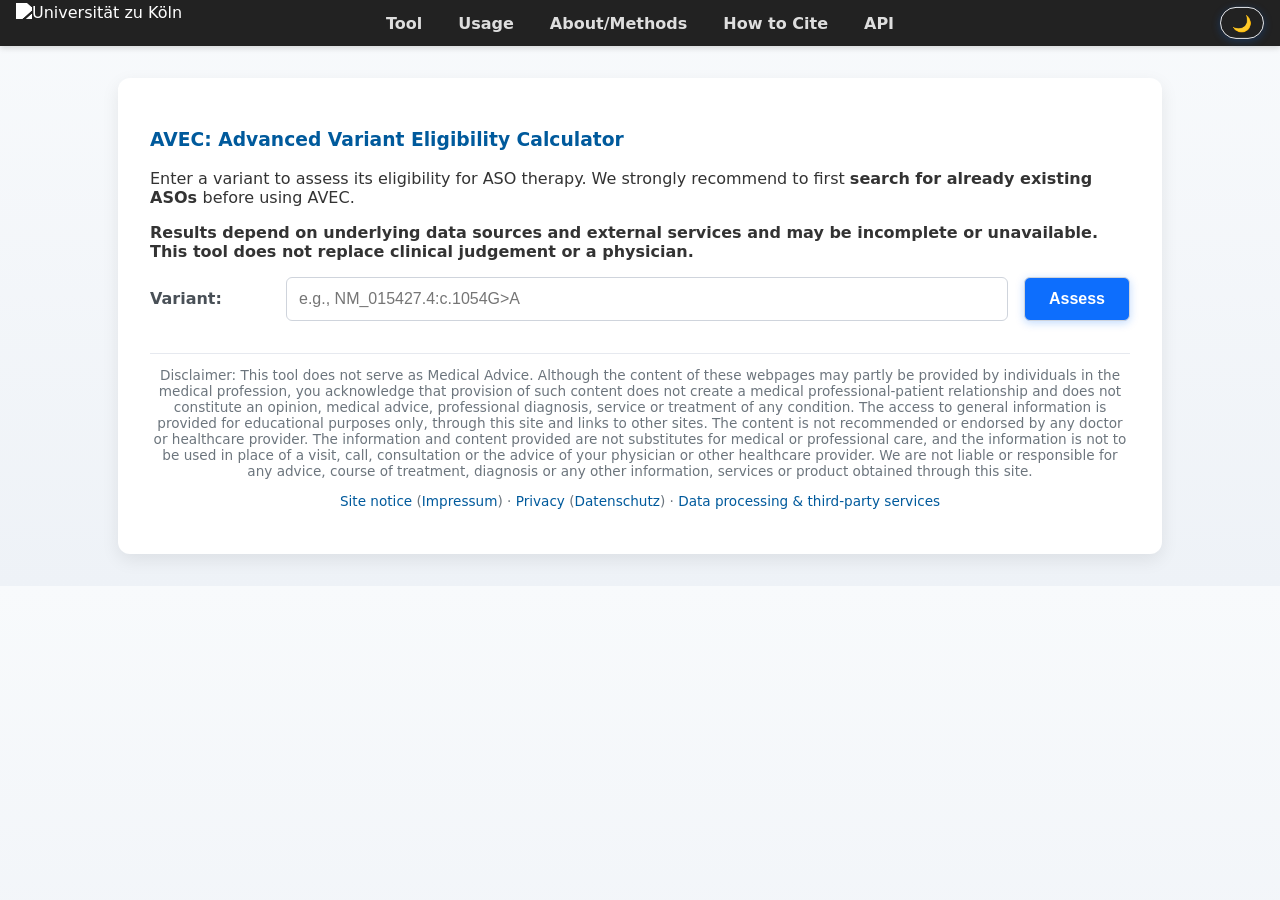
==== docs/index.html @ 98907c04 "Add files via upload" ====
<!doctype html>
<html lang="en">
<head>
    <meta charset="utf-8">
    <meta name="viewport" content="width=device-width, initial-scale=1">
    <title>Tool - AVEC</title>
    <script src="https://cdn.jsdelivr.net/npm/igv@2.15.5/dist/igv.min.js" integrity="sha384-ODTJrRAKVek3XddJWCIIVSUvxZAiuZAQq05z3zN7HbqOi9ZN6WV2bUd+jbcDAwwL" crossorigin="anonymous"></script>
    <style>
        body{font-family:system-ui,-apple-system,BlinkMacSystemFont,"Segoe UI",Roboto,"Helvetica Neue",Arial,sans-serif;margin:0;background-color:#f8f9fa;color:#333}
        .container{max-width:900px;margin:auto;background:var(--card);padding:2em;border-radius:8px;box-shadow:0 4px 8px rgba(0,0,0,.1); margin-top: 2em; margin-bottom: 2em;}
        h3,h4,h5{color:#005a9c} a{color:#005a9c; text-decoration: none;} a:hover{text-decoration: underline;}
        nav {background-color: #333; padding: 1em; text-align: center;}
        nav a {color: white; margin: 0 15px; text-decoration: none; font-weight: bold;}
        .disclaimer{font-size:.8em;color:#6c757d;margin-top:2em;text-align:center; padding-top: 1em; border-top: 1px solid #eee;}
        form{display:grid;grid-template-columns:1fr;gap:1em;align-items:center;margin-bottom:2em}
        input,button{padding:.75em;border-radius:4px;border:1px solid #ccc;font-size:1em;width:100%;box-sizing:border-box}
        button{background-color:#007bff;color:white;font-weight:bold;cursor:pointer;border:none;width:auto;justify-self:end;padding:.75em 1.5em}
        button:hover{background-color:#0056b3}
        #loader{display:none;text-align:center;padding:1em;font-size:1.2em}
        #results{display:none}.result-header{padding:1em;color:white;border-radius:4px 4px 0 0;margin-bottom:0;}.result-header h4{margin:0;font-size:1.5em;text-align:center;color:inherit;}
        .result-block{border: 1px solid #ddd; border-top: none; padding: 1em; margin-bottom: 1.5em; border-radius: 0 0 4px 4px;}.result-block h5{margin-bottom:.5em;color:#495057;border-bottom:1px solid #eee;padding-bottom:.3em; margin-top: 0;}
        .checklist{list-style-type:none;padding:0}.checklist li{margin-bottom:.5em}
        .eligible{background-color:#28a745}.likely-eligible{background-color:#17a2b8}.unlikely-eligible{background-color:#ffc107;color:#333 !important;}.not-eligible{background-color:#dc3545}.unable-to-assess{background-color:#6c757d}.error{background-color:#dc3545}.note{font-style:italic;color:#555;font-size:.9em}
        .strategy-block {margin-bottom: 2em;}
        .summary-block { background-color: #e9ecef; padding: 1em; border-radius: 4px; margin-bottom: 2em; }
        #igv-container { background: #fff; border: 1px solid #ddd; border-radius: 10px; overflow: auto; resize: vertical; min-height: 220px; margin-top: 2em; margin-bottom: 1.5em; }
        #igv-container .igv-viewport { position: relative; }
        .igv-track-resize-handle { position: absolute; left: 0; right: 0; bottom: 0; height: 6px; cursor: ns-resize; z-index: 40; background: transparent; }
        .igv-track-resize-handle:hover, .igv-track-resize-handle.dragging { background: rgba(0,123,255,.35); }
        /* Style for code blocks in API docs */
        pre { background-color: #f0f0f0; border: 1px solid #ddd; border-radius: 4px; padding: 1em; white-space: pre-wrap; word-wrap: break-word; font-family: 'Courier New', Courier, monospace; }
        /* PubMed results list */
        .pubmed-list { list-style: none; margin: .5em 0 0 0; padding: 0; display: grid; gap: .75em; }
        .pubmed-card { border: 1px solid var(--border); border-radius: 8px; padding: .75em .9em; background: #fff; box-shadow: 0 1px 2px rgba(0,0,0,.03); }
        .pubmed-title { font-weight: 600; margin: 0 0 .25em; color: #0f172a; }
        .pubmed-meta { color: #555; font-size: 0.9em; }
        .pubmed-card-footer { margin-top: .6em; text-align: right; }
        .pubmed-article-link { display:inline-block; padding: .35em .6em; border: 1px solid var(--border); border-radius: 6px; text-decoration: none; color: #0c63bd; background:#f8fafc }
        .pubmed-article-link:hover { background:#eef2f7 }
        .pubmed-footer { margin-top: 1em; text-align: center; }
        .pubmed-footer a { text-decoration: none; padding:.4em .75em; border-radius:6px; border:1px solid var(--border); color:#0c63bd; background:#fff }
        .pubmed-footer a:hover { background:#f8fafc }
        /* Domain list styling */
        .domain-list { margin: .35em 0 0 0; padding-left: 1.1em; }
        .domain-list li { margin: 0 0 .2em 0; }
        /* PubMed accordion spacing */
        .pubmed-accordion { margin-top: 1em; }
        .pubmed-accordion .result-header, .pubmed-accordion .result-header h5 { color: #fff; }

        /* Info icon for linking to methods */
        .info-link { margin-left: 8px; color: inherit; text-decoration: none; font-size: 0.8em; opacity: 0.8; }
        .info-link:hover { opacity: 1; }

        /* Beauty overrides and enhancements */
        :root{--primary:#0d6efd;--primary-dark:#0b5ed7;--text:#333;--muted:#6c757d;--bg:#f7f8fb;--card:#ffffff;--border:#e6e9ef;--ok:#28a745;--info:#17a2b8;--warn:#ffc107;--bad:#dc3545;--neutral:#6c757d}
        body{background:linear-gradient(180deg,#f8fafc 0%,#eef2f7 100%)}
        .container{max-width:980px;border-radius:12px;box-shadow:0 6px 18px rgba(0,0,0,.08)}
        nav{background:#222;box-shadow:0 2px 6px rgba(0,0,0,.15);padding:.85em 1em}
        nav{position:relative;display:flex;align-items:center;justify-content:center}
        nav .logo{position:absolute;left:1rem;top:50%;transform:translateY(-50%);display:flex;align-items:center}
        nav .logo img{height:40px;width:auto;filter:brightness(0) invert(1)}
        nav .links{display:flex;align-items:center;gap:12px}
        nav .links a{opacity:.9;font-weight:600;margin:0 12px;color:#f3f3f3;text-decoration:none}
        nav .links a:hover{opacity:1}
        .theme-toggle{position:absolute;right:1rem;top:50%;transform:translateY(-50%);background:transparent;border:1px solid var(--border);color:#f3f3f3;border-radius:999px;padding:.35em .7em;cursor:pointer}
        .theme-toggle:hover{background:rgba(255,255,255,.06)}
        .disclaimer{font-size:.85em;border-top:1px solid var(--border)}
        #assessment-form{grid-template-columns:120px 1fr auto}
        #assessment-form label{margin:0;font-weight:600;color:#495057}
        input,button{border-radius:6px;border:1px solid #cfd4dc}
        button{background:var(--primary);box-shadow:0 2px 8px rgba(13,110,253,.25)}
        button:hover{background:var(--primary-dark)}
        .result-header{border-radius:10px 10px 0 0}
        .result-header h4{font-size:1.2em;letter-spacing:.2px}
        .accordion-toggle .chevron{display:inline-block;margin-left:.4em;transition:transform .2s ease}
        .accordion-toggle.open .chevron{transform:rotate(180deg)}
        /* Rounded corners when collapsed; squared bottom when open */
        .accordion-toggle{border-radius:10px}
        .accordion-toggle.open{border-radius:10px 10px 0 0}
        .result-block{border:1px solid var(--border);border-top:none;border-radius:0 0 10px 10px;box-shadow:0 8px 18px rgba(0,0,0,.04)}
        .result-block h5{color:#334155;border-bottom:1px solid var(--border)}
        .summary-block{background:#eef2f7;border:1px solid var(--border);border-radius:10px}
        .summary-block ul{list-style:none;margin:0;padding:0;display:grid;grid-template-columns:repeat(2,minmax(0,1fr));gap:.6em 1em}
        .summary-block li{background:#fff;border:1px solid var(--border);padding:.5em .75em;border-radius:8px}
        /* Checklist visual polish: colorblind-friendly checkbox icons instead of color-coding */
        .checklist{margin:0}
        .checklist li{padding:.5em .75em;border-radius:6px;border:1px solid var(--border);background:var(--card);color:var(--text)}
        .checklist li.pass::before{content:'\2611';display:inline-block;width:1.25em;text-align:center;font-weight:700;margin-right:.4em;color:#000}
        .checklist li.fail::before{content:'\2610';display:inline-block;width:1.25em;text-align:center;font-weight:700;margin-right:.4em;color:#000}
        .checklist li .ic{display:inline-block;width:1.25em;text-align:center;font-weight:700;margin-right:.4em}
        /* Override checklist for interactive mode */
        .checklist.interactive li { cursor: pointer; user-select: none; transition: background-color 0.1s ease, border-color 0.1s ease; position: relative; }
        .checklist.interactive li:hover { background-color: #e9ecef; }
        .checklist.interactive li:hover::after { content: 'click for manual override'; position: absolute; right: 10px; font-size: 0.85em; color: var(--muted); font-style: italic; }
        body.dark .checklist.interactive li:hover { background-color: #2c2c2c; }
        .override-controls { text-align: center; }

        /* Chips and controls */
        .chip{display:inline-block;padding:.15em .5em;border-radius:999px;font-size:.8em;border:1px solid var(--border);background:#fff;color:#334155;margin-left:.5em}
        .chip-ok{background:#ecfdf3;border-color:#bbf7d0;color:#166534}
        .chip-warn{background:#fffbeb;border-color:#fde68a;color:#92400e}
        .expand-controls{display:flex;gap:.5em;justify-content:flex-end;margin: .25em 0 1em}
        .expand-controls .secondary{background:#fff;color:#334155;border:1px solid var(--border);padding:.4em .8em;border-radius:6px;cursor:pointer}
        .expand-controls .secondary:hover{background:#f8fafc}
        .section-block{border:1px solid var(--border);border-radius:10px;padding:1em;margin-bottom:2em;background:var(--card)}
        .section-header-row{display:flex;align-items:center;justify-content:space-between;gap:1em;margin:0 0 .75em}
        .section-header-row h4{margin:0}
        .section-header-row .expand-controls{margin:0}
        /* Compact status chip for headers */
        .chip-status{display:inline-block;padding:.15em .55em;border-radius:999px;font-size:.82em;border:1px solid var(--border);font-weight:600;margin-left:.5em}
        .status-eligible{background:#14532d;color:#e6faef;border-color:#14532d}
        .status-likely-eligible{background:#0f4c5c;color:#e7f6fb;border-color:#0e7490}
        .status-unlikely-eligible{background:#fef3c7;color:#7c2d12;border-color:#f59e0b}
        .status-not-eligible{background:#7f1d1d;color:#fee2e2;border-color:#991b1b}
        .status-unable-to-assess{background:#334155;color:#e2e8f0;border-color:#334155}
        .status-error{background:#991b1b;color:#fee2e2;border-color:#991b1b}
        .status-under-development{background:#334155;color:#e2e8f0;border-color:#334155}
        .status-informational{background:#334155;color:#e2e8f0;border-color:#334155}
        /* Professional-looking header colors */
        .eligible{background:linear-gradient(135deg,#15803d,#22c55e); color:#fff}
        .likely-eligible{background:linear-gradient(135deg,#0ea5e9,#06b6d4); color:#fff}
        .unlikely-eligible{background:linear-gradient(135deg,#f59e0b,#fbbf24); color:#111827}
        .not-eligible{background:linear-gradient(135deg,#dc2626,#ef4444); color:#fff}
        .unable-to-assess{background:linear-gradient(135deg,#64748b,#94a3b8); color:#fff}
        .error{background:linear-gradient(135deg,#b91c1c,#ef4444); color:#fff}
        .under-development{background:linear-gradient(135deg,#64748b,#94a3b8); color:#fff}
        .informational{background:linear-gradient(135deg,#64748b,#94a3b8); color:#fff}
        /* Dark mode overrides */
        body.dark{--bg:#111111;--card:#1b1b1b;--text:#e5e7eb;--muted:#a3a3a3;--border:#333333;--primary:#60a5fa;--primary-dark:#3b82f6}
        body.dark{color:var(--text)}
        body.dark a{color:#93c5fd}
        body.dark nav .links a, body.dark .theme-toggle{color:#e5e7eb}
        body.dark .container{box-shadow:0 6px 18px rgba(0,0,0,.5)}
        body.dark .summary-block{background:#202020;border-color:#333333}
        body.dark .summary-block li{background:#161616;border-color:#333333;color:var(--text)}
        body.dark .result-block{border-color:#333333;background:#161616;box-shadow:0 8px 18px rgba(0,0,0,.5)}
        /* Dark mode form controls */
        body.dark input, body.dark select, body.dark textarea{background:#161616;border:1px solid #333333;color:var(--text)}
        /* IGV's own inputs/selects (locus search, chromosome picker) stay in light theme */
        body.dark #igv-container input, body.dark #igv-container select, body.dark #igv-container textarea{background:#fff;border:1px solid #ccc;color:#333}
        body.dark .expand-controls .secondary{background:#161616;color:#e5e7eb;border:1px solid #333333}
        body.dark .expand-controls .secondary:hover{background:#202020}
        /* Dark mode checklist: neutral surface (from --card/--border/--text), white checkbox icons */
        body.dark .checklist li.pass::before, body.dark .checklist li.fail::before{color:#fff}
        /* Dark mode PubMed cards */
        body.dark .pubmed-card{background:#161616;border-color:#333333}
        body.dark .pubmed-title{color:#e5e7eb}
        body.dark .pubmed-article-link{background:#161616;border-color:#333333;color:#93c5fd}
        body.dark .pubmed-article-link:hover{background:#202020}
        body.dark .pubmed-footer a{background:#161616;border-color:#333333;color:#93c5fd}
        body.dark .pubmed-footer a:hover{background:#202020}
        /* Dark mode API docs code blocks */
        body.dark pre{background:#161616;border-color:#333333;color:#e5e7eb}
        body.dark code{color:#e5e7eb}
        body.dark pre code{color:#e5e7eb}
        /* Dark mode navbar blends into background */
        body.dark nav { background-color: #111111; }
        /* IGV widget keeps its native light theme even in dark mode */
        /* Loader spinner */
        #loader{position:relative}
        #loader:after{content:'';display:inline-block;width:1em;height:1em;margin-left:.5em;border:2px solid #cfd4dc;border-top-color:var(--primary);border-radius:50%;animation:spin 1s linear infinite;vertical-align:-2px}
        @keyframes spin{to{transform:rotate(360deg)}}
        /* Dark background override */
        body.dark{ background: linear-gradient(180deg,#111111 0%, #0c0c0c 100%); }
        @media (max-width: 640px){ 
            #assessment-form{grid-template-columns:1fr}
            .container{padding:1em; margin-top:1em}
        }
    </style>
</head>
<body>
    <nav>
        <div class="logo">
            <img src="/static/ukk_logo.png" alt="Universität zu Köln">
        </div>
        <div class="links">
            <a href="/">Tool</a>
            <a href="/usage">Usage</a>
            <a href="/about">About/Methods</a>
            <a href="/cite">How to Cite</a>
            <a href="/api_docs">API</a>
        </div>
        <button id="theme-toggle" class="theme-toggle" aria-pressed="false" title="Toggle dark mode">🌙</button>
    </nav>
    <script>
        (function(){
            const key = 'theme';
            const btn = document.getElementById('theme-toggle');
            function apply(t){
                const dark = (t === 'dark');
                document.body.classList.toggle('dark', dark);
                if (btn) {
                    btn.textContent = dark ? '☀️' : '🌙';
                    btn.setAttribute('aria-pressed', String(dark));
                }
            }
            let saved = localStorage.getItem(key);
            if (!saved) saved = window.matchMedia && window.matchMedia('(prefers-color-scheme: dark)').matches ? 'dark' : 'light';
            apply(saved);
            btn && btn.addEventListener('click', () => {
                const next = document.body.classList.contains('dark') ? 'light' : 'dark';
                localStorage.setItem(key, next);
                apply(next);
            });
        })();
    </script>
    <main class="container">
<style>
    .splice-prompt-buttons { 
        margin-top: 1em; 
        display: flex; 
        gap: 10px; 
    }
    .splice-prompt-buttons button {
        flex: 1;
        color:white;
        font-weight:bold;
        cursor:pointer; 
        border:none; 
        width:auto;
        padding:.75em 1.5em; 
        border-radius: 4px; 
        font-size: 0.9em;
    }
    .splice-prompt-buttons button.yes-btn { background-color: #28a745; }
    .splice-prompt-buttons button.yes-btn:hover { background-color: #218838; }
    .splice-prompt-buttons button.no-btn { background-color: #dc3545; }
    .splice-prompt-buttons button.no-btn:hover { background-color: #c82333; }
    .splice-prompt-buttons button.neutral-btn { background-color: #6c757d; }
    .splice-prompt-buttons button.neutral-btn:hover { background-color: #5a6268; }

    .warning { color: #dc3545; font-weight: 600; }
</style>

<h3>AVEC: Advanced Variant Eligibility Calculator</h3>
<p>Enter a variant to assess its eligibility for ASO therapy. We strongly recommend to first <strong>search for already existing ASOs </strong>before using AVEC.</p>
<p class="warning" style="color: var(--text);">Results depend on underlying data sources and external services and may be incomplete or unavailable. This tool does not replace clinical judgement or a physician.</p>
<form id="assessment-form"> <label for="query">Variant:</label> <input id="query" required maxlength="200" placeholder="e.g., NM_015427.4:c.1054G>A"> <button type="submit">Assess</button> </form>
<div id="loader">Assessing...</div>
<div id="results"></div>

<script>
// Escapes text from third-party sources (PubMed, TReXome, registries) before it goes into HTML
const esc = s => String(s ?? '').replace(/[&<>"']/g, c => ({'&':'&amp;','<':'&lt;','>':'&gt;','"':'&quot;',"'":'&#39;'}[c]));

// NCBI E-utilities allow 3 requests/s per IP without an API key, and the literature boxes fire
// several searches per result; queue them ~400 ms apart (rate-limited replies also lack CORS
// headers, so the browser would report them as network errors)
let ncbiQueue = Promise.resolve();
function ncbiFetchJson(url) {
    const result = ncbiQueue.then(async () => {
        const resp = await fetch(url);
        if (!resp.ok) throw new Error(`NCBI E-utilities HTTP ${resp.status}`);
        return resp.json();
    });
    ncbiQueue = result.catch(() => {}).then(() => new Promise(resolve => setTimeout(resolve, 400)));
    return result;
}

// --- Session Management Helpers ---
function saveSession(data, query, spliceInput, moaInput, commentary, esOverrides, kdOverrides, wtOverrides, moiOverride, ssOverrides) {
    if (data) sessionStorage.setItem('avec_data', JSON.stringify(data));
    if (query) sessionStorage.setItem('avec_query', query);
    if (spliceInput !== undefined) sessionStorage.setItem('avec_splice', spliceInput || '');
    if (moaInput !== undefined) sessionStorage.setItem('avec_moa', moaInput || '');
    if (commentary !== undefined) sessionStorage.setItem('avec_commentary', commentary || '');
    if (esOverrides !== undefined) sessionStorage.setItem('avec_es_overrides', JSON.stringify(esOverrides));
    if (kdOverrides !== undefined) sessionStorage.setItem('avec_kd_overrides', JSON.stringify(kdOverrides));
    if (wtOverrides !== undefined) sessionStorage.setItem('avec_wt_overrides', JSON.stringify(wtOverrides));
    if (moiOverride !== undefined) sessionStorage.setItem('avec_moi_override', JSON.stringify(moiOverride));
    if (ssOverrides !== undefined) sessionStorage.setItem('avec_ss_overrides', JSON.stringify(ssOverrides));
}

function clearSessionUserInputs() {
    sessionStorage.removeItem('avec_splice');
    sessionStorage.removeItem('avec_moa');
    sessionStorage.removeItem('avec_commentary');
    sessionStorage.removeItem('avec_es_overrides');
    sessionStorage.removeItem('avec_kd_overrides');
    sessionStorage.removeItem('avec_wt_overrides');
    sessionStorage.removeItem('avec_moi_override');
    sessionStorage.removeItem('avec_ss_overrides');
    sessionStorage.removeItem('avec_data'); // Clear old data on new submit
}

// Restore session on load
window.addEventListener('DOMContentLoaded', () => {
    const savedQuery = sessionStorage.getItem('avec_query');
    const savedData = sessionStorage.getItem('avec_data');
    const savedSplice = sessionStorage.getItem('avec_splice');
    const savedMoa = sessionStorage.getItem('avec_moa');
    const savedCommentary = sessionStorage.getItem('avec_commentary');
    const savedEsOverrides = sessionStorage.getItem('avec_es_overrides');
    const savedKdOverrides = sessionStorage.getItem('avec_kd_overrides');
    const savedWtOverrides = sessionStorage.getItem('avec_wt_overrides');
    const savedMoiOverride = sessionStorage.getItem('avec_moi_override');
    const savedSsOverrides = sessionStorage.getItem('avec_ss_overrides');

    if (savedQuery) {
        document.getElementById('query').value = savedQuery;
    }

    // Restore global state
    if (savedSplice) window.userSpliceInput = savedSplice;
    if (savedMoa) window.userMoaInput = savedMoa;
    if (savedCommentary) window.userCommentary = savedCommentary;
    if (savedEsOverrides) window.userEsOverrides = JSON.parse(savedEsOverrides);
    if (savedKdOverrides) window.userKdOverrides = JSON.parse(savedKdOverrides);
    if (savedWtOverrides) window.userWtOverrides = JSON.parse(savedWtOverrides);
    if (savedMoiOverride) window.userMoiOverride = JSON.parse(savedMoiOverride);
    if (savedSsOverrides) window.userSsOverrides = JSON.parse(savedSsOverrides);

    if (savedData) {
        try {
            const data = JSON.parse(savedData);
            displayResults(data);
        } catch (e) {
            console.error("Failed to restore session data", e);
        }
    }
});

// --- Helper to consolidate summary notes ---
function appendUserNotes(data) {
    if (!data.summary) return;
    let notes = [];
    if (data.summary.note) notes.push(data.summary.note);
    
    if (window.userMoaInput) {
        notes.push(`User pathomechanism selection: ${window.userMoaInput}`);
    }
    
    if (window.userMoiOverride && window.userMoiOverride.moi && window.userMoiOverride.moi.length > 0) {
        const m = window.userMoiOverride.moi[0];
        let choice = '';
        if (m.includes('Autosomal dominant')) choice = 'AD';
        else if (m.includes('Autosomal recessive')) choice = 'AR';
        else if (m.includes('X-linked dominant')) choice = 'XD';
        else if (m.includes('X-linked recessive')) choice = 'XR';
        if (choice) notes.push(`User MOI override to: ${choice}.`);
    }
    
    if (notes.length > 0) data.summary.note = [...new Set(notes)].join('<br>');
}

// Persist user selections across reassessments within the page lifecycle
window.userSpliceInput = null; // 'yes' | 'no' | null
window.userCommentary = '';
window.userMoaInput = null;    // 'GoF' | 'LoF' | 'DN'
window.userMoiOverride = null;
window.userEsOverrides = {};   // For Exon Skipping
window.userKdOverrides = {};   // For Knockdown
window.userWtOverrides = {};   // For WT Upregulation
window.userSsOverrides = {};   // For Splice Switching

// Toggle between the user's input transcript and the MANE Select/canonical alternative,
// both of which are computed server-side in a single /assess response. Swapping is purely
// client-side and symmetric, so clicking again reverts.
window.toggleTranscriptView = function() {
    const data = window.lastAssessData;
    if (!data || !data.transcript_info || !data.transcript_info.available_alternate || !data.alternative_result) return;
    const alt = data.alternative_result;
    const swapped = {
        ...data,
        summary: alt.summary,
        assessments: alt.assessments,
        classification: alt.classification,
        reason: alt.reason,
        visualization: alt.visualization,
        alternative_result: {
            summary: data.summary,
            assessments: data.assessments,
            classification: data.classification,
            reason: data.reason,
            visualization: data.visualization
        },
        transcript_info: { ...data.transcript_info, selected: data.transcript_info.selected === 'input' ? 'default' : 'input' }
    };
    displayResults(swapped);
};

document.getElementById('assessment-form').addEventListener('submit', async function(e) {
    e.preventDefault();
    const resultsDiv = document.getElementById('results');
    const loader = document.getElementById('loader');
    const queryVal = document.getElementById('query').value;
    
    resultsDiv.style.display = 'none';
    resultsDiv.innerHTML = '';
    loader.style.display = 'block';
    
    //query: reset stored user inputs and session storage for inputs
    window.userSpliceInput = null;
    window.userMoaInput = null;
    window.userMoiOverride = null;
    window.userCommentary = '';
    window.userEsOverrides = {};
    window.userKdOverrides = {};
    window.userWtOverrides = {};
    window.userSsOverrides = {};
    clearSessionUserInputs();
    
    // Initial assessment payload contains only the query
    const payload = { 
        query: queryVal 
        // splice_user_input is omitted, so backend defaults to DB check
    }; 
    
    try {
        const response = await fetch('/assess', { method: 'POST', headers: { 'Content-Type': 'application/json' }, body: JSON.stringify(payload) });
        const data = await response.json();
        
        // Save to session
        saveSession(data, queryVal, null, null, '', {}, {}, {}, null, {});
        
        displayResults(data);
    } catch (error) {
        console.error("Fetch Error:", error);
        displayResults({ classification: "Error", reason: "Could not connect to the server." });
    } finally {
        loader.style.display = 'none';
    }
});


// Adds a draggable resize handle to the bottom of every track's viewport so
// individual IGV tracks can be expanded/collapsed vertically by the user.
function installTrackResizeHandles(browser) {
    if (!browser || !browser.trackViews) return;
    for (const trackView of browser.trackViews) {
        if (!trackView.viewports) continue;
        for (const viewport of trackView.viewports) {
            const vpDiv = viewport.$viewport ? viewport.$viewport.get(0) : null;
            if (!vpDiv || vpDiv.querySelector('.igv-track-resize-handle')) continue;

            const handle = document.createElement('div');
            handle.className = 'igv-track-resize-handle';
            vpDiv.appendChild(handle);

            let startY = 0;
            let startHeight = 0;

            const onMouseMove = (e) => {
                const newHeight = Math.max(20, startHeight + (e.clientY - startY));
                trackView.track.autoHeight = false;
                trackView.setTrackHeight(newHeight, true);
            };
            const onMouseUp = () => {
                document.removeEventListener('mousemove', onMouseMove);
                document.removeEventListener('mouseup', onMouseUp);
                handle.classList.remove('dragging');
                document.body.style.cursor = '';
                document.body.style.userSelect = '';
            };
            handle.addEventListener('mousedown', (e) => {
                e.preventDefault();
                e.stopPropagation();
                startY = e.clientY;
                startHeight = trackView.track.height;
                handle.classList.add('dragging');
                document.body.style.cursor = 'ns-resize';
                document.body.style.userSelect = 'none';
                document.addEventListener('mousemove', onMouseMove);
                document.addEventListener('mouseup', onMouseUp);
            });
        }
    }
}

function renderIGV(containerId, data) {
    const container = document.getElementById(containerId);
    if (!container || !data || !data.locus) {
        console.error("IGV container or data is missing, cannot render viewer.");
        return;
    }

    container.style.display = 'block';
    container.innerHTML = '';
    const options = { genome: "hg38", locus: data.locus };

    igv.createBrowser(container, options)
        .then(function (browser) {
            installTrackResizeHandles(browser);
            const tracksToLoad = [];
            if (data.variantTrack && data.variantTrack.features) {
                tracksToLoad.push({ type: "annotation", name: data.variantTrack.name, features: data.variantTrack.features, color: "red", displayMode: "EXPANDED", height: 35 });
            }
            if (data.domainTrack && data.domainTrack.features) {
                tracksToLoad.push({ type: "annotation", name: data.domainTrack.name, features: data.domainTrack.features, color: "#D46A6A", displayMode: "EXPANDED", height: 35 });
            }
            if (tracksToLoad.length > 0) {
                browser.loadTrackList(tracksToLoad).then(() => installTrackResizeHandles(browser));
            }
        });
}
// --- HELPER FUNCTION FOR SPLICE VALIDATION ---
async function reassessWithSpliceInput(spliceInput) {
    const resultsDiv = document.getElementById('results');
    const loader = document.getElementById('loader');
    const queryVal = document.getElementById('query').value;
    
    resultsDiv.style.display = 'none';
    resultsDiv.innerHTML = '';
    loader.style.display = 'block';

    // Create the payload with the 'splice_user_input' flag
    const payload = {
        query: queryVal,
        splice_user_input: spliceInput, // 'yes' or 'no'
        // include previously chosen MoA if available to avoid losing state
        moa_user_input: window.userMoaInput,
        splice_switching_overrides: window.userSsOverrides
    };

    try {
        const response = await fetch('/assess', { 
            method: 'POST', 
            headers: { 'Content-Type': 'application/json' }, 
            body: JSON.stringify(payload) 
        });
        const data = await response.json();

        // Add a note to the re-assessed data so the user knows what happened
        if (data.assessments && data.assessments.Splice_Switching) {
            const originalReason = data.assessments.Splice_Switching.reason || "";
            let prefix = (spliceInput === 'yes') ? 
                "<strong>Re-assessed based on user-provided 'Yes'.</strong>" : 
                "<strong>Re-assessed based on user-provided 'No'.</strong>";
            data.assessments.Splice_Switching.reason = `${prefix} ${originalReason}`;
        }
        // persist the user's splice selection
        window.userSpliceInput = spliceInput;
        
        appendUserNotes(data);
        // Save session state
        saveSession(data, queryVal, spliceInput, window.userMoaInput,
            document.getElementById('user-commentary')?.value,
            window.userEsOverrides, window.userKdOverrides, window.userWtOverrides,
            window.userMoiOverride, window.userSsOverrides
        );

        displayResults(data);
    } catch (error) {
        console.error("Fetch Error:", error);
        displayResults({ classification: "Error", reason: "Could not connect to the server." });
    } finally {
        loader.style.display = 'none';
    }
}

// --- HELPER FUNCTION FOR MoA SELECTION ---
async function reassessWithMoaInput(moaChoice) {
    const resultsDiv = document.getElementById('results');
    const loader = document.getElementById('loader');
    const queryVal = document.getElementById('query').value;
    
    resultsDiv.style.display = 'none';
    resultsDiv.innerHTML = '';
    loader.style.display = 'block';

    const payload = {
        query: queryVal,
        moa_user_input: moaChoice, // 'GoF' or 'LoF'
        splice_user_input: window.userSpliceInput,
        exon_skipping_overrides: window.userEsOverrides,
        knockdown_overrides: window.userKdOverrides,
        wt_upregulation_overrides: window.userWtOverrides,
        splice_switching_overrides: window.userSsOverrides,
        gene_characteristics_overrides: window.userMoiOverride
    };

    try {
        const response = await fetch('/assess', {
            method: 'POST',
            headers: { 'Content-Type': 'application/json' },
            body: JSON.stringify(payload)
        });
        const data = await response.json();

        // persist the user's MoA selection
        window.userMoaInput = moaChoice;
        
        appendUserNotes(data);
        // Save session state
        saveSession(data, queryVal, window.userSpliceInput, moaChoice,
            document.getElementById('user-commentary')?.value,
            window.userEsOverrides, window.userKdOverrides, window.userWtOverrides,
            window.userMoiOverride, window.userSsOverrides
        );

        displayResults(data);
    } catch (error) {
        console.error('Fetch Error:', error);
        displayResults({ classification: 'Error', reason: 'Could not connect to the server.' });
    } finally {
        loader.style.display = 'none';
    }
}

// --- HELPER FUNCTION FOR MOI OVERRIDE ---
async function reassessWithMoiOverride(moiChoice) {
    const resultsDiv = document.getElementById('results');
    const loader = document.getElementById('loader');
    const queryVal = document.getElementById('query').value;
    
    resultsDiv.style.display = 'none';
    resultsDiv.innerHTML = '';
    loader.style.display = 'block';

    // The backend expects a list of full strings
    const moiMap = {
        'AD': ['Autosomal dominant inheritance'],
        'AR': ['Autosomal recessive inheritance'],
        'XD': ['X-linked dominant inheritance'],
        'XR': ['X-linked recessive inheritance']
    };
    const moiPayload = moiMap[moiChoice] || [];

    // Update global state
    window.userMoiOverride = { moi: moiPayload };

    const payload = {
        query: queryVal,
        moa_user_input: window.userMoaInput,
        splice_user_input: window.userSpliceInput,
        exon_skipping_overrides: window.userEsOverrides,
        knockdown_overrides: window.userKdOverrides,
        wt_upregulation_overrides: window.userWtOverrides,
        splice_switching_overrides: window.userSsOverrides,
        gene_characteristics_overrides: window.userMoiOverride
    };

    try {
        const response = await fetch('/assess', {
            method: 'POST',
            headers: { 'Content-Type': 'application/json' },
            body: JSON.stringify(payload)
        });
        const data = await response.json();
        
        appendUserNotes(data);
        saveSession(data, queryVal, window.userSpliceInput, window.userMoaInput, window.userCommentary, window.userEsOverrides, window.userKdOverrides, window.userWtOverrides, window.userMoiOverride, window.userSsOverrides);
        displayResults(data);
    } catch (error) {
        console.error('Fetch Error:', error);
    } finally {
        loader.style.display = 'none';
    }
}

// --- HELPER FUNCTION FOR GUIDELINE OVERRIDES ---
async function reassessWithGuidelineOverrides(strategy, overrides) {
    const resultsDiv = document.getElementById('results');
    const loader = document.getElementById('loader');
    const queryVal = document.getElementById('query').value;

    resultsDiv.style.display = 'none';
    resultsDiv.innerHTML = '';
    loader.style.display = 'block';

    // Update global state
    if (strategy === 'Exon_Skipping') window.userEsOverrides = overrides;
    if (strategy === 'Knockdown') window.userKdOverrides = overrides;
    if (strategy === 'WT_Upregulation') window.userWtOverrides = overrides;
    if (strategy === 'Splice_Switching') window.userSsOverrides = overrides;

    const payload = {
        query: queryVal,
        moa_user_input: window.userMoaInput,
        splice_user_input: window.userSpliceInput,
        exon_skipping_overrides: window.userEsOverrides,
        knockdown_overrides: window.userKdOverrides,
        wt_upregulation_overrides: window.userWtOverrides,
        splice_switching_overrides: window.userSsOverrides,
        gene_characteristics_overrides: window.userMoiOverride
    };

    try {
        const response = await fetch('/assess', { method: 'POST', headers: { 'Content-Type': 'application/json' }, body: JSON.stringify(payload) });
        const data = await response.json();
        appendUserNotes(data);
        saveSession(data, queryVal, window.userSpliceInput, window.userMoaInput, window.userCommentary, window.userEsOverrides, window.userKdOverrides, window.userWtOverrides, window.userMoiOverride, window.userSsOverrides);
        displayResults(data);
    } catch (error) {
        console.error('Fetch Error:', error);
    } finally {
        loader.style.display = 'none';
    }
}

// --- HELPER FOR EXONIC PATHOGENICITY ---
async function reassessWithExonicPathogenicityInput(pathogenicityChoice) {
    const resultsDiv = document.getElementById('results');
    const loader = document.getElementById('loader');
    const queryVal = document.getElementById('query').value;

    resultsDiv.style.display = 'none';
    resultsDiv.innerHTML = '';
    loader.style.display = 'block';

    const payload = {
        query: queryVal,
        exonic_pathogenic_user_input: pathogenicityChoice, // 'yes' or 'no'
        // Persist other user choices
        splice_user_input: window.userSpliceInput,
        moa_user_input: window.userMoaInput,
        exon_skipping_overrides: window.userEsOverrides,
        knockdown_overrides: window.userKdOverrides,
        wt_upregulation_overrides: window.userWtOverrides,
        splice_switching_overrides: window.userSsOverrides,
        gene_characteristics_overrides: window.userMoiOverride
    };

    try {
        const response = await fetch('/assess', {
            method: 'POST',
            headers: { 'Content-Type': 'application/json' },
            body: JSON.stringify(payload)
        });
        const data = await response.json();

        // Save session and display
        appendUserNotes(data);
        saveSession(data, queryVal, window.userSpliceInput, window.userMoaInput, window.userCommentary, window.userEsOverrides, window.userKdOverrides, window.userWtOverrides, window.userMoiOverride, window.userSsOverrides);
        displayResults(data);
    } catch (error) {
        console.error('Fetch Error:', error);
        displayResults({ classification: 'Error', reason: 'Could not connect to the server.' });
    } finally {
        loader.style.display = 'none';
    }
}

// --- EVENT LISTENER (for 'results' div) ---
document.getElementById('results').addEventListener('click', async function(e) {
    // Check if the "Yes" button was clicked
    if (e.target && e.target.id === 'splice-validation-yes') {
        e.preventDefault();
        reassessWithSpliceInput('yes');
    }
    
    // Check if the "No" button was clicked
    if (e.target && e.target.id === 'splice-validation-no') {
        e.preventDefault();
        reassessWithSpliceInput('no');
    }
    // MoA selection buttons
    if (e.target && e.target.id === 'moa-choice-gof') {
        e.preventDefault();
        reassessWithMoaInput('GoF');
    }
    if (e.target && e.target.id === 'moa-choice-lof') {
        e.preventDefault();
        reassessWithMoaInput('LoF');
    }
    if (e.target && e.target.id === 'moa-choice-dn') {
        e.preventDefault();
        reassessWithMoaInput('DN');
    }
    // ---  MOI Override Buttons ---
    if (e.target && e.target.id === 'moi-choice-ad') {
        e.preventDefault();
        reassessWithMoiOverride('AD');
    }
    if (e.target && e.target.id === 'moi-choice-ar') {
        e.preventDefault();
        reassessWithMoiOverride('AR');
    }
    if (e.target && e.target.id === 'moi-choice-xd') {
        e.preventDefault();
        reassessWithMoiOverride('XD');
    }
    if (e.target && e.target.id === 'moi-choice-xr') {
        e.preventDefault();
        reassessWithMoiOverride('XR');
    }
    // ---  Exonic Pathogenicity Buttons ---
    if (e.target && e.target.id === 'exonic-pathogenicity-yes') {
        e.preventDefault();
        reassessWithExonicPathogenicityInput('yes');
    }
    if (e.target && e.target.id === 'exonic-pathogenicity-no') {
        e.preventDefault();
        reassessWithExonicPathogenicityInput('no');
    }
    // --- Download Report Button ---
    if (e.target && e.target.id === 'download-report-btn') {
        e.preventDefault();
        downloadReport();
    }
    // --- Commit Overrides Button ---
    if (e.target && e.target.classList.contains('commit-overrides-btn')) {
        e.preventDefault();
        const strategy = e.target.dataset.strategy;
        const form = document.getElementById(`override-form-${e.target.dataset.formId}`);
        if (!form) return;

        // Keep the strategy's existing overrides (e.g. those committed on another exon-skipping
        // option) and record only checks whose state now differs from the automatic result
        const existing = {
            Exon_Skipping: window.userEsOverrides,
            Knockdown: window.userKdOverrides,
            WT_Upregulation: window.userWtOverrides,
            Splice_Switching: window.userSsOverrides
        }[strategy] || {};
        const overrides = { ...existing };
        form.querySelectorAll('li[data-check-name]').forEach(li => {
            const checkName = li.dataset.checkName;
            const isPassed = li.classList.contains('pass');
            if (String(isPassed) === li.dataset.originalPassed) delete overrides[checkName];
            else overrides[checkName] = isPassed;
        });

        reassessWithGuidelineOverrides(strategy, overrides);
    }
    // --- Interactive Guideline Checklist Item ---
    if (e.target && e.target.closest('.checklist.interactive li')) {
        e.preventDefault();
        const li = e.target.closest('li');

        // Toggle pass/fail state
        const isCurrentlyPass = li.classList.contains('pass');
        li.classList.toggle('pass', !isCurrentlyPass);
        li.classList.toggle('fail', isCurrentlyPass);

        // Show this option's commit button
        const form = li.closest('.override-form');
        const commitBtnContainer = form && document.getElementById(form.id.replace('override-form-', 'override-controls-'));
        if (commitBtnContainer) {
            commitBtnContainer.style.display = 'block';
        }
    }
});


// --- displayResults ---
function displayResults(data) {
    window.lastAssessData = data;
    const resultsDiv = document.getElementById('results');
    resultsDiv.style.display = 'block';
    resultsDiv.innerHTML = '';

    if (!data || data.classification === "Error" || data.classification === "Unable to Assess") {
        const classificationClass = (data.classification || "Error").toLowerCase().replace(/ /g, '-');
        resultsDiv.innerHTML = `<div class="result-header ${classificationClass}"><h4>${data.classification || "Error"}</h4></div><div class="result-block"><p>${data.reason || "An unknown error occurred."}</p></div>`;
        return;
    }

    let html = '';

    // Precompute MoA-related values for use across sections
    const assessmentsObj = data.assessments || {};
    const summaryObj = data.summary || {};
    const resolvedMoa = summaryObj.resolved_moa || window.userMoaInput || null;
    // Only an established N1C registry ASO still short-circuits the standard assessment; an
    // under-development or informational registry entry (e.g. a gene-editing project) and a curated
    // N1C_Assessed_Variants match are shown but the assessment continues normally.
    const n1cRegistry = assessmentsObj.N1C_Registry_Check;
    const hasN1C = !!(n1cRegistry && !n1cRegistry.under_development && !n1cRegistry.informational);
    const n1cGeneKnockdown = assessmentsObj && assessmentsObj.N1C_Gene_Knockdown;
    const hasN1CKnockdown = !!(n1cGeneKnockdown && !n1cGeneKnockdown.under_development);

    if (data.summary) {
        let geneHTML = data.summary.gene || 'N/A';
        if (data.summary.gene_url) {
            geneHTML = `<a href="${data.summary.gene_url}" target="_blank" rel="noopener noreferrer">${geneHTML}</a>`;
        }
        
        let haploHTML = (data.summary.haploinsufficiency && data.summary.haploinsufficiency.text) || 'N/A';
        if (data.summary.haploinsufficiency && data.summary.haploinsufficiency.url) {
            haploHTML = `<a href="${data.summary.haploinsufficiency.url}" target="_blank" rel="noopener noreferrer">${haploHTML}</a>`;
        }

        let triploHTML = (data.summary.triplosensitivity && data.summary.triplosensitivity.text) || 'N/A';
        if (data.summary.triplosensitivity && data.summary.triplosensitivity.url) {
            triploHTML = `<a href="${data.summary.triplosensitivity.url}" target="_blank" rel="noopener noreferrer">${triploHTML}</a>`;
        }

        // Transcript link to Ensembl transcript page when available
        const txId = data.summary.transcript_id || null;
        const transcriptHTML = txId
            ? (String(txId).startsWith('ENST')
                ? `<a href="https://www.ensembl.org/Homo_sapiens/Transcript/Summary?t=${encodeURIComponent(txId)}" target="_blank" rel="noopener noreferrer">${txId}</a>`
                : `<a href="https://www.ensembl.org/Homo_sapiens/Search/Results?q=${encodeURIComponent(txId)};site=ensembl" target="_blank" rel="noopener noreferrer">${txId}</a>`)
            : 'N/A';

        // Transcript selection warning + switch control (only present when the user typed a specific transcript)
        const txInfo = data.transcript_info || null;
        let transcriptWarningHTML = '';
        let transcriptSwitchHTML = '';
        if (txInfo) {
            // The warning/version-note describe the user's input transcript, so once there's a
            // toggle to switch away from it, only show them while that transcript is displayed.
            // (When there's no toggle, e.g. the "could not confirm transcript" fallback, always show.)
            const showTranscriptWarning = txInfo.selected === 'input' || !txInfo.available_alternate;
            if (showTranscriptWarning) {
                if (txInfo.warning) {
                    transcriptWarningHTML += `<br><span style="color:#b45309;">&#9888; ${txInfo.warning}</span>`;
                }
                if (txInfo.version_note) {
                    transcriptWarningHTML += `<br><span style="color:#6b7280; font-size:0.9em;">${txInfo.version_note}</span>`;
                }
            }
            if (txInfo.available_alternate) {
                const switchLabel = txInfo.selected === 'input'
                    ? `Switch to ${txInfo.default_label} (${txInfo.default_transcript_id})`
                    : `Switch to input transcript (${txInfo.input_transcript_id})`;
                transcriptSwitchHTML = `<div style="margin-top:0.6em;"><button type="button" onclick="window.toggleTranscriptView()" style="font-size:0.85em;">${switchLabel}</button></div>`;
            }
        }
        // Mode of Inheritance links to the same page as Gene (external shows both)
        let moiHTML = '<span style="color:#dc3545; font-weight:bold;">Not available</span>';
        const moiArr = data.summary.moi || [];
        if (moiArr.length > 0) {
            if (data.summary.gene_url) {
                moiHTML = moiArr.map(m => `<a href="${data.summary.gene_url}" target="_blank" rel="noopener noreferrer">${m}</a>`).join(', ');
            } else {
                moiHTML = moiArr.join(', ');
            }
        }
        
        // Orphanet link for the gene
        const orphaURL = data.summary.gene ? `https://www.orpha.net/en/disease/gene/${encodeURIComponent(data.summary.gene)}` : null;
        const orphaLinkHTML = orphaURL ? `<a href="${orphaURL}" target="_blank" rel="noopener noreferrer">${data.summary.gene}</a>` : 'N/A';
        const proteinEffectHTML = data.summary.protein_effect || 'N/A';
        const rcnvObj = data.summary.rcnv || {};
        const rcnvLink = rcnvObj.url || "#";
        // Create links for the scores
        const pHaploHTML = rcnvObj.pHaplo && rcnvObj.pHaplo !== 'N/A' 
            ? `<a href="${rcnvLink}" target="_blank" rel="noopener noreferrer" title="Collins et al. 2022">${rcnvObj.pHaplo}</a>` 
            : 'N/A';
        const pTriploHTML = rcnvObj.pTriplo && rcnvObj.pTriplo !== 'N/A'
            ? `<a href="${rcnvLink}" target="_blank" rel="noopener noreferrer" title="Collins et al. 2022">${rcnvObj.pTriplo}</a>`
            : 'N/A';

        html += `<div class="summary-block"><h4>Query Summary</h4><ul>
                                <li><strong>Gene:</strong> ${geneHTML}</li>
                                <li><strong>Transcript:</strong> ${transcriptHTML}${transcriptSwitchHTML}${transcriptWarningHTML}</li>
                                <li><strong>Protein consequence:</strong> ${proteinEffectHTML}</li>
                                <li><strong>Mode of Inheritance:</strong> ${moiHTML}</li>
                                <li><strong>ClinGen Haploinsufficiency:</strong> ${haploHTML}</li>
                                <li><strong>ClinGen Triplosensitivity:</strong> ${triploHTML}</li>
                                <li><strong>pHaplo:</strong> ${pHaploHTML}</li>
                                <li><strong>pTriplo:</strong> ${pTriploHTML}</li>
                                <li><strong>Orphanet:</strong> ${orphaLinkHTML}</li>
                                ${data.summary.note ? `<li><strong>Notes:</strong> ${data.summary.note}</li>` : ''}
                                </ul></div>`;
       }

    html += '<div id="igv-container" style="display:none;"></div>';

    // Literature accordion (PubMed and Google Scholar) above assessments
    if (data.summary && data.summary.gene) {
        html += '<div class="section-block"><div class="section-header-row"><h4>Literature search</h4><div class="expand-controls"><button id="expand-collapse-literature" class="secondary" data-expanded="false">Expand/Collapse</button></div></div>';
        html += '<div id="literature-accordions">';
        const gene = data.summary.gene;
        const pubmedQuery = `(${gene}) AND (ASO OR AON OR "Antisense oligonucleotide")`;
        const pubmedURL = 'https://pubmed.ncbi.nlm.nih.gov/?term=' + encodeURIComponent(pubmedQuery);

        html += `<div class="strategy-block">
                <div id="toggle-literature" class="result-header unable-to-assess accordion-toggle" style="cursor: pointer; user-select: none;">
                    <h4>Antisense Oligonucleotide<span class="chevron">&#9662;</span></h4>
                </div>
                <div id="content-literature" class="result-block" style="display: none;">
                    <p><strong>Query:</strong> ${esc(pubmedQuery)}</p>
                    <div id="pubmed-results" data-gene="${esc(gene)}">Loading PubMed results...</div>
                    <div class="pubmed-footer"><a href="${pubmedURL}" target="_blank" rel="noopener noreferrer">Open full results on PubMed</a></div>
                    <p class="note" style="margin-top:0.5em;">Powered by NCBI E-utilities.</p>
                </div>
            </div>`;

        // Varaico: direct link to variant-specific literature (no accordion expansion)
        if (data.summary.varaico_url) {
            html += `<div class="strategy-block">
                <a href="${data.summary.varaico_url}" target="_blank" rel="noopener noreferrer" class="result-header unable-to-assess" style="display:block; text-decoration:none; cursor:pointer; border-radius:10px;" title='Varaico stands for "Variation Research Advancing Insight in Complex Organisms" and accompanies the UCSC genome browser track. It explores literature-extracted genetic variants and their associated publications.'>
                    <h4>Varaico <span class="chevron">&#8599;</span></h4>
                </a>
            </div>`;
        }

        // LitVar2: direct link to publications mentioning this variant, keyed by its dbSNP rsID
        // (backend-resolved; only present when LitVar2 has an entry for that rsID)
        const litvar = data.summary.litvar;
        if (litvar && litvar.url) {
            const litvarCount = Number(litvar.pmids_count);
            const litvarCountHTML = Number.isFinite(litvarCount) && litvarCount > 0
                ? ` (${litvarCount.toLocaleString()} publication${litvarCount === 1 ? '' : 's'})`
                : '';
            html += `<div class="strategy-block">
                <a href="${litvar.url}" target="_blank" rel="noopener noreferrer" class="result-header unable-to-assess" style="display:block; text-decoration:none; cursor:pointer; border-radius:10px;" title='LitVar2 (NCBI) collects publications that mention this variant, matched by its dbSNP identifier ${litvar.rsid} across the different notations papers use to cite it.'>
                    <h4>LitVar2 &ndash; ${litvar.rsid}${litvarCountHTML} <span class="chevron">&#8599;</span></h4>
                </a>
            </div>`;
        }

        // Shared by the Pathomechanism/Splicing searches below: narrows the search to this
        // gene/transcript AND whichever variant notations (cDNA, single-letter protein, genomic)
        // the backend resolved for the variant, regardless of which one the user typed.
        function buildGeneVariantPrefix(gene, data) {
            const txId = data.summary && data.summary.transcript_id;
            const idParts = [];
            if (gene) idParts.push(gene);
            if (txId) idParts.push(`"${txId}"`);
            const idClause = idParts.length ? `(${idParts.join(' OR ')})` : '';

            const variantTerms = (data.summary && data.summary.variant_notations) || [];
            const variantClause = variantTerms.length ? `(${variantTerms.join(' OR ')})` : '';

            if (idClause && variantClause) return `${idClause} AND ${variantClause}`;
            return idClause || variantClause;
        }

        // Pathomechanism (Mechanism of Action) contextual PubMed search
        (function(){
            const prefix = buildGeneVariantPrefix(gene, data);
            const terms = '("Pathomechanism" OR "Hypomorphic" OR "Hypomorph" OR "Gain of Function" OR GoF OR "Gain-of-Function" OR LoF OR "loss of function" OR "loss-of-function" OR DN OR "dominant-negative" OR "Dominant negative")';
            const moaQuery = prefix ? `${prefix} AND ${terms}` : terms;
            const pmUrl = 'https://pubmed.ncbi.nlm.nih.gov/?term=' + encodeURIComponent(moaQuery);
            html += `
                <div class="strategy-block">
                    <div id="toggle-moa-pubmed" class="result-header unable-to-assess accordion-toggle" style="cursor: pointer; user-select: none;">
                        <h4>Pathomechanism<span class="chevron">&#9662;</span></h4>
                    </div>
                    <div id="content-moa-pubmed" class="result-block" style="display: none;">
                        <p><strong>Query:</strong> ${esc(moaQuery)}</p>
                        <div id="pubmed-moa-results" class="pubmed-context" data-query="${esc(moaQuery)}">Loading PubMed results...</div>
                        <div class="pubmed-footer"><a href="${pmUrl}" target="_blank" rel="noopener noreferrer">Open full results on PubMed</a></div>
                        <p class="note" style="margin-top:0.5em;">Powered by NCBI E-utilities.</p>
                    </div>
                </div>`;
        })();

        // Splicing contextual PubMed search
        (function(){
            const prefix = buildGeneVariantPrefix(gene, data);
            const terms = '("RNA-seq" OR "RNA sequencing" OR "RT-PCR" OR "RT-qPCR" OR "functional validation" OR "functional evidence")';
            const spliceQuery = prefix ? `${prefix} AND ${terms}` : terms;
            const pmUrl = 'https://pubmed.ncbi.nlm.nih.gov/?term=' + encodeURIComponent(spliceQuery);
            html += `
                <div class="strategy-block">
                    <div id="toggle-splice-pubmed" class="result-header unable-to-assess accordion-toggle" style="cursor: pointer; user-select: none;">
                        <h4>Splicing<span class="chevron">&#9662;</span></h4>
                    </div>
                    <div id="content-splice-pubmed" class="result-block" style="display: none;">
                        <p><strong>Query:</strong> ${esc(spliceQuery)}</p>
                        <div id="pubmed-splice-results" class="pubmed-context" data-query="${esc(spliceQuery)}">Loading PubMed results...</div>
                        <div class="pubmed-footer"><a href="${pmUrl}" target="_blank" rel="noopener noreferrer">Open full results on PubMed</a></div>
                        <p class="note" style="margin-top:0.5em;">Powered by NCBI E-utilities.</p>
                    </div>
                </div>`;
        })();
        html += '</div>'; // end #literature-accordions
        html += '</div>'; // end .section-block (literature search)
    }

    if (data.assessments) {
        html += '<div class="section-block"><div class="section-header-row"><h4>Therapeutic Assessments</h4><div class="expand-controls"><button id="expand-collapse-assessments" class="secondary" data-expanded="false">Expand/Collapse</button></div></div>';
        html += '<div id="assessments-accordions">';
        
        // --- MOI Override Block ---
        let currentMoi = null;
        if (window.userMoiOverride && window.userMoiOverride.moi && window.userMoiOverride.moi.length > 0) {
            const m = window.userMoiOverride.moi[0];
            if (m.includes('Autosomal dominant')) currentMoi = 'AD';
            else if (m.includes('Autosomal recessive')) currentMoi = 'AR';
            else if (m.includes('X-linked dominant')) currentMoi = 'XD';
            else if (m.includes('X-linked recessive')) currentMoi = 'XR';
        }
        const getMoiBtnClass = (moi) => (currentMoi === moi ? 'yes-btn' : 'neutral-btn');
        const moiUnavailable = !(summaryObj.moi && summaryObj.moi.length > 0);

        html += `<div class="strategy-block">
            <div id="toggle-moi-override" class="result-header unable-to-assess accordion-toggle${moiUnavailable ? ' open' : ''}" style="cursor: pointer; user-select: none;">
                <h4>Mode of Inheritance<span class="chevron">&#9662;</span></h4>
            </div>
            <div id="content-moi-override" class="result-block" style="display: ${moiUnavailable ? 'block' : 'none'};">
                ${moiUnavailable ? '<p style="color:#dc3545; font-weight:bold;">Mode of Inheritance could not be obtained from ClinGen, please provide Mode of Inheritance here!</p>' : ''}
                <p style="font-weight: bold;">If the ClinGen Mode of Inheritance is incorrect or missing, you can manually select one here to reassess eligibility.</p>
                <div class="splice-prompt-buttons">
                    <button id="moi-choice-ad" type="button" class="${getMoiBtnClass('AD')}">AD</button>
                    <button id="moi-choice-ar" type="button" class="${getMoiBtnClass('AR')}">AR</button>
                    <button id="moi-choice-xd" type="button" class="${getMoiBtnClass('XD')}">XD</button>
                    <button id="moi-choice-xr" type="button" class="${getMoiBtnClass('XR')}">XR</button>
                </div>
            </div>
        </div>`;

        // MoA selection block inside Therapeutic Assessments
        if (!hasN1C) {
            const currentMoa = resolvedMoa; // 'GoF', 'LoF', 'DN' or null
            const getMoaBtnClass = (m) => (currentMoa === m ? 'yes-btn' : 'neutral-btn');

            html += `<div class="strategy-block">`;
            html += `<div id="toggle-moa" class="result-header unable-to-assess accordion-toggle" style="cursor: pointer; user-select: none;">
                          <h4>Mechanism of Action ${currentMoa ? ': ' + currentMoa : ''} <span class="chevron">&#9662;</span></h4>
                      </div>`;
            html += `<div id="content-moa" class="result-block" style="display: block;">
                        <p style="font-weight: bold;">Please select the mechanism relevant to your variant to assess for mechanism-specific strategies (Knockdown, WT Upregulation):</p>
                        <div class="splice-prompt-buttons">
                            <button id="moa-choice-gof" type="button" class="${getMoaBtnClass('GoF')}">GoF</button>
                            <button id="moa-choice-lof" type="button" class="${getMoaBtnClass('LoF')}">LoF</button>
                            <button id="moa-choice-dn" type="button" class="${getMoaBtnClass('DN')}">DN</button>
                        </div>
                    `;
            html += `</div></div>`;
        }
        for (const [strategy, result] of Object.entries(data.assessments)) {
            if (hasN1CKnockdown && strategy === 'Knockdown') continue;
            const strategyName = strategy.replace(/_/g, ' ').replace(/\w/g, l => l.toUpperCase());

            // --- START: MODIFIED LOGIC FOR SPLICE_SWITCHING & EXONIC PATHOGENICITY (COMBINED) ---
            if (strategy === 'Splice_Switching' && !Array.isArray(result) && result.user_validation_prompt_exonic_pathogenicity) {
                // Render the special "Awaiting Pathogenicity Input" block
                html += `<div class="strategy-block">`;
                html += `<div id="toggle-${strategy}" class="result-header unable-to-assess accordion-toggle" style="cursor: pointer; user-select: none;">
                             <h4>${strategyName}: Awaiting User Input <span class="chevron">&#9662;</span></h4>
                         </div>`;
                // Set to 'block' so the user sees the question immediately
                html += `<div id="content-${strategy}" class="result-block" style="display: block;">`; 
                html += `<p style="font-weight: bold;">${result.reason}</p>`;
                
                html += `<div class="splice-prompt-buttons">
                             <button id="exonic-pathogenicity-yes" type="button" class="no-btn">Pathogenic Effects (independent of splicing)</button>
                             <button id="exonic-pathogenicity-no" type="button" class="yes-btn">No Pathogenic Effects (independent of splicing)</button>
                         </div>`;
                html += `</div></div>`;
            
            } else if (strategy === 'Splice_Switching' && !Array.isArray(result) && result.user_validation_prompt) {
                // Render the special "Awaiting Validation" block with "Yes/No" buttons
                html += `<div class="strategy-block">`;
                html += `<div id="toggle-${strategy}" class="result-header unable-to-assess accordion-toggle" style="cursor: pointer; user-select: none;">
                             <h4>${strategyName}: Awaiting Validation <span class="chevron">&#9662;</span></h4>
                         </div>`;
                // Set to 'block' so the user sees the question immediately
                html += `<div id="content-${strategy}" class="result-block" style="display: block;">`; 
               
                html += `<p style="font-weight: bold;">Splicing effect was not found in databases. Is there a known splice-altering effect validated with qPCR or Transcriptomics?</p>`;
               
                html += `<div class="splice-prompt-buttons">
                             <button id="splice-validation-yes" type="button" class="yes-btn">Yes</button>
                             <button id="splice-validation-no" type="button" class="no-btn">No</button>
                         </div>`;
                html += `</div></div>`;
            } else {
                // Normalize result to array to handle multiple assessments (e.g. single + double exon skipping)
                const resultsArray = Array.isArray(result) ? result : [result];
                
                resultsArray.forEach((resItem, idx) => {
                // This is the "else" block: it contains all the *original* rendering logic
                let classificationClass = (resItem.classification || "Unable to Assess").toLowerCase().replace(/ /g, '-');
                // --- START: CUSTOM CLASSIFICATION MAPPING ---
                const strategyToTabMap = {
                    'Exon_Skipping': 'skipping',
                    'Splice_Switching': 'splice',
                    'Knockdown': 'knockdown',
                    'WT_Upregulation': 'wt'
                };
                const tabId = strategyToTabMap[strategy];
                const infoLink = tabId ? `<a href="/about#${tabId}" class="info-link" title="View methods for ${strategyName}">&#9432;</a>` : '';
                const suffix = resultsArray.length > 1 ? ` (Option ${idx + 1})` : '';
                const uniqueId = resultsArray.length > 1 ? `${strategy}-${idx}` : strategy;
                
                // Map WT Upregulation labels to existing CSS classes for color consistency
                if (classificationClass === 'potential-possibilities-identified') {
                    classificationClass = 'likely-eligible';
                } else if (classificationClass === 'no-potential-possibilities-identified') {
                    classificationClass = 'unlikely-eligible';
                } else if (classificationClass === 'manual-assessment-required') {
                    // Map 'Manual Assessment Required' to the 'Unable to Assess' style
                    classificationClass = 'unable-to-assess';
                }
                
                const isUnderDevN1C = (strategy === 'N1C_Registry_Check' || strategy === 'N1C_Gene_Knockdown') && (resItem.under_development || resItem.informational);
                html += `<div class="strategy-block">`;
                html += `<div id="toggle-${uniqueId}" class="result-header ${classificationClass} accordion-toggle${isUnderDevN1C ? ' open' : ''}" style="cursor: pointer; user-select: none;">
                             <h4>${strategyName}${suffix} ${infoLink} <span class="chip-status status-${classificationClass}">${resItem.classification || "N/A"}</span> <span class="chevron">&#9662;</span></h4>
                         </div>`;
                // Under-development N1C entries are expanded by default so the user sees them immediately
                const defaultDisplay = isUnderDevN1C ? 'block' : 'none';
                html += `<div id="content-${uniqueId}" class="result-block" style="display: ${defaultDisplay};">`;
                
                if (strategy === 'Exon_Skipping' && resItem.total_exon_number && resItem.gene_id && resItem.transcript_id) {
                    const ensemblLink = `https://www.ensembl.org/Homo_sapiens/Transcript/Exons?db=core;g=${resItem.gene_id};t=${resItem.transcript_id}`;
                    html += `<p><strong>Target:</strong> <a href="${ensemblLink}" target="_blank" rel="noopener noreferrer">Exon ${resItem.total_exon_number}</a></p>`;
                }
                if (strategy === 'Exon_Skipping' && resItem.exon_length) {
                    html += `<p><strong>Exon Length:</strong> ${resItem.exon_length} nt</p>`;
                }
                if(resItem.reason) html += `<p><strong>Reason:</strong> ${resItem.reason}</p>`;
                
                if(resItem.note) {
                    html += `<p class="warning" style="margin-top: 0.5em;"><strong>Warning:</strong> ${resItem.note}</p>`;
                }
                
                if(resItem.details) {
                    html += '<h5>Details</h5><ul>';
                    for (const [key, value] of Object.entries(resItem.details)) {
                        // Values are plain text or http(s) URLs; N1C entries may list several URLs as 'url1, url2'
                        const text = String(value ?? '');
                        const urls = text.split(/,\s+/);
                        if (text && urls.every(u => /^https?:\/\//i.test(u))) {
                            const links = urls.map(u => `<a href="${esc(u)}" target="_blank" rel="noopener noreferrer">${esc(u)}</a>`).join(', ');
                            html += `<li><strong>${esc(key)}:</strong> ${links}</li>`;
                        } else {
                            html += `<li><strong>${esc(key)}:</strong> ${esc(text)}</li>`;
                        }
                    }
                    html += '</ul>';
                }

                // One override form + commit button per result option (uniqueId), so each exon-skipping
                // option (single exon, exon pairs) can be overridden on its own
                if (resItem.checks && strategy !== 'WT_Upregulation') {
                    const totalChecks = Object.keys(resItem.checks).length;
                    const passedChecks = Object.values(resItem.checks).filter(c => c.passed).length;
                    const hasEffectiveOverrides = Object.values(resItem.checks).some(c => c.overridden && c.passed !== c.original_passed);
                    let overrideNote = hasEffectiveOverrides ? ' <span class="note">(Manual Override Applied)</span>' : '';

                    html += `<h5>Guideline Checks <span class="chip ${passedChecks===totalChecks ? 'chip-ok':'chip-warn'}">${passedChecks}/${totalChecks} passed</span>${overrideNote}</h5>`;
                    html += `<div id="override-form-${uniqueId}" class="override-form"><ul class="checklist interactive">`;
                    for (const [check, status] of Object.entries(resItem.checks)) {
                        const isPassed = status.passed;
                        const isChanged = status.overridden && (status.passed !== status.original_passed);
                        const overrideIndicator = isChanged ? ' <span class="note">(override)</span>' : '';
                        const textContent = `${check}${overrideIndicator}`;
                        html += `<li class="${isPassed ? 'pass' : 'fail'}" data-check-name="${check}" data-original-passed="${status.original_passed}">${isChanged ? `<strong>${textContent}</strong>` : textContent}</li>`;
                    }
                    html += '</ul></div>';
                    html += `<div id="override-controls-${uniqueId}" class="override-controls" style="display: none; margin-top: 1em;"><button type="button" class="commit-overrides-btn" data-strategy="${strategy}" data-form-id="${uniqueId}">Commit Manual Overrides</button></div>`;
                }
                if (resItem.pathogenic_variant_counts) {
                    let evidenceHeader = '<h5>Evidence from Databases</h5>';
                    if (resItem.clinvar_url) {
                        evidenceHeader = `<h5><a href="${resItem.clinvar_url}" target="_blank" rel="noopener noreferrer">Evidence from Databases (ClinVar)</a></h5>`;
                    }
                    html += evidenceHeader;

                    let domainHTML = resItem.domain_count || 'N/A';
                    if (Array.isArray(resItem.domain_details) && resItem.domain_details.length > 0) {
                        const domainItems = resItem.domain_details.map(d => {
                            const baseLabel = d.label || [d.name, d.source].filter(Boolean).join(' ') || 'Domain';
                            const label = esc(d.source && !baseLabel.includes(d.source) ? `${baseLabel} (${d.source})` : baseLabel);
                            if (d.url) return `<li><a href="${esc(d.url)}" target="_blank" rel="noopener noreferrer">${label}</a></li>`;
                            return `<li>${label}</li>`;
                        }).join('');
                        domainHTML = `<ul class="domain-list">${domainItems}</ul>`;
                    } else if (resItem.domain_names && resItem.domain_names.length > 0) {
                        domainHTML = resItem.domain_names.map(esc).join(', ');
                    }

                    let trexomeHTML = 'None found';
                    if (Array.isArray(resItem.trexome_repeats) && resItem.trexome_repeats.length > 0) {
                        const trexomeItems = resItem.trexome_repeats.map(r => {
                            const label = esc(r.repeat_type || 'Tandem repeat');
                            const pctSuffix = (typeof r.overlap_percentage === 'number') ? ` (${r.overlap_percentage.toFixed(2)}% overlap)` : '';
                            if (r.url) return `<li><a href="${esc(r.url)}" target="_blank" rel="noopener noreferrer">${label}</a>${pctSuffix}</li>`;
                            return `<li>${label}${pctSuffix}</li>`;
                        }).join('');
                        trexomeHTML = `<ul class="domain-list">${trexomeItems}</ul>`;
                    }
                    let trexomeGeneHTML = '';
                    if (strategy === 'Exon_Skipping') {
                        const trexomeGene = (data.summary && data.summary.trexome_repeats) || {};
                        const trexomeGeneCount = trexomeGene.repeat_count || 0;
                        if (trexomeGeneCount > 0) {
                            const typesSuffix = (trexomeGene.repeat_types && trexomeGene.repeat_types.length > 0) ? ` (${esc(trexomeGene.repeat_types.join(', '))})` : '';
                            const geneCountHTML = trexomeGene.url
                                ? `<a href="${esc(trexomeGene.url)}" target="_blank" rel="noopener noreferrer">${esc(trexomeGeneCount)}${typesSuffix}</a>`
                                : `${trexomeGeneCount}${typesSuffix}`;
                            trexomeGeneHTML = `<div class="note" style="margin: 0 0 0.3em 0;">Gene total: ${geneCountHTML}</div>`;
                        }
                    }

                    const spliceVariantLinks = resItem.splice_variant_links || {};
                    const pathogenicLinks = resItem.pathogenic_variant_links || {};
                    const renderVariantLinks = (variants) => {
                        if (!Array.isArray(variants) || variants.length === 0) return '';
                        const items = variants.map(v => {
                            const label = esc(v.id || 'Variant');
                            if (v.url) return `<a href="${esc(v.url)}" target="_blank" rel="noopener noreferrer">${label}</a>`;
                            return label;
                        }).join(', ');
                        return `<div class="note" style="margin: 0.15em 0 0 0.75em;">${items}</div>`;
                    };
                    const benignSpliceLinks = renderVariantLinks(spliceVariantLinks.benign);
                    const benignSpliceCount = resItem.pathogenic_variant_counts.benign_splice || 0;

                    html += `<ul>
                                    <li><strong>Fraction of Protein:</strong> ${resItem.frac_cds || 'N/A'}</li>
                                    <li><strong>Overlapping Protein Domains:</strong> ${domainHTML}</li>
                                    <li><strong>Tandem Repeat Domains (TReXome DB):</strong>${trexomeGeneHTML}${trexomeHTML}</li>
                                    <li><strong>Pathogenic Variants in Exon (≥ 2-Star rating on ClinVar):</strong><ul>
                                        <li>Missense: ${resItem.pathogenic_variant_counts.missense}${renderVariantLinks(pathogenicLinks.missense)}</li>
                                        <li>Nonsense: ${resItem.pathogenic_variant_counts.nonsense}${renderVariantLinks(pathogenicLinks.nonsense)}</li>
                                        <li>Frameshift: ${resItem.pathogenic_variant_counts.frameshift}${renderVariantLinks(pathogenicLinks.frameshift)}</li>
                                        <li>In-frame Deletions: ${resItem.pathogenic_variant_counts.inframe_del}${renderVariantLinks(pathogenicLinks.inframe_del)}</li>
                                        <li>Splice Site: ${resItem.pathogenic_variant_counts.splice}${renderVariantLinks(pathogenicLinks.splice)}</li>
                                        <li>Benign Splice Site: ${benignSpliceCount}${benignSpliceLinks}</li>
                                    </ul></li>
                                </ul>`;
                }

                if (strategy === 'Knockdown') {
                    (function(){
                        const gene = (data.summary && data.summary.gene) ? data.summary.gene : '';
                        const origQ = document.getElementById('query').value;
                        const cdnaMatch = origQ ? origQ.match(/c\.[^\s\)\]]+/i) : null;
                        const cdna = cdnaMatch ? cdnaMatch[0] : '';
                        const refseqMatch = origQ ? origQ.match(/(NM_[0-9]+\.?[0-9]*)/i) : null;
                        const refseq = refseqMatch ? refseqMatch[1] : '';
                        const parts = [];
                        if (gene && cdna) parts.push(`(${gene} AND ${cdna})`);
                        if (refseq) parts.push(refseq);
                        const prefix = parts.length ? `(${parts.join(' OR ')})` : '';
                        const terms = '((antisense OR ASO) AND (knockdown OR "gene silencing" OR "allele specific" OR "allele-specific"))';
                        const kdQuery = prefix ? `${prefix} AND ${terms}` : terms;
                        const pmUrl = 'https://pubmed.ncbi.nlm.nih.gov/?term=' + encodeURIComponent(kdQuery);
                        const kdToggleId = `toggle-${strategy}-pubmed`;
                        const kdContentId = `content-${strategy}-pubmed`;
                        const kdResultsId = `pubmed-${strategy}-results`;
                        html += `
                        <div class="strategy-block pubmed-accordion">
                            <div id="${kdToggleId}" class="result-header unable-to-assess accordion-toggle" style="cursor: pointer; user-select: none;">
                                <h5>PubMed: Knockdown Evidence <span class="chevron">&#9662;</span></h5>
                            </div>
                            <div id="${kdContentId}" class="result-block" style="display: none;">
                                <p><strong>Related PubMed Search:</strong> ${esc(kdQuery)}</p>
                                <div id="${kdResultsId}" class="pubmed-context" data-query="${esc(kdQuery)}">Loading PubMed results...</div>
                                <div class="pubmed-footer"><a href="${pmUrl}" target="_blank" rel="noopener noreferrer">Open full results on PubMed</a></div>
                                <p class="note" style="margin-top:0.5em;">Powered by NCBI E-utilities.</p>
                            </div>
                        </div>`;
                    })();
                }
                html += `</div></div>`;
                }); // End resultsArray.forEach
            }
        }
        html += '</div>'; // end #assessments-accordions
        html += '</div>'; // end .section-block (therapeutic assessments)
    }

    // Add Commentary & Download section at the end
    html += `<div class="strategy-block">
                <div id="toggle-report" class="result-header unable-to-assess accordion-toggle" style="cursor: pointer; user-select: none;">
                    <h4>Add Commentary & Download Report <span class="chevron">&#9662;</span></h4>
                </div>
                <div id="content-report" class="result-block" style="display: none;">
                    <h5>Your Commentary</h5>
                    <textarea id="user-commentary" placeholder="Add your notes, interpretation, or next steps here. This will be included in the downloaded report." style="width: 100%; min-height: 120px; padding: .5em; border-radius: 4px; border: 1px solid #ccc; font-family: inherit; font-size: .95em;"></textarea>
                    <button id="download-report-btn" type="button" style="margin-top: 1em;">Download HTML Report</button>
                </div>
            </div>`;
    resultsDiv.innerHTML = html;

    // Expand/Collapse wiring, scoped per section (Literature search / Therapeutic Assessments)
    (function(){
        function wireToggle(buttonId, containerId) {
            const toggleBtn = document.getElementById(buttonId);
            const container = document.getElementById(containerId);
            if (!toggleBtn || !container) return;
            toggleBtn.addEventListener('click', () => {
                const expanding = toggleBtn.dataset.expanded !== 'true';
                container.querySelectorAll('.result-block').forEach(el => el.style.display = expanding ? 'block' : 'none');
                container.querySelectorAll('.accordion-toggle').forEach(t => t.classList.toggle('open', expanding));
                toggleBtn.dataset.expanded = expanding ? 'true' : 'false';
            });
        }
        wireToggle('expand-collapse-literature', 'literature-accordions');
        wireToggle('expand-collapse-assessments', 'assessments-accordions');
    })();

    // Restore commentary from session/global state
    const commentaryTextarea = document.getElementById('user-commentary');
    if (commentaryTextarea && window.userCommentary) {
        commentaryTextarea.value = window.userCommentary;
    }
    // Save commentary to global state on input
    if(commentaryTextarea) commentaryTextarea.addEventListener('input', (e) => { window.userCommentary = e.target.value; });

    // Fetch PubMed articles via NCBI E-utilities and render inline
    (async () => {
        const container = document.getElementById('pubmed-results');
        if (!container) return;
        const gene = container.getAttribute('data-gene');
        const query = `(${gene}) AND (ASO OR AON OR "Antisense oligonucleotide")`;
        try {
            const esearchUrl = 'https://eutils.ncbi.nlm.nih.gov/entrez/eutils/esearch.fcgi?db=pubmed&retmode=json&retmax=20&term=' + encodeURIComponent(query);
            const esJson = await ncbiFetchJson(esearchUrl);
            const ids = (esJson.esearchresult && esJson.esearchresult.idlist) || [];
            if (!ids.length) { container.innerHTML = 'No PubMed results found.'; return; }
            const esummaryUrl = 'https://eutils.ncbi.nlm.nih.gov/entrez/eutils/esummary.fcgi?db=pubmed&retmode=json&id=' + ids.join(',');
            const sumJson = await ncbiFetchJson(esummaryUrl);
            const result = sumJson.result || {};
            const uids = result.uids || ids;
            let out = '<ul class="pubmed-list">';
            for (const uid of uids) {
                const rec = result[uid];
                if (!rec) continue;
                const title = rec.title || '(no title)';
                const journal = rec.fulljournalname || rec.source || '';
                const pubdate = rec.pubdate || rec.epubdate || '';
                const authors = Array.isArray(rec.authors) ? rec.authors.slice(0,3).map(a => a.name).join(', ') : '';
                const link = `https://pubmed.ncbi.nlm.nih.gov/${uid}/`;
                out += `<li class="pubmed-card">` +
                       `<div class="pubmed-title">${esc(title)}</div>` +
                       `<div class="pubmed-meta">${esc(journal)}${journal && pubdate ? ' &middot; ' : ''}${esc(pubdate)}${authors ? ' &middot; ' + esc(authors) : ''}</div>` +
                       `<div class="pubmed-card-footer"><a class="pubmed-article-link" href="${link}" target="_blank" rel="noopener noreferrer">View on PubMed</a></div>` +
                       `</li>`;
            }
            out += '</ul>';
            container.innerHTML = out;
        } catch (e) {
            container.innerHTML = 'Unable to load PubMed results. Use the link above.';
        }
    })();

    // Render contextual PubMed results for MoA/Splice queries if present
    (async () => {
        for (const container of document.querySelectorAll('.pubmed-context')) {
            const q = container.getAttribute('data-query');
            if (!q) continue;
            try {
                const esearchUrl = 'https://eutils.ncbi.nlm.nih.gov/entrez/eutils/esearch.fcgi?db=pubmed&retmode=json&retmax=20&term=' + encodeURIComponent(q);
                const esJson = await ncbiFetchJson(esearchUrl);
                const ids = (esJson.esearchresult && esJson.esearchresult.idlist) || [];
                if (!ids.length) { container.innerHTML = 'No PubMed results found.'; continue; }
                const esummaryUrl = 'https://eutils.ncbi.nlm.nih.gov/entrez/eutils/esummary.fcgi?db=pubmed&retmode=json&id=' + ids.join(',');
                const sumJson = await ncbiFetchJson(esummaryUrl);
                const result = sumJson.result || {};
                const uids = result.uids || ids;
                let out = '<ul class="pubmed-list">';
                for (const uid of uids) {
                    const rec = result[uid];
                    if (!rec) continue;
                    const title = rec.title || '(no title)';
                    const journal = rec.fulljournalname || rec.source || '';
                    const pubdate = rec.pubdate || rec.epubdate || '';
                    const authors = Array.isArray(rec.authors) ? rec.authors.slice(0,3).map(a => a.name).join(', ') : '';
                    const link = `https://pubmed.ncbi.nlm.nih.gov/${uid}/`;
                    out += `<li class="pubmed-card">` +
                           `<div class="pubmed-title">${esc(title)}</div>` +
                           `<div class="pubmed-meta">${esc(journal)}${journal && pubdate ? ' &middot; ' : ''}${esc(pubdate)}${authors ? ' &middot; ' + esc(authors) : ''}</div>` +
                           `<div class="pubmed-card-footer"><a class="pubmed-article-link" href="${link}" target="_blank" rel="noopener noreferrer">View on PubMed</a></div>` +
                           `</li>`;
                }
                out += '</ul>';
                container.innerHTML = out;
            } catch (e) {
                container.innerHTML = 'Unable to load PubMed results. Use the link above.';
            }
        }
    })();

    document.querySelectorAll('.accordion-toggle').forEach(toggle => {
        toggle.addEventListener('click', function() {
            const contentId = this.id.replace('toggle-', 'content-');
            const content = document.getElementById(contentId);
            const isHidden = content.style.display === 'none'; content.style.display = isHidden ? 'block' : 'none'; this.classList.toggle('open', isHidden);
        });
    });

    if (data.visualization) {
        renderIGV('igv-container', data.visualization);
    }
}

function downloadReport() {
    const query = document.getElementById('query').value;
    const commentary = document.getElementById('user-commentary').value;
    const timestamp = new Date().toLocaleString();

    let reportHTML = `
        <!doctype html>
        <html lang="en">
        <head>
            <meta charset="utf-8">
            <title>AVEC Report: ${esc(query)}</title>
            <style>
                body { font-family: system-ui, -apple-system, BlinkMacSystemFont, "Segoe UI", Roboto, "Helvetica Neue", Arial, sans-serif; line-height: 1.6; color: #333; max-width: 800px; margin: 2em auto; padding: 0 1em; }
                h1, h2, h3 { color: #005a9c; border-bottom: 1px solid #eee; padding-bottom: 0.3em; }
                a { color: #005a9c; }
                .summary-block, .assessment-block { border: 1px solid #ddd; border-radius: 8px; padding: 1em; margin-bottom: 1.5em; background-color: #f9f9f9; }
                .summary-block ul { list-style: none; padding: 0; }
                .summary-block li { margin-bottom: 0.5em; }
                .assessment-block h3 { margin-top: 0; font-size: 1.2em; }
                .disclaimer { font-size: 0.8em; color: #777; text-align: center; margin-top: 2em; }
                .commentary { background-color: #fffbeb; border-color: #fde68a; }
                pre { background-color: #f0f0f0; border: 1px solid #ddd; border-radius: 4px; padding: 1em; white-space: pre-wrap; word-wrap: break-word; }

                /* Guideline Checks */
                .checklist { list-style-type: none; padding: 0; }
                .checklist li { margin-bottom: 0.5em; }
                .checklist li.pass::before { content: '\\2611'; color: #000; margin-right: 10px; font-weight: bold; }
                .checklist li.fail::before { content: '\\2610'; color: #000; margin-right: 10px; font-weight: bold; }

                /* Warnings */
                .warning { color: #dc3545; font-weight: bold; }
                .note { font-style: italic; color: #555; font-size: 0.9em; }
            </style>
        </head>
        <body>
            <h1>AVEC Assessment Report</h1>
            <p><strong>Query:</strong> ${esc(query)}</p>
            <p><strong>Report Generated:</strong> ${timestamp}</p>
    `;

    if (commentary) {
        reportHTML += `<div class="summary-block commentary"><h2>User Commentary</h2><pre>${esc(commentary)}</pre></div>`;
    }

    const summaryContent = document.querySelector('.summary-block');
    if (summaryContent) {
        reportHTML += `<h2>Query Summary</h2><div class="summary-block">${summaryContent.innerHTML}</div>`;
    }

    // Varaico link (direct link to variant-specific literature)
    const varaicoLink = document.querySelector('#literature-accordions a[title*="Varaico"]');
    if (varaicoLink) {
        reportHTML += `<div class="assessment-block"><h3>Varaico</h3><p><a href="${varaicoLink.href}" target="_blank" rel="noopener noreferrer">${varaicoLink.href}</a></p></div>`;
    }

    // LitVar2 link (publications mentioning this variant, keyed by its dbSNP rsID)
    const litvarLink = document.querySelector('#literature-accordions a[title*="LitVar2"]');
    if (litvarLink) {
        reportHTML += `<div class="assessment-block"><h3>LitVar2</h3><p><a href="${litvarLink.href}" target="_blank" rel="noopener noreferrer">${litvarLink.href}</a></p></div>`;
    }

    reportHTML += `<h2>Therapeutic Assessments</h2>`;
    document.querySelectorAll('.strategy-block').forEach(block => {
        // Exclude the commentary/download block itself from the report
        if (block.querySelector('#toggle-report')) return;
        const header = block.querySelector('.result-header h4');
        // Skip interactive selection blocks (MOI override, MoA selection) in assessments
        if (header && (header.innerText.includes('Mode of Inheritance') || header.innerText.includes('Mechanism of Action'))) return;
        const content = block.querySelector('.result-block');
        if (header && content) {
            const headerText = header.innerText.replace('▼', '').replace('▲', '').replace('&#9662;', '').replace('&#9652;', '').trim();
            // Clone so nested accordions (e.g. PubMed evidence) can be force-expanded for the static report
            const clone = content.cloneNode(true);
            clone.querySelectorAll('.result-block').forEach(el => { el.style.display = 'block'; });
            clone.querySelectorAll('.accordion-toggle').forEach(el => el.classList.add('open'));
            // Awaiting-input prompts (e.g. Splice Switching: Awaiting Validation) have live Yes/No buttons
            // that don't work in a static report — replace them with an explicit "no input given" note.
            const promptButtons = clone.querySelector('.splice-prompt-buttons');
            if (promptButtons && headerText.includes('Awaiting')) {
                promptButtons.outerHTML = '<p class="warning"><strong>No user input was provided for this question before the report was generated.</strong></p>';
            }
            reportHTML += `<div class="assessment-block"><h3>${headerText}</h3>${clone.innerHTML}</div>`;
        }
    });

    reportHTML += `<p class="disclaimer">This tool is for informational purposes only and is not for clinical use. Results require manual verification.</p></body></html>`;

    const blob = new Blob([reportHTML], { type: 'text/html' });
    const a = document.createElement('a');
    a.href = URL.createObjectURL(blob);
    a.download = `AVEC_Report_${query.replace(/[^a-zA-Z0-9]/g, '_')}.html`;
    document.body.appendChild(a);
    a.click();
    document.body.removeChild(a);
    URL.revokeObjectURL(a.href);
}
</script>
        <p class="disclaimer">Disclaimer: This tool does not serve as Medical Advice. Although the content of these webpages may partly be provided by individuals in the medical profession, you acknowledge that provision of such content does not create a medical professional-patient relationship and does not constitute an opinion, medical advice, professional diagnosis, service or treatment of any condition. The access to general information is provided for educational purposes only, through this site and links to other sites. The content is not recommended or endorsed by any doctor or healthcare provider. The information and content provided are not substitutes for medical or professional care, and the information is not to be used in place of a visit, call, consultation or the advice of your physician or other healthcare provider. We are not liable or responsible for any advice, course of treatment, diagnosis or any other information, services or product obtained through this site.</p>
        <p class="disclaimer" style="margin-top:.5em; border-top:none; padding-top:0;"><a href="https://uni-koeln.de/en/site-notice" target="_blank" rel="noopener noreferrer">Site notice</a> (<a href="https://uni-koeln.de/impressum" target="_blank" rel="noopener noreferrer" lang="de">Impressum</a>) &middot; <a href="https://uni-koeln.de/en/privacy-protection-statement" target="_blank" rel="noopener noreferrer">Privacy</a> (<a href="https://uni-koeln.de/datenschutz" target="_blank" rel="noopener noreferrer" lang="de">Datenschutz</a>) &middot; <a href="/about#data-processing">Data processing &amp; third-party services</a></p>
    </main>
</body>
</html>
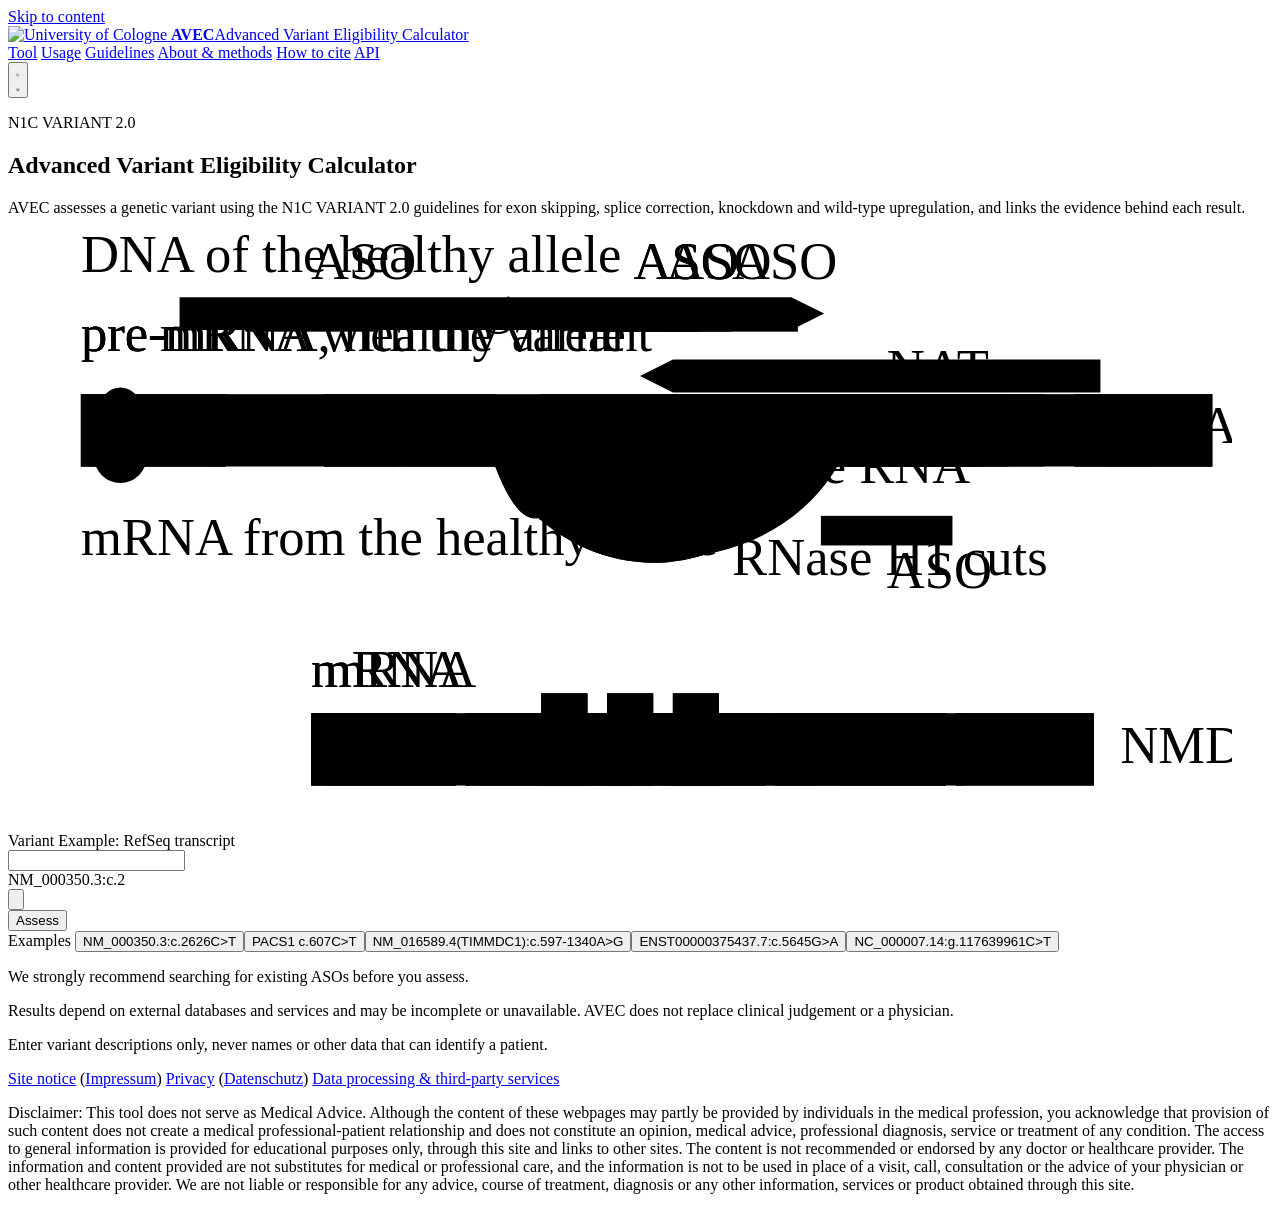
==== commit 922037bd: "Add files via upload" ====
--- a/docs/index.html
+++ b/docs/index.html
@@ -1,324 +1,771 @@
-
 <!doctype html>
 <html lang="en">
 <head>
     <meta charset="utf-8">
     <meta name="viewport" content="width=device-width, initial-scale=1">
     <title>Tool - AVEC</title>
-    <script src="https://cdn.jsdelivr.net/npm/igv@2.15.5/dist/igv.min.js" integrity="sha384-ODTJrRAKVek3XddJWCIIVSUvxZAiuZAQq05z3zN7HbqOi9ZN6WV2bUd+jbcDAwwL" crossorigin="anonymous"></script>
-    <style>
-        body{font-family:system-ui,-apple-system,BlinkMacSystemFont,"Segoe UI",Roboto,"Helvetica Neue",Arial,sans-serif;margin:0;background-color:#f8f9fa;color:#333}
-        .container{max-width:900px;margin:auto;background:var(--card);padding:2em;border-radius:8px;box-shadow:0 4px 8px rgba(0,0,0,.1); margin-top: 2em; margin-bottom: 2em;}
-        h3,h4,h5{color:#005a9c} a{color:#005a9c; text-decoration: none;} a:hover{text-decoration: underline;}
-        nav {background-color: #333; padding: 1em; text-align: center;}
-        nav a {color: white; margin: 0 15px; text-decoration: none; font-weight: bold;}
-        .disclaimer{font-size:.8em;color:#6c757d;margin-top:2em;text-align:center; padding-top: 1em; border-top: 1px solid #eee;}
-        form{display:grid;grid-template-columns:1fr;gap:1em;align-items:center;margin-bottom:2em}
-        input,button{padding:.75em;border-radius:4px;border:1px solid #ccc;font-size:1em;width:100%;box-sizing:border-box}
-        button{background-color:#007bff;color:white;font-weight:bold;cursor:pointer;border:none;width:auto;justify-self:end;padding:.75em 1.5em}
-        button:hover{background-color:#0056b3}
-        #loader{display:none;text-align:center;padding:1em;font-size:1.2em}
-        #results{display:none}.result-header{padding:1em;color:white;border-radius:4px 4px 0 0;margin-bottom:0;}.result-header h4{margin:0;font-size:1.5em;text-align:center;color:inherit;}
-        .result-block{border: 1px solid #ddd; border-top: none; padding: 1em; margin-bottom: 1.5em; border-radius: 0 0 4px 4px;}.result-block h5{margin-bottom:.5em;color:#495057;border-bottom:1px solid #eee;padding-bottom:.3em; margin-top: 0;}
-        .checklist{list-style-type:none;padding:0}.checklist li{margin-bottom:.5em}
-        .eligible{background-color:#28a745}.likely-eligible{background-color:#17a2b8}.unlikely-eligible{background-color:#ffc107;color:#333 !important;}.not-eligible{background-color:#dc3545}.unable-to-assess{background-color:#6c757d}.error{background-color:#dc3545}.note{font-style:italic;color:#555;font-size:.9em}
-        .strategy-block {margin-bottom: 2em;}
-        .summary-block { background-color: #e9ecef; padding: 1em; border-radius: 4px; margin-bottom: 2em; }
-        #igv-container { background: #fff; border: 1px solid #ddd; border-radius: 10px; overflow: auto; resize: vertical; min-height: 220px; margin-top: 2em; margin-bottom: 1.5em; }
-        #igv-container .igv-viewport { position: relative; }
-        .igv-track-resize-handle { position: absolute; left: 0; right: 0; bottom: 0; height: 6px; cursor: ns-resize; z-index: 40; background: transparent; }
-        .igv-track-resize-handle:hover, .igv-track-resize-handle.dragging { background: rgba(0,123,255,.35); }
-        /* Style for code blocks in API docs */
-        pre { background-color: #f0f0f0; border: 1px solid #ddd; border-radius: 4px; padding: 1em; white-space: pre-wrap; word-wrap: break-word; font-family: 'Courier New', Courier, monospace; }
-        /* PubMed results list */
-        .pubmed-list { list-style: none; margin: .5em 0 0 0; padding: 0; display: grid; gap: .75em; }
-        .pubmed-card { border: 1px solid var(--border); border-radius: 8px; padding: .75em .9em; background: #fff; box-shadow: 0 1px 2px rgba(0,0,0,.03); }
-        .pubmed-title { font-weight: 600; margin: 0 0 .25em; color: #0f172a; }
-        .pubmed-meta { color: #555; font-size: 0.9em; }
-        .pubmed-card-footer { margin-top: .6em; text-align: right; }
-        .pubmed-article-link { display:inline-block; padding: .35em .6em; border: 1px solid var(--border); border-radius: 6px; text-decoration: none; color: #0c63bd; background:#f8fafc }
-        .pubmed-article-link:hover { background:#eef2f7 }
-        .pubmed-footer { margin-top: 1em; text-align: center; }
-        .pubmed-footer a { text-decoration: none; padding:.4em .75em; border-radius:6px; border:1px solid var(--border); color:#0c63bd; background:#fff }
-        .pubmed-footer a:hover { background:#f8fafc }
-        /* Domain list styling */
-        .domain-list { margin: .35em 0 0 0; padding-left: 1.1em; }
-        .domain-list li { margin: 0 0 .2em 0; }
-        /* PubMed accordion spacing */
-        .pubmed-accordion { margin-top: 1em; }
-        .pubmed-accordion .result-header, .pubmed-accordion .result-header h5 { color: #fff; }
-
-        /* Info icon for linking to methods */
-        .info-link { margin-left: 8px; color: inherit; text-decoration: none; font-size: 0.8em; opacity: 0.8; }
-        .info-link:hover { opacity: 1; }
-
-        /* Beauty overrides and enhancements */
-        :root{--primary:#0d6efd;--primary-dark:#0b5ed7;--text:#333;--muted:#6c757d;--bg:#f7f8fb;--card:#ffffff;--border:#e6e9ef;--ok:#28a745;--info:#17a2b8;--warn:#ffc107;--bad:#dc3545;--neutral:#6c757d}
-        body{background:linear-gradient(180deg,#f8fafc 0%,#eef2f7 100%)}
-        .container{max-width:980px;border-radius:12px;box-shadow:0 6px 18px rgba(0,0,0,.08)}
-        nav{background:#222;box-shadow:0 2px 6px rgba(0,0,0,.15);padding:.85em 1em}
-        nav{position:relative;display:flex;align-items:center;justify-content:center}
-        nav .logo{position:absolute;left:1rem;top:50%;transform:translateY(-50%);display:flex;align-items:center}
-        nav .logo img{height:40px;width:auto;filter:brightness(0) invert(1)}
-        nav .links{display:flex;align-items:center;gap:12px}
-        nav .links a{opacity:.9;font-weight:600;margin:0 12px;color:#f3f3f3;text-decoration:none}
-        nav .links a:hover{opacity:1}
-        .theme-toggle{position:absolute;right:1rem;top:50%;transform:translateY(-50%);background:transparent;border:1px solid var(--border);color:#f3f3f3;border-radius:999px;padding:.35em .7em;cursor:pointer}
-        .theme-toggle:hover{background:rgba(255,255,255,.06)}
-        .disclaimer{font-size:.85em;border-top:1px solid var(--border)}
-        #assessment-form{grid-template-columns:120px 1fr auto}
-        #assessment-form label{margin:0;font-weight:600;color:#495057}
-        input,button{border-radius:6px;border:1px solid #cfd4dc}
-        button{background:var(--primary);box-shadow:0 2px 8px rgba(13,110,253,.25)}
-        button:hover{background:var(--primary-dark)}
-        .result-header{border-radius:10px 10px 0 0}
-        .result-header h4{font-size:1.2em;letter-spacing:.2px}
-        .accordion-toggle .chevron{display:inline-block;margin-left:.4em;transition:transform .2s ease}
-        .accordion-toggle.open .chevron{transform:rotate(180deg)}
-        /* Rounded corners when collapsed; squared bottom when open */
-        .accordion-toggle{border-radius:10px}
-        .accordion-toggle.open{border-radius:10px 10px 0 0}
-        .result-block{border:1px solid var(--border);border-top:none;border-radius:0 0 10px 10px;box-shadow:0 8px 18px rgba(0,0,0,.04)}
-        .result-block h5{color:#334155;border-bottom:1px solid var(--border)}
-        .summary-block{background:#eef2f7;border:1px solid var(--border);border-radius:10px}
-        .summary-block ul{list-style:none;margin:0;padding:0;display:grid;grid-template-columns:repeat(2,minmax(0,1fr));gap:.6em 1em}
-        .summary-block li{background:#fff;border:1px solid var(--border);padding:.5em .75em;border-radius:8px}
-        /* Checklist visual polish: colorblind-friendly checkbox icons instead of color-coding */
-        .checklist{margin:0}
-        .checklist li{padding:.5em .75em;border-radius:6px;border:1px solid var(--border);background:var(--card);color:var(--text)}
-        .checklist li.pass::before{content:'\2611';display:inline-block;width:1.25em;text-align:center;font-weight:700;margin-right:.4em;color:#000}
-        .checklist li.fail::before{content:'\2610';display:inline-block;width:1.25em;text-align:center;font-weight:700;margin-right:.4em;color:#000}
-        .checklist li .ic{display:inline-block;width:1.25em;text-align:center;font-weight:700;margin-right:.4em}
-        /* Override checklist for interactive mode */
-        .checklist.interactive li { cursor: pointer; user-select: none; transition: background-color 0.1s ease, border-color 0.1s ease; position: relative; }
-        .checklist.interactive li:hover { background-color: #e9ecef; }
-        .checklist.interactive li:hover::after { content: 'click for manual override'; position: absolute; right: 10px; font-size: 0.85em; color: var(--muted); font-style: italic; }
-        body.dark .checklist.interactive li:hover { background-color: #2c2c2c; }
-        .override-controls { text-align: center; }
-
-        /* Chips and controls */
-        .chip{display:inline-block;padding:.15em .5em;border-radius:999px;font-size:.8em;border:1px solid var(--border);background:#fff;color:#334155;margin-left:.5em}
-        .chip-ok{background:#ecfdf3;border-color:#bbf7d0;color:#166534}
-        .chip-warn{background:#fffbeb;border-color:#fde68a;color:#92400e}
-        .expand-controls{display:flex;gap:.5em;justify-content:flex-end;margin: .25em 0 1em}
-        .expand-controls .secondary{background:#fff;color:#334155;border:1px solid var(--border);padding:.4em .8em;border-radius:6px;cursor:pointer}
-        .expand-controls .secondary:hover{background:#f8fafc}
-        .section-block{border:1px solid var(--border);border-radius:10px;padding:1em;margin-bottom:2em;background:var(--card)}
-        .section-header-row{display:flex;align-items:center;justify-content:space-between;gap:1em;margin:0 0 .75em}
-        .section-header-row h4{margin:0}
-        .section-header-row .expand-controls{margin:0}
-        /* Compact status chip for headers */
-        .chip-status{display:inline-block;padding:.15em .55em;border-radius:999px;font-size:.82em;border:1px solid var(--border);font-weight:600;margin-left:.5em}
-        .status-eligible{background:#14532d;color:#e6faef;border-color:#14532d}
-        .status-likely-eligible{background:#0f4c5c;color:#e7f6fb;border-color:#0e7490}
-        .status-unlikely-eligible{background:#fef3c7;color:#7c2d12;border-color:#f59e0b}
-        .status-not-eligible{background:#7f1d1d;color:#fee2e2;border-color:#991b1b}
-        .status-unable-to-assess{background:#334155;color:#e2e8f0;border-color:#334155}
-        .status-error{background:#991b1b;color:#fee2e2;border-color:#991b1b}
-        .status-under-development{background:#334155;color:#e2e8f0;border-color:#334155}
-        .status-informational{background:#334155;color:#e2e8f0;border-color:#334155}
-        /* Professional-looking header colors */
-        .eligible{background:linear-gradient(135deg,#15803d,#22c55e); color:#fff}
-        .likely-eligible{background:linear-gradient(135deg,#0ea5e9,#06b6d4); color:#fff}
-        .unlikely-eligible{background:linear-gradient(135deg,#f59e0b,#fbbf24); color:#111827}
-        .not-eligible{background:linear-gradient(135deg,#dc2626,#ef4444); color:#fff}
-        .unable-to-assess{background:linear-gradient(135deg,#64748b,#94a3b8); color:#fff}
-        .error{background:linear-gradient(135deg,#b91c1c,#ef4444); color:#fff}
-        .under-development{background:linear-gradient(135deg,#64748b,#94a3b8); color:#fff}
-        .informational{background:linear-gradient(135deg,#64748b,#94a3b8); color:#fff}
-        /* Dark mode overrides */
-        body.dark{--bg:#111111;--card:#1b1b1b;--text:#e5e7eb;--muted:#a3a3a3;--border:#333333;--primary:#60a5fa;--primary-dark:#3b82f6}
-        body.dark{color:var(--text)}
-        body.dark a{color:#93c5fd}
-        body.dark nav .links a, body.dark .theme-toggle{color:#e5e7eb}
-        body.dark .container{box-shadow:0 6px 18px rgba(0,0,0,.5)}
-        body.dark .summary-block{background:#202020;border-color:#333333}
-        body.dark .summary-block li{background:#161616;border-color:#333333;color:var(--text)}
-        body.dark .result-block{border-color:#333333;background:#161616;box-shadow:0 8px 18px rgba(0,0,0,.5)}
-        /* Dark mode form controls */
-        body.dark input, body.dark select, body.dark textarea{background:#161616;border:1px solid #333333;color:var(--text)}
-        /* IGV's own inputs/selects (locus search, chromosome picker) stay in light theme */
-        body.dark #igv-container input, body.dark #igv-container select, body.dark #igv-container textarea{background:#fff;border:1px solid #ccc;color:#333}
-        body.dark .expand-controls .secondary{background:#161616;color:#e5e7eb;border:1px solid #333333}
-        body.dark .expand-controls .secondary:hover{background:#202020}
-        /* Dark mode checklist: neutral surface (from --card/--border/--text), white checkbox icons */
-        body.dark .checklist li.pass::before, body.dark .checklist li.fail::before{color:#fff}
-        /* Dark mode PubMed cards */
-        body.dark .pubmed-card{background:#161616;border-color:#333333}
-        body.dark .pubmed-title{color:#e5e7eb}
-        body.dark .pubmed-article-link{background:#161616;border-color:#333333;color:#93c5fd}
-        body.dark .pubmed-article-link:hover{background:#202020}
-        body.dark .pubmed-footer a{background:#161616;border-color:#333333;color:#93c5fd}
-        body.dark .pubmed-footer a:hover{background:#202020}
-        /* Dark mode API docs code blocks */
-        body.dark pre{background:#161616;border-color:#333333;color:#e5e7eb}
-        body.dark code{color:#e5e7eb}
-        body.dark pre code{color:#e5e7eb}
-        /* Dark mode navbar blends into background */
-        body.dark nav { background-color: #111111; }
-        /* IGV widget keeps its native light theme even in dark mode */
-        /* Loader spinner */
-        #loader{position:relative}
-        #loader:after{content:'';display:inline-block;width:1em;height:1em;margin-left:.5em;border:2px solid #cfd4dc;border-top-color:var(--primary);border-radius:50%;animation:spin 1s linear infinite;vertical-align:-2px}
-        @keyframes spin{to{transform:rotate(360deg)}}
-        /* Dark background override */
-        body.dark{ background: linear-gradient(180deg,#111111 0%, #0c0c0c 100%); }
-        @media (max-width: 640px){ 
-            #assessment-form{grid-template-columns:1fr}
-            .container{padding:1em; margin-top:1em}
-        }
-    </style>
+    <meta name="description" content="AVEC assesses a genetic variant for antisense oligonucleotide (ASO) therapy following the N1C VARIANT 2.0 guidelines.">
+    <link rel="icon" href="/static/favicon.ico">
+    <link rel="preload" href="/fonts/geist-latin-wght-normal.woff2" as="font" type="font/woff2" crossorigin>
+    <link rel="preload" href="/fonts/atkinson-hyperlegible-mono-latin-wght-normal.woff2" as="font" type="font/woff2" crossorigin>
+    <link rel="stylesheet" href="/static/avec.css?v=12">
 </head>
 <body>
-    <nav>
-        <div class="logo">
-            <img src="/static/ukk_logo.png" alt="Universität zu Köln">
+    <script src="/static/avec.js?v=8"></script>
+    <a class="skip-link" href="#main">Skip to content</a>
+    <header class="site-header">
+        <div class="site-header__inner">
+            <a class="brand" href="/">
+                <img class="brand__uni" src="/static/uni_logo_header.png" alt="University of Cologne" width="128" height="48">
+                <span class="brand__name"><strong>AVEC</strong><span>Advanced Variant Eligibility Calculator</span></span>
+            </a>
+            <nav class="site-nav" aria-label="Main">
+                <a href="/">Tool</a>
+                <a href="/usage">Usage</a>
+                <a href="/guidelines">Guidelines</a>
+                <a href="/about">About &amp; methods</a>
+                <a href="/cite">How to cite</a>
+                <a href="/api_docs">API</a>
+            </nav>
+            <button id="theme-toggle" class="theme-toggle" type="button" aria-pressed="false" aria-label="Dark theme" title="Dark theme">
+                <svg class="icon-moon" viewBox="0 0 20 20" aria-hidden="true"><path d="M16.5 12.4A7 7 0 0 1 7.6 3.5a7 7 0 1 0 8.9 8.9z" fill="none" stroke="currentColor" stroke-width="1.7" stroke-linejoin="round"/></svg>
+                <svg class="icon-sun" viewBox="0 0 20 20" aria-hidden="true"><circle cx="10" cy="10" r="3.6" fill="none" stroke="currentColor" stroke-width="1.7"/><path d="M10 1.8v2.4M10 15.8v2.4M1.8 10h2.4M15.8 10h2.4M4.2 4.2l1.7 1.7M14.1 14.1l1.7 1.7M4.2 15.8l1.7-1.7M14.1 5.9l1.7-1.7" stroke="currentColor" stroke-width="1.7" stroke-linecap="round"/></svg>
+            </button>
         </div>
-        <div class="links">
-            <a href="/">Tool</a>
-            <a href="/usage">Usage</a>
-            <a href="/about">About/Methods</a>
-            <a href="/cite">How to Cite</a>
-            <a href="/api_docs">API</a>
+    </header>
+
+    <main id="main" class="page">
+        <section class="tool-intro" aria-labelledby="tool-title">
+            <div class="tool-intro__head">
+                <div class="tool-intro__text">
+                    <p class="eyebrow">N1C VARIANT 2.0</p>
+                    <h1 id="tool-title"><span class="hl-1">Advanced Variant Eligibility Calculator</span></h1>
+                    <p class="lede">AVEC assesses a genetic variant using the N1C VARIANT 2.0 guidelines for exon skipping, splice correction, knockdown and wild-type upregulation, and links the evidence behind each result.</p>
+                </div>
+                <!-- The four ASO strategies AVEC assesses, one animated scene each; hero script below cycles them -->
+                <figure class="hero-figure">
+                    <svg viewBox="0 0 360 176" role="img" aria-label="Animation of the ASO strategies AVEC assesses: exon skipping, splice correction, knockdown, and wild-type upregulation through an upstream open reading frame, a natural antisense transcript or a poison exon.">
+
+                        <!-- Exon skipping: the ASO masks exon 3, splicing joins exon 2 to exon 4 -->
+                        <g class="hf-scene">
+                            <text class="hf-label" x="10" y="36">pre-mRNA</text>
+                            <line class="hf-intron" x1="6" y1="60" x2="354" y2="60"/>
+                            <rect class="hf-exon" x="10" y="49" width="44" height="22"/><text class="hf-num" x="32" y="64">1</text>
+                            <rect class="hf-exon" x="84" y="49" width="52" height="22"/><text class="hf-num" x="110" y="64">2</text>
+                            <g class="s1-target"><rect class="hf-exon hf-target" x="166" y="49" width="44" height="22"/><text class="hf-num" x="188" y="64">3</text></g>
+                            <rect class="hf-exon" x="240" y="49" width="52" height="22"/><text class="hf-num" x="266" y="64">4</text>
+                            <rect class="hf-exon" x="322" y="49" width="32" height="22"/><text class="hf-num" x="338" y="64">5</text>
+                            <g class="hf-pairs s1-pairs"><line x1="174" y1="32" x2="174" y2="46"/><line x1="181" y1="32" x2="181" y2="46"/><line x1="188" y1="32" x2="188" y2="46"/><line x1="195" y1="32" x2="195" y2="46"/><line x1="202" y1="32" x2="202" y2="46"/></g>
+                            <g class="hf-aso s1-aso"><text x="188" y="14">ASO</text><rect x="168" y="21" width="40" height="9"/></g>
+                            <path class="hf-splice s1-splice" d="M136 71 C 158 108, 218 108, 240 71" pathLength="1"/>
+                            <g class="s1-ma"><text class="hf-label" x="84" y="138">mRNA</text>
+                                <rect class="hf-exon" x="84" y="146" width="44" height="22"/><text class="hf-num" x="106" y="161">1</text>
+                                <rect class="hf-exon" x="131" y="146" width="52" height="22"/><text class="hf-num" x="157" y="161">2</text></g>
+                            <g class="s1-mb"><rect class="hf-exon" x="186" y="146" width="52" height="22"/><text class="hf-num" x="212" y="161">4</text>
+                                <rect class="hf-exon" x="241" y="146" width="32" height="22"/><text class="hf-num" x="257" y="161">5</text></g>
+                        </g>
+                        <!-- Splice correction: the variant creates a pseudo-exon; the ASO blocks it and normal splicing returns -->
+                        <g class="hf-scene">
+                            <text class="hf-label" x="10" y="36">pre-mRNA</text>
+                            <line class="hf-intron" x1="6" y1="60" x2="354" y2="60"/>
+                            <rect class="hf-exon" x="10" y="49" width="44" height="22"/><text class="hf-num" x="32" y="64">1</text>
+                            <rect class="hf-exon" x="84" y="49" width="52" height="22"/><text class="hf-num" x="110" y="64">2</text>
+                            <g class="s2-pseudo"><rect class="hf-pseudo" x="160" y="49" width="36" height="22"/><path class="hf-variant" d="M178 55l5 5-5 5-5-5z"/></g>
+                            <rect class="hf-exon" x="232" y="49" width="52" height="22"/><text class="hf-num" x="258" y="64">3</text>
+                            <rect class="hf-exon" x="312" y="49" width="42" height="22"/><text class="hf-num" x="333" y="64">4</text>
+                            <g class="s2-bad"><path class="hf-bad-arc" d="M136 71 C 144 92, 152 92, 160 71"/><path class="hf-bad-arc" d="M196 71 C 206 92, 222 92, 232 71"/></g>
+                            <g class="hf-pairs s2-pairs"><line x1="164" y1="32" x2="164" y2="46"/><line x1="171" y1="32" x2="171" y2="46"/><line x1="178" y1="32" x2="178" y2="46"/><line x1="185" y1="32" x2="185" y2="46"/><line x1="192" y1="32" x2="192" y2="46"/></g>
+                            <g class="hf-aso s2-aso"><text x="178" y="14">ASO</text><rect x="158" y="21" width="40" height="9"/></g>
+                            <path class="hf-splice s2-splice" d="M136 71 C 160 110, 208 110, 232 71" pathLength="1"/>
+                            <g class="s2-mrna"><text class="hf-label" x="80" y="138">mRNA</text>
+                                <rect class="hf-exon" x="80" y="146" width="44" height="22"/><text class="hf-num" x="102" y="161">1</text>
+                                <rect class="hf-exon" x="127" y="146" width="52" height="22"/><text class="hf-num" x="153" y="161">2</text>
+                                <g class="s2-mp"><rect class="hf-pseudo" x="182" y="146" width="36" height="22"/></g>
+                                <g class="s2-mshift"><rect class="hf-exon" x="221" y="146" width="52" height="22"/><text class="hf-num" x="247" y="161">3</text>
+                                    <rect class="hf-exon" x="276" y="146" width="42" height="22"/><text class="hf-num" x="297" y="161">4</text></g></g>
+                        </g>
+                        <!-- Knockdown: the ASO binds the variant transcript, RNase H1 cuts it, less protein is made -->
+                        <g class="hf-scene">
+                            <text class="hf-label" x="34" y="36">mRNA with the variant</text>
+                            <g class="s3-left"><circle class="hf-cap" cx="40" cy="60" r="5"/>
+                                <rect class="hf-exon" x="50" y="49" width="56" height="22"/><text class="hf-num" x="78" y="64">1</text>
+                                <rect class="hf-exon" x="109" y="49" width="64" height="22"/><text class="hf-num" x="141" y="64">2</text>
+                                <rect class="hf-exon" x="176" y="49" width="31" height="22"/></g>
+                            <g class="s3-right"><rect class="hf-exon" x="209" y="49" width="31" height="22"/>
+                                <rect class="hf-exon" x="243" y="49" width="60" height="22"/><text class="hf-num" x="273" y="64">4</text>
+                                <text class="hf-num hf-tail" x="327" y="64">AAAA</text></g>
+                            <g class="s3-whole"><rect class="hf-exon" x="176" y="49" width="64" height="22"/><text class="hf-num" x="194" y="64">3</text></g>
+                            <path class="hf-variant s3-variant" d="M222 55l5 5-5 5-5-5z"/>
+                            <g class="hf-pairs s3-pairs"><line x1="196" y1="32" x2="196" y2="46"/><line x1="202" y1="32" x2="202" y2="46"/><line x1="208" y1="32" x2="208" y2="46"/><line x1="214" y1="32" x2="214" y2="46"/><line x1="220" y1="32" x2="220" y2="46"/></g>
+                            <g class="hf-aso s3-aso"><text x="208" y="14">ASO</text><rect x="188" y="21" width="40" height="9"/></g>
+                            <g class="s3-rnase"><line class="hf-cut" x1="208" y1="78" x2="208" y2="90"/><text class="hf-label hf-center" x="208" y="104">RNase H1 cuts</text></g>
+                            <text class="hf-label" x="100" y="161">protein</text>
+                            <rect class="hf-bar" x="150" y="140" width="14" height="28"/>
+                            <rect class="hf-bar s3-bar2" x="170" y="140" width="14" height="28"/>
+                            <rect class="hf-bar s3-bar3" x="190" y="140" width="14" height="28"/>
+                        </g>
+                        <!-- WT upregulation, upstream ORF: the ASO masks the uORF, ribosomes reach the main ORF -->
+                        <g class="hf-scene">
+                            <text class="hf-label" x="10" y="98">mRNA from the healthy allele</text>
+                            <line class="hf-utr" x1="16" y1="60" x2="350" y2="60"/>
+                            <circle class="hf-cap" cx="16" cy="60" r="5"/>
+                            <g class="s4-uorf"><rect class="hf-uorf" x="62" y="51" width="36" height="18"/><text class="hf-num" x="80" y="63">uORF</text></g>
+                            <rect class="hf-exon" x="150" y="49" width="186" height="22"/><text class="hf-num" x="198" y="64">main ORF</text>
+                            <g class="hf-pairs s4-pairs"><line x1="68" y1="32" x2="68" y2="48"/><line x1="74" y1="32" x2="74" y2="48"/><line x1="80" y1="32" x2="80" y2="48"/><line x1="86" y1="32" x2="86" y2="48"/><line x1="92" y1="32" x2="92" y2="48"/></g>
+                            <g class="hf-aso s4-aso"><text x="80" y="14">ASO</text><rect x="60" y="21" width="40" height="9"/></g>
+                            <g class="s4-ribo"><ellipse class="hf-ribo" cx="22" cy="68" ry="8"/><ellipse class="hf-ribo" cx="22" cy="53" ry="6"/></g>
+                            <text class="hf-label" x="100" y="161">protein</text>
+                            <rect class="hf-bar" x="150" y="140" width="14" height="28"/>
+                            <rect class="hf-bar wt-bar2" x="170" y="140" width="14" height="28"/>
+                            <rect class="hf-bar wt-bar3" x="190" y="140" width="14" height="28"/>
+                        </g>
+                        <!-- WT upregulation, natural antisense transcript: the ASO removes the NAT RNA, the gene is expressed more -->
+                        <g class="hf-scene">
+                            <text class="hf-label" x="10" y="12">DNA of the healthy allele</text>
+                            <line class="hf-dna" x1="10" y1="30" x2="350" y2="30"/>
+                            <line class="hf-dna" x1="10" y1="38" x2="350" y2="38"/>
+                            <g class="s5-gene"><path class="hf-gene" d="M40 19.5h186l10 5-10 5H40z"/><text class="hf-num" x="133" y="27.5">gene</text></g>
+                            <path class="hf-nat" d="M320 38.5H190l-10 5 10 5h130z"/><text class="hf-num hf-nat-text" x="255" y="46.5">NAT</text>
+                            <path class="hf-nat-rna s5-rna" d="M318 72H192" pathLength="1"/>
+                            <text class="hf-label hf-end" x="184" y="76">antisense RNA</text>
+                            <g class="hf-pairs s5-pairs"><line x1="241" y1="75" x2="241" y2="85"/><line x1="248" y1="75" x2="248" y2="85"/><line x1="255" y1="75" x2="255" y2="85"/><line x1="262" y1="75" x2="262" y2="85"/><line x1="269" y1="75" x2="269" y2="85"/></g>
+                            <g class="hf-aso s5-aso"><rect x="235" y="86" width="40" height="9"/><text x="255" y="108">ASO</text></g>
+                            <text class="hf-label" x="100" y="161">protein</text>
+                            <rect class="hf-bar" x="150" y="140" width="14" height="28"/>
+                            <rect class="hf-bar wt-bar2" x="170" y="140" width="14" height="28"/>
+                            <rect class="hf-bar wt-bar3" x="190" y="140" width="14" height="28"/>
+                        </g>
+                        <!-- WT upregulation, poison exon: transcripts with it are lost to NMD; the ASO masks it, productive mRNA forms -->
+                        <g class="hf-scene">
+                            <text class="hf-label" x="10" y="36">pre-mRNA, healthy allele</text>
+                            <line class="hf-intron" x1="6" y1="60" x2="354" y2="60"/>
+                            <rect class="hf-exon" x="10" y="49" width="44" height="22"/><text class="hf-num" x="32" y="64">1</text>
+                            <rect class="hf-exon" x="84" y="49" width="52" height="22"/><text class="hf-num" x="110" y="64">2</text>
+                            <g class="s6-pe"><rect class="hf-poison" x="160" y="49" width="36" height="22"/><text class="hf-num hf-poison-text" x="178" y="64">PE</text></g>
+                            <rect class="hf-exon" x="232" y="49" width="52" height="22"/><text class="hf-num" x="258" y="64">3</text>
+                            <rect class="hf-exon" x="312" y="49" width="42" height="22"/><text class="hf-num" x="333" y="64">4</text>
+                            <g class="s6-bad"><path class="hf-bad-arc" d="M136 71 C 144 92, 152 92, 160 71"/><path class="hf-bad-arc" d="M196 71 C 206 92, 222 92, 232 71"/></g>
+                            <g class="hf-pairs s6-pairs"><line x1="164" y1="32" x2="164" y2="46"/><line x1="171" y1="32" x2="171" y2="46"/><line x1="178" y1="32" x2="178" y2="46"/><line x1="185" y1="32" x2="185" y2="46"/><line x1="192" y1="32" x2="192" y2="46"/></g>
+                            <g class="hf-aso s6-aso"><text x="178" y="14">ASO</text><rect x="158" y="21" width="40" height="9"/></g>
+                            <path class="hf-splice s6-splice" d="M136 71 C 160 110, 208 110, 232 71" pathLength="1"/>
+                            <text class="hf-label s6-mrna-label" x="80" y="138">mRNA</text>
+                            <g class="s6-nmd-row">
+                                <rect class="hf-exon" x="80" y="146" width="44" height="22"/><text class="hf-num" x="102" y="161">1</text>
+                                <rect class="hf-exon" x="127" y="146" width="52" height="22"/><text class="hf-num" x="153" y="161">2</text>
+                                <rect class="hf-poison" x="182" y="146" width="36" height="22"/><text class="hf-num hf-poison-text" x="200" y="161">PE</text>
+                                <rect class="hf-exon" x="221" y="146" width="52" height="22"/><text class="hf-num" x="247" y="161">3</text>
+                                <rect class="hf-exon" x="276" y="146" width="42" height="22"/><text class="hf-num" x="297" y="161">4</text></g>
+                            <text class="hf-label hf-nmd s6-nmd" x="326" y="161">NMD</text>
+                            <g class="s6-good-row">
+                                <rect class="hf-exon" x="80" y="146" width="44" height="22"/><text class="hf-num" x="102" y="161">1</text>
+                                <rect class="hf-exon" x="127" y="146" width="52" height="22"/><text class="hf-num" x="153" y="161">2</text>
+                                <rect class="hf-exon" x="182" y="146" width="52" height="22"/><text class="hf-num" x="208" y="161">3</text>
+                                <rect class="hf-exon" x="237" y="146" width="42" height="22"/><text class="hf-num" x="258" y="161">4</text></g>
+                        </g>
+                    </svg>
+                </figure>
+            </div>
+
+            <form id="assessment-form" class="query-form" novalidate autocomplete="off">
+                <div class="query-form__top">
+                    <label for="query" class="query-label">Variant</label>
+                    <span id="query-format" class="query-format" aria-live="polite"></span>
+                </div>
+                <div class="query-row">
+                    <div class="query-field">
+                        <input id="query" name="query" type="text" required maxlength="200" spellcheck="false" autocapitalize="off" autocorrect="off" aria-describedby="query-format">
+                        <div id="query-ghost" class="query-ghost" aria-hidden="true"></div>
+                        <button type="button" id="query-clear" class="query-clear" aria-label="Clear the variant" tabindex="-1">
+                            <svg viewBox="0 0 16 16" aria-hidden="true"><path d="M4.5 4.5l7 7M11.5 4.5l-7 7" fill="none" stroke="currentColor" stroke-width="1.8" stroke-linecap="round"/></svg>
+                        </button>
+                        <div id="notation" class="notation" aria-hidden="true"><div class="notation__track"></div></div>
+                    </div>
+                    <button id="assess-btn" type="submit" class="btn btn--primary">Assess</button>
+                </div>
+                <div class="examples" role="group" aria-labelledby="examples-label">
+                    <span id="examples-label" class="examples__label">Examples</span>
+                </div>
+            </form>
+
+            <div class="notice">
+                <p class="notice__lead">We strongly recommend searching for existing ASOs before you assess.</p>
+                <p>Results depend on external databases and services and may be incomplete or unavailable. AVEC does not replace clinical judgement or a physician.</p>
+                <p class="notice__small">Enter variant descriptions only, never names or other data that can identify a patient.</p>
+            </div>
+        </section>
+
+        <section id="progress" class="progress" hidden aria-labelledby="progress-title">
+            <div class="progress__head">
+                <p id="progress-title" class="progress__title">Assessing <span id="progress-query" class="mono"></span></p>
+                <span id="progress-clock" class="progress__clock">0:00</span>
+            </div>
+            <div id="exon-track" class="exon-track" aria-hidden="true"></div>
+            <p id="progress-now" class="visually-hidden" aria-live="polite"></p>
+            <ol id="progress-steps" class="steps"></ol>
+            <p class="progress__note">Most assessments finish within a minute. Large genes take longer, and Ensembl or NCBI can be slow at busy times.</p>
+        </section>
+
+        <div id="results" hidden></div>
+    </main>
+
+    <div id="reassess-bar" class="reassess-bar" role="status" hidden>
+        <span class="spinner" aria-hidden="true"></span>
+        <span class="reassess-bar__text"></span>
+    </div>
+
+    <footer class="site-footer">
+        <div class="site-footer__inner">
+            <p class="site-footer__links">
+                <span><a href="https://uni-koeln.de/en/site-notice" target="_blank" rel="noopener noreferrer">Site notice</a> (<a href="https://uni-koeln.de/impressum" target="_blank" rel="noopener noreferrer" lang="de">Impressum</a>)</span>
+                <span><a href="https://uni-koeln.de/en/privacy-protection-statement" target="_blank" rel="noopener noreferrer">Privacy</a> (<a href="https://uni-koeln.de/datenschutz" target="_blank" rel="noopener noreferrer" lang="de">Datenschutz</a>)</span>
+                <a href="/about#data-processing">Data processing &amp; third-party services</a>
+            </p>
+            <p class="disclaimer">Disclaimer: This tool does not serve as Medical Advice. Although the content of these webpages may partly be provided by individuals in the medical profession, you acknowledge that provision of such content does not create a medical professional-patient relationship and does not constitute an opinion, medical advice, professional diagnosis, service or treatment of any condition. The access to general information is provided for educational purposes only, through this site and links to other sites. The content is not recommended or endorsed by any doctor or healthcare provider. The information and content provided are not substitutes for medical or professional care, and the information is not to be used in place of a visit, call, consultation or the advice of your physician or other healthcare provider. We are not liable or responsible for any advice, course of treatment, diagnosis or any other information, services or product obtained through this site.</p>
         </div>
-        <button id="theme-toggle" class="theme-toggle" aria-pressed="false" title="Toggle dark mode">🌙</button>
-    </nav>
-    <script>
-        (function(){
-            const key = 'theme';
-            const btn = document.getElementById('theme-toggle');
-            function apply(t){
-                const dark = (t === 'dark');
-                document.body.classList.toggle('dark', dark);
-                if (btn) {
-                    btn.textContent = dark ? '☀️' : '🌙';
-                    btn.setAttribute('aria-pressed', String(dark));
-                }
-            }
-            let saved = localStorage.getItem(key);
-            if (!saved) saved = window.matchMedia && window.matchMedia('(prefers-color-scheme: dark)').matches ? 'dark' : 'light';
-            apply(saved);
-            btn && btn.addEventListener('click', () => {
-                const next = document.body.classList.contains('dark') ? 'light' : 'dark';
-                localStorage.setItem(key, next);
-                apply(next);
-            });
-        })();
-    </script>
-    <main class="container">
-<style>
-    .splice-prompt-buttons { 
-        margin-top: 1em; 
-        display: flex; 
-        gap: 10px; 
-    }
-    .splice-prompt-buttons button {
-        flex: 1;
-        color:white;
-        font-weight:bold;
-        cursor:pointer; 
-        border:none; 
-        width:auto;
-        padding:.75em 1.5em; 
-        border-radius: 4px; 
-        font-size: 0.9em;
-    }
-    .splice-prompt-buttons button.yes-btn { background-color: #28a745; }
-    .splice-prompt-buttons button.yes-btn:hover { background-color: #218838; }
-    .splice-prompt-buttons button.no-btn { background-color: #dc3545; }
-    .splice-prompt-buttons button.no-btn:hover { background-color: #c82333; }
-    .splice-prompt-buttons button.neutral-btn { background-color: #6c757d; }
-    .splice-prompt-buttons button.neutral-btn:hover { background-color: #5a6268; }
-
-    .warning { color: #dc3545; font-weight: 600; }
-</style>
-
-<h3>AVEC: Advanced Variant Eligibility Calculator</h3>
-<p>Enter a variant to assess its eligibility for ASO therapy. We strongly recommend to first <strong>search for already existing ASOs </strong>before using AVEC.</p>
-<p class="warning" style="color: var(--text);">Results depend on underlying data sources and external services and may be incomplete or unavailable. This tool does not replace clinical judgement or a physician.</p>
-<form id="assessment-form"> <label for="query">Variant:</label> <input id="query" required maxlength="200" placeholder="e.g., NM_015427.4:c.1054G>A"> <button type="submit">Assess</button> </form>
-<div id="loader">Assessing...</div>
-<div id="results"></div>
+    </footer>
 
 <script>
 // Escapes text from third-party sources (PubMed, TReXome, registries) before it goes into HTML
 const esc = s => String(s ?? '').replace(/[&<>"']/g, c => ({'&':'&amp;','<':'&lt;','>':'&gt;','"':'&quot;',"'":'&#39;'}[c]));
-
-// NCBI E-utilities allow 3 requests/s per IP without an API key, and the literature boxes fire
-// several searches per result; queue them ~400 ms apart (rate-limited replies also lack CORS
-// headers, so the browser would report them as network errors)
-let ncbiQueue = Promise.resolve();
-function ncbiFetchJson(url) {
-    const result = ncbiQueue.then(async () => {
-        const resp = await fetch(url);
-        if (!resp.ok) throw new Error(`NCBI E-utilities HTTP ${resp.status}`);
-        return resp.json();
+const reducedMotion = window.matchMedia && window.matchMedia('(prefers-reduced-motion: reduce)').matches;
+
+// ======================================================================
+// Examples: each one verified to assess successfully, one per input format
+// ======================================================================
+const EXAMPLES = [
+    { query: 'NM_000350.3:c.2626C>T', format: 'RefSeq transcript' },
+    { query: 'PACS1 c.607C>T', format: 'Gene symbol' },
+    { query: 'NM_016589.4(TIMMDC1):c.597-1340A>G', format: 'RefSeq transcript with gene' },
+    { query: 'ENST00000375437.7:c.5645G>A', format: 'Ensembl transcript' },
+    { query: 'NC_000007.14:g.117639961C>T', format: 'Genomic position, GRCh38' },
+];
+
+// Mirrors parse_hgvs_query in avec.py: '<identifier>:<c./g./n./m./p. change>' or
+// '<identifier> <change>'. Returns the parts with their character offsets in `raw`, or null.
+function parseQuery(raw) {
+    const lead = raw.length - raw.trimStart().length;
+    const q = raw.trim();
+    let identifier, idStart, change, changeStart;
+    let m = /([^:]+):([cgnmp]\..*)/i.exec(q);
+    if (m) {
+        const idLead = m[1].length - m[1].trimStart().length;
+        identifier = m[1].trim();
+        idStart = m.index + idLead;
+        const changeLead = m[2].length - m[2].trimStart().length;
+        change = m[2].trim();
+        changeStart = m.index + m[1].length + 1 + changeLead;
+    } else {
+        m = /([A-Z0-9\-_()]+)\s+([cgnmp]\..*)/i.exec(q);
+        if (!m) return null;
+        identifier = m[1];
+        idStart = m.index;
+        change = m[2].trim();
+        changeStart = q.indexOf(m[2], m.index + m[1].length);
+    }
+    const segments = [];
+    const paren = /^([A-Za-z0-9_.]+)\(([A-Za-z0-9\-]+)\)$/.exec(identifier);
+    let kind;
+    if (identifier.startsWith('NM_') || identifier.startsWith('ENST')) {
+        kind = identifier.startsWith('NM_') ? 'RefSeq transcript' : 'Ensembl transcript';
+        const txText = paren ? paren[1] : identifier;
+        segments.push({ start: idStart, length: txText.length, label: identifier.startsWith('NM_') ? 'transcript' : 'Ensembl transcript', cls: 'seg-id' });
+        if (paren) {
+            segments.push({ start: idStart + txText.length, length: paren[2].length + 2, label: 'gene', cls: 'seg-gene' });
+            kind += ' with gene';
+        }
+    } else if (/^NC_/i.test(identifier)) {
+        kind = 'Genomic position';
+        segments.push({ start: idStart, length: identifier.length, label: 'chromosome', cls: 'seg-id' });
+    } else {
+        kind = 'Gene symbol';
+        segments.push({ start: idStart, length: identifier.length, label: 'gene', cls: 'seg-gene' });
+    }
+    const changeKinds = { c: 'coding change', g: 'genomic change', n: 'non-coding change', m: 'mitochondrial change', p: 'protein change' };
+    const changeLabel = changeKinds[change[0].toLowerCase()];
+    segments.push({ start: changeStart, length: change.length, label: changeLabel, cls: 'seg-change' });
+    segments.forEach(s => { s.start += lead; });
+    return { kind, changeLabel, segments };
+}
+
+// Colours the reference/alternate bases of a substitution (…C>T) as IGV does
+function baseClasses(text) {
+    const classes = new Array(text.length).fill('');
+    const m = /([ACGT]+)>([ACGT]+)$/.exec(text);
+    if (m) {
+        for (let i = m.index; i < text.length; i++) {
+            if ('ACGT'.includes(text[i])) classes[i] = 'nt-' + text[i];
+        }
+    }
+    return classes;
+}
+
+// ======================================================================
+// Query field: animated examples, notation annotation, live recognition
+// ======================================================================
+const queryInput = document.getElementById('query');
+const ghost = document.getElementById('query-ghost');
+const formatLabel = document.getElementById('query-format');
+const notationTrack = document.querySelector('#notation .notation__track');
+const examplesGroup = document.querySelector('.examples');
+
+const exampleButtons = EXAMPLES.map((ex, i) => {
+    const btn = document.createElement('button');
+    btn.type = 'button';
+    btn.className = 'example';
+    btn.textContent = ex.query;
+    btn.title = `Use this example (${ex.format})`;
+    btn.addEventListener('click', () => {
+        queryInput.value = ex.query;
+        queryInput.removeAttribute('aria-invalid');
+        onQueryChanged();
+        nodReady();
+        queryInput.focus();
+        queryInput.setSelectionRange(ex.query.length, ex.query.length);
     });
-    ncbiQueue = result.catch(() => {}).then(() => new Promise(resolve => setTimeout(resolve, 400)));
+    examplesGroup.appendChild(btn);
+    return btn;
+});
+
+// Draws labelled brackets under the parts of the notation; positions are in `ch` of the
+// field's monospace font, so they sit under the characters they describe
+function drawNotation(parsed, scrollLeft = 0) {
+    notationTrack.innerHTML = '';
+    notationTrack.style.transform = scrollLeft ? `translateX(${-scrollLeft}px)` : '';
+    if (!parsed) return;
+    parsed.segments.forEach((seg, i) => {
+        const el = document.createElement('div');
+        el.className = `notation__seg ${seg.cls}`;
+        el.style.setProperty('--i', i);
+        el.style.left = `${seg.start}ch`;
+        el.style.width = `${seg.length}ch`;
+        el.innerHTML = `<span>${esc(seg.label)}</span>`;
+        notationTrack.appendChild(el);
+    });
+}
+
+// The Assess button nods once when the field holds a notation AVEC can read
+let wasReadable = false;
+function nodReady() {
+    const readable = !!parseQuery(queryInput.value);
+    if (readable && !wasReadable && !reducedMotion) {
+        const btn = document.getElementById('assess-btn');
+        btn.classList.remove('is-ready');
+        void btn.offsetWidth;  // restarts the animation
+        btn.classList.add('is-ready');
+    }
+    wasReadable = readable;
+}
+
+function setFormatLabel(text, isError = false) {
+    formatLabel.textContent = text;
+    formatLabel.classList.toggle('is-error', isError);
+}
+
+const clearBtn = document.getElementById('query-clear');
+clearBtn.addEventListener('click', () => {
+    queryInput.value = '';
+    queryInput.focus();
+    onQueryChanged();
+    wasReadable = false;
+});
+
+function onQueryChanged() {
+    const value = queryInput.value;
+    clearBtn.classList.toggle('is-visible', !!value);
+    clearBtn.tabIndex = value ? 0 : -1;
+    if (!value) {
+        queryInput.removeAttribute('aria-invalid');
+        if (document.activeElement === queryInput) exampleAnimator.hold();
+        else exampleAnimator.resume();
+        return;
+    }
+    exampleAnimator.pause();
+    const parsed = parseQuery(value);
+    // The annotation only lines up while the whole text is visible in the field
+    const fits = queryInput.scrollWidth <= queryInput.clientWidth + 1;
+    drawNotation(parsed && fits ? parsed : null);
+    if (parsed) {
+        queryInput.removeAttribute('aria-invalid');
+        setFormatLabel(`Recognized: ${parsed.kind}, ${parsed.changeLabel}`);
+    } else if (queryInput.getAttribute('aria-invalid') === 'true') {
+        setFormatLabel('Enter a transcript or gene, then a c. or g. change', true);
+    } else {
+        setFormatLabel(value.trim().length > 2 ? 'Add a c. or g. change, e.g. c.607C>T' : '');
+    }
+    exampleButtons.forEach(b => b.classList.toggle('is-current', b.textContent === value.trim()));
+}
+queryInput.addEventListener('input', () => { onQueryChanged(); nodReady(); });
+
+// Types the examples into the empty field one after another, labelling each part once typed
+const exampleAnimator = (() => {
+    let index = 0, timer = null, running = false;
+    const TYPE_MS = 55, HOLD_MS = 2600, ERASE_MS = 18, GAP_MS = 400;
+
+    function render(example, count, withCaret) {
+        const text = example.query.slice(0, count);
+        const classes = baseClasses(example.query);
+        let html = '';
+        for (let i = 0; i < text.length; i++) {
+            html += classes[i] ? `<span class="${classes[i]}">${esc(text[i])}</span>` : esc(text[i]);
+        }
+        ghost.innerHTML = html + (withCaret ? '<span class="caret"></span>' : '');
+    }
+
+    function highlight(i) {
+        exampleButtons.forEach((b, j) => b.classList.toggle('is-current', j === i));
+    }
+
+    // A line under the current example's chip fills up until the next example starts
+    function startTimer(i, ms) {
+        stopTimer();
+        const btn = exampleButtons[i];
+        btn.style.setProperty('--cycle', `${Math.round(ms)}ms`);
+        void btn.offsetWidth;  // restarts the animation
+        btn.classList.add('is-timing');
+    }
+    function stopTimer() {
+        exampleButtons.forEach(b => b.classList.remove('is-timing'));
+    }
+
+    function show(i) {
+        const example = EXAMPLES[i];
+        highlight(i);
+        setFormatLabel(`Example: ${example.format}`);
+        const len = example.query.length;
+        startTimer(i, reducedMotion ? 4000 : 250 + len * (TYPE_MS + 20) + HOLD_MS + len * ERASE_MS + GAP_MS);
+        if (reducedMotion) {
+            render(example, example.query.length, false);
+            drawNotation(parseQuery(example.query));
+            timer = setTimeout(() => next(), 4000);
+            return;
+        }
+        drawNotation(null);
+        let n = 0;
+        const type = () => {
+            if (!running) return;
+            n++;
+            render(example, n, true);
+            if (n < example.query.length) {
+                timer = setTimeout(type, TYPE_MS + Math.random() * 40);
+            } else {
+                drawNotation(parseQuery(example.query));
+                timer = setTimeout(erase, HOLD_MS);
+            }
+        };
+        const erase = () => {
+            if (!running) return;
+            drawNotation(null);
+            n--;
+            render(example, n, true);
+            if (n > 0) timer = setTimeout(erase, ERASE_MS);
+            else timer = setTimeout(() => next(), GAP_MS);
+        };
+        timer = setTimeout(type, 250);
+    }
+
+    function next() {
+        if (!running) return;
+        index = (index + 1) % EXAMPLES.length;
+        show(index);
+    }
+
+    return {
+        resume() {
+            if (running || queryInput.value) return;
+            running = true;
+            ghost.hidden = false;
+            show(index);
+        },
+        // While the empty field has focus, the current example stands still like a placeholder
+        hold() {
+            if (queryInput.value) return;
+            running = false;
+            clearTimeout(timer);
+            stopTimer();
+            const example = EXAMPLES[index];
+            ghost.hidden = false;
+            render(example, example.query.length, false);
+            drawNotation(parseQuery(example.query));
+            highlight(index);
+            setFormatLabel(`Example: ${example.format}`);
+        },
+        pause() {
+            running = false;
+            clearTimeout(timer);
+            stopTimer();
+            ghost.hidden = true;
+            ghost.innerHTML = '';
+            drawNotation(null);
+            exampleButtons.forEach(b => b.classList.remove('is-current'));
+        },
+    };
+})();
+
+// Hero figure: one scene per ASO strategy AVEC assesses (exon skipping, splice correction,
+// knockdown, and WT upregulation via uORF, NAT and poison exon), played in turn
+(() => {
+    const figure = document.querySelector('.hero-figure');
+    if (!figure) return;
+    const scenes = [...figure.querySelectorAll('.hf-scene')];
+    const SCENE_MS = 8500;
+    let current = 0, timer = null, onScreen = true;
+
+    function show(i) {
+        current = i;
+        clearTimeout(timer);
+        scenes.forEach(scene => scene.classList.remove('is-active'));
+        void figure.offsetWidth;  // restarts the scene's animations, also when it is shown again
+        scenes[i].classList.add('is-active');
+        if (reducedMotion || !onScreen || document.hidden) return;
+        timer = setTimeout(() => show((i + 1) % scenes.length), SCENE_MS);
+    }
+
+    // Rests while scrolled out of view or in a background tab
+    if ('IntersectionObserver' in window) {
+        new IntersectionObserver(([entry]) => {
+            const wasOnScreen = onScreen;
+            onScreen = entry.isIntersecting;
+            if (onScreen && !wasOnScreen) show(current);
+            if (!onScreen) clearTimeout(timer);
+        }).observe(figure);
+    }
+    document.addEventListener('visibilitychange', () => {
+        if (document.hidden) clearTimeout(timer);
+        else if (onScreen) show(current);
+    });
+    show(0);
+})();
+
+queryInput.addEventListener('focus', () => { if (!queryInput.value) exampleAnimator.hold(); });
+queryInput.addEventListener('blur', () => { if (!queryInput.value) exampleAnimator.resume(); });
+document.addEventListener('visibilitychange', () => {
+    if (document.hidden) exampleAnimator.pause();
+    else if (!queryInput.value) onQueryChanged();
+});
+
+// ======================================================================
+// Progress: what the server reports it is doing, as a log and an exon track
+// ======================================================================
+// Order of the backend's progress steps (see _progress calls in avec.py)
+const STEP_ORDER = ['request', 'vep', 'gene', 'literature', 'n1c', 'gene_strategies', 'splice', 'exons', 'n1c_exons', 'cds', 'clinvar', 'domains', 'trexome', 'exon_pairs', 'trexome_gene', 'alternate'];
+const EXON_WIDTHS = [3, 6, 2, 4, 7, 3, 5, 2, 4, 6];
+
+const progress = (() => {
+    const panel = document.getElementById('progress');
+    const queryEl = document.getElementById('progress-query');
+    const clock = document.getElementById('progress-clock');
+    const nowEl = document.getElementById('progress-now');
+    const list = document.getElementById('progress-steps');
+    const track = document.getElementById('exon-track');
+    const bar = document.getElementById('reassess-bar');
+    const barText = bar.querySelector('.reassess-bar__text');
+    const spinner = bar.querySelector('.spinner');
+    let mode = null, startedAt = 0, tick = null, active = null, furthest = 0, barLead = '', flashTimer = null;
+
+    track.innerHTML = EXON_WIDTHS.map((w, i) => (i ? '<span class="intron"></span>' : '') + `<span class="exon" style="flex:${w} 1 0"></span>`).join('');
+    const exons = [...track.querySelectorAll('.exon')];
+
+    const fmtClock = ms => { const s = Math.floor(ms / 1000); return `${Math.floor(s / 60)}:${String(s % 60).padStart(2, '0')}`; };
+    const fmtDuration = ms => ms < 1000 ? '<1 s' : ms < 10000 ? `${(ms / 1000).toFixed(1)} s` : `${Math.round(ms / 1000)} s`;
+
+    function paintTrack(done) {
+        const filled = done ? exons.length : Math.min(exons.length - 1, Math.floor(furthest / STEP_ORDER.length * exons.length));
+        exons.forEach((ex, i) => {
+            ex.classList.toggle('is-done', i < filled);
+            ex.classList.toggle('is-active', !done && i === filled);
+        });
+    }
+
+    function closeActive() {
+        if (!active) return;
+        active.el.classList.remove('is-active');
+        active.el.classList.add('is-done');
+        active.el.querySelector('.step-time').textContent = fmtDuration(performance.now() - active.since);
+        active = null;
+    }
+
+    function updateClock() {
+        const now = performance.now();
+        clock.textContent = fmtClock(now - startedAt);
+        if (active) active.el.querySelector('.step-time').textContent = fmtDuration(now - active.since);
+    }
+
+    return {
+        start(query, how, lead) {
+            mode = how;
+            startedAt = performance.now();
+            furthest = 0;
+            active = null;
+            list.innerHTML = '';
+            if (mode === 'full') {
+                queryEl.textContent = query;
+                clock.textContent = '0:00';
+                panel.hidden = false;
+                paintTrack(false);
+            } else {
+                clearTimeout(flashTimer);
+                barLead = lead || 'Updating the assessment';
+                barText.innerHTML = `<strong>${esc(barLead)}</strong>`;
+                spinner.hidden = false;
+                bar.hidden = false;
+                document.getElementById('results').classList.add('is-stale');
+                document.getElementById('results').setAttribute('aria-busy', 'true');
+            }
+            this.step('request', 'Sending the variant to the AVEC server');
+            clearInterval(tick);
+            tick = setInterval(updateClock, 250);
+        },
+        step(id, label) {
+            closeActive();
+            const at = STEP_ORDER.indexOf(id);
+            if (at > furthest) furthest = at;
+            const li = document.createElement('li');
+            li.className = 'is-active';
+            li.innerHTML = `<span class="step-icon" aria-hidden="true"></span><span>${esc(label)}</span><span class="step-time"></span>`;
+            list.appendChild(li);
+            active = { el: li, since: performance.now() };
+            nowEl.textContent = label;
+            if (mode === 'full') paintTrack(false);
+            else barText.innerHTML = `<strong>${esc(barLead)}</strong>${esc(label)}`;
+        },
+        // Resolves once the panel is gone: after a full assessment the track completes, then
+        // the panel folds away
+        finish() {
+            closeActive();
+            clearInterval(tick);
+            paintTrack(true);
+            bar.hidden = true;
+            const results = document.getElementById('results');
+            results.classList.remove('is-stale');
+            results.removeAttribute('aria-busy');
+            if (mode !== 'full' || panel.hidden || reducedMotion || !panel.animate) {
+                panel.hidden = true;
+                return Promise.resolve();
+            }
+            return new Promise(resolve => setTimeout(() => {
+                const fold = panel.animate(
+                    [{ opacity: 1, transform: 'none' }, { opacity: 0, transform: 'translateY(-8px) scale(.985)' }],
+                    { duration: 240, easing: 'cubic-bezier(.4,0,1,1)' });
+                fold.onfinish = () => { panel.hidden = true; resolve(); };
+            }, 320));
+        },
+        flash(message) {
+            // Brief message in the bottom bar, e.g. when a reassessment could not reach the server
+            barText.textContent = message;
+            spinner.hidden = true;
+            bar.hidden = false;
+            clearTimeout(flashTimer);
+            flashTimer = setTimeout(() => { bar.hidden = true; }, 6000);
+        },
+    };
+})();
+
+// Runs an assessment through /assess/stream, reporting progress as it arrives. Falls back to
+// /assess (no live progress) when the streaming endpoint isn't available on the server.
+async function requestAssessment(payload, onProgress) {
+    const options = { method: 'POST', headers: { 'Content-Type': 'application/json' }, body: JSON.stringify(payload) };
+    const response = await fetch('/assess/stream', options);
+    if (response.status === 404 || response.status === 405 || !response.body) {
+        onProgress({ step: 'request', label: 'Waiting for the assessment (live progress is unavailable)' });
+        const plain = await fetch('/assess', options);
+        return plain.json();
+    }
+    if (!response.ok) {
+        const body = await response.json().catch(() => null);
+        return body && body.classification ? body : { classification: 'Error', reason: `The server answered with HTTP ${response.status}.` };
+    }
+    const reader = response.body.getReader();
+    const decoder = new TextDecoder();
+    let buffer = '', result = null;
+    for (;;) {
+        const { value, done } = await reader.read();
+        if (value) buffer += decoder.decode(value, { stream: true });
+        let newline;
+        while ((newline = buffer.indexOf('\n')) >= 0) {
+            const line = buffer.slice(0, newline).trim();
+            buffer = buffer.slice(newline + 1);
+            if (!line) continue;
+            const event = JSON.parse(line);
+            if (event.type === 'progress') onProgress(event);
+            else if (event.type === 'result') result = event.data;
+        }
+        if (done) break;
+    }
+    if (!result) throw new Error('The assessment stream ended without a result.');
     return result;
 }
 
-// --- Session Management Helpers ---
-function saveSession(data, query, spliceInput, moaInput, commentary, esOverrides, kdOverrides, wtOverrides, moiOverride, ssOverrides) {
-    if (data) sessionStorage.setItem('avec_data', JSON.stringify(data));
-    if (query) sessionStorage.setItem('avec_query', query);
-    if (spliceInput !== undefined) sessionStorage.setItem('avec_splice', spliceInput || '');
-    if (moaInput !== undefined) sessionStorage.setItem('avec_moa', moaInput || '');
-    if (commentary !== undefined) sessionStorage.setItem('avec_commentary', commentary || '');
-    if (esOverrides !== undefined) sessionStorage.setItem('avec_es_overrides', JSON.stringify(esOverrides));
-    if (kdOverrides !== undefined) sessionStorage.setItem('avec_kd_overrides', JSON.stringify(kdOverrides));
-    if (wtOverrides !== undefined) sessionStorage.setItem('avec_wt_overrides', JSON.stringify(wtOverrides));
-    if (moiOverride !== undefined) sessionStorage.setItem('avec_moi_override', JSON.stringify(moiOverride));
-    if (ssOverrides !== undefined) sessionStorage.setItem('avec_ss_overrides', JSON.stringify(ssOverrides));
-}
-
-function clearSessionUserInputs() {
-    sessionStorage.removeItem('avec_splice');
-    sessionStorage.removeItem('avec_moa');
-    sessionStorage.removeItem('avec_commentary');
-    sessionStorage.removeItem('avec_es_overrides');
-    sessionStorage.removeItem('avec_kd_overrides');
-    sessionStorage.removeItem('avec_wt_overrides');
-    sessionStorage.removeItem('avec_moi_override');
-    sessionStorage.removeItem('avec_ss_overrides');
-    sessionStorage.removeItem('avec_data'); // Clear old data on new submit
-}
-
-// Restore session on load
+// ======================================================================
+// State, persisted in session storage so a reload restores the page
+// ======================================================================
+window.assessedQuery = '';
+window.userSpliceInput = null;       // 'yes' | 'no' | null
+window.userExonicPathogenic = null;  // 'yes' | 'no' | null
+window.userCommentary = '';
+window.userMoaInput = null;          // 'GoF' | 'LoF' | 'DN'
+window.userMoiOverride = null;
+window.userEsOverrides = {};         // Exon skipping
+window.userKdOverrides = {};         // Knockdown
+window.userWtOverrides = {};         // WT upregulation
+window.userSsOverrides = {};         // Splice correction
+// ClinGen's mode of inheritance from the query's first assessment; after a MOI override the
+// server reports the override instead, but the ClinGen default stays marked on its button
+window.clingenMoi = [];
+
+function resetUserInputs() {
+    window.userSpliceInput = null;
+    window.userExonicPathogenic = null;
+    window.userMoaInput = null;
+    window.userMoiOverride = null;
+    window.userCommentary = '';
+    window.userEsOverrides = {};
+    window.userKdOverrides = {};
+    window.userWtOverrides = {};
+    window.userSsOverrides = {};
+}
+
+function saveSession(data) {
+    try {
+        if (data) sessionStorage.setItem('avec_data', JSON.stringify(data));
+        sessionStorage.setItem('avec_query', window.assessedQuery || '');
+        sessionStorage.setItem('avec_splice', window.userSpliceInput || '');
+        sessionStorage.setItem('avec_exonic', window.userExonicPathogenic || '');
+        sessionStorage.setItem('avec_moa', window.userMoaInput || '');
+        sessionStorage.setItem('avec_commentary', window.userCommentary || '');
+        sessionStorage.setItem('avec_es_overrides', JSON.stringify(window.userEsOverrides || {}));
+        sessionStorage.setItem('avec_kd_overrides', JSON.stringify(window.userKdOverrides || {}));
+        sessionStorage.setItem('avec_wt_overrides', JSON.stringify(window.userWtOverrides || {}));
+        sessionStorage.setItem('avec_moi_override', JSON.stringify(window.userMoiOverride));
+        sessionStorage.setItem('avec_ss_overrides', JSON.stringify(window.userSsOverrides || {}));
+        sessionStorage.setItem('avec_clingen_moi', JSON.stringify(window.clingenMoi || []));
+    } catch (e) {
+        // Storage blocked or full: the page works, it just won't be restored on reload
+    }
+}
+
 window.addEventListener('DOMContentLoaded', () => {
-    const savedQuery = sessionStorage.getItem('avec_query');
-    const savedData = sessionStorage.getItem('avec_data');
-    const savedSplice = sessionStorage.getItem('avec_splice');
-    const savedMoa = sessionStorage.getItem('avec_moa');
-    const savedCommentary = sessionStorage.getItem('avec_commentary');
-    const savedEsOverrides = sessionStorage.getItem('avec_es_overrides');
-    const savedKdOverrides = sessionStorage.getItem('avec_kd_overrides');
-    const savedWtOverrides = sessionStorage.getItem('avec_wt_overrides');
-    const savedMoiOverride = sessionStorage.getItem('avec_moi_override');
-    const savedSsOverrides = sessionStorage.getItem('avec_ss_overrides');
-
-    if (savedQuery) {
-        document.getElementById('query').value = savedQuery;
-    }
-
-    // Restore global state
-    if (savedSplice) window.userSpliceInput = savedSplice;
-    if (savedMoa) window.userMoaInput = savedMoa;
-    if (savedCommentary) window.userCommentary = savedCommentary;
-    if (savedEsOverrides) window.userEsOverrides = JSON.parse(savedEsOverrides);
-    if (savedKdOverrides) window.userKdOverrides = JSON.parse(savedKdOverrides);
-    if (savedWtOverrides) window.userWtOverrides = JSON.parse(savedWtOverrides);
-    if (savedMoiOverride) window.userMoiOverride = JSON.parse(savedMoiOverride);
-    if (savedSsOverrides) window.userSsOverrides = JSON.parse(savedSsOverrides);
-
-    if (savedData) {
-        try {
-            const data = JSON.parse(savedData);
-            displayResults(data);
-        } catch (e) {
-            console.error("Failed to restore session data", e);
-        }
-    }
+    let savedData = null;
+    try {
+        const json = key => { const v = sessionStorage.getItem(key); return v ? JSON.parse(v) : null; };
+        window.assessedQuery = sessionStorage.getItem('avec_query') || '';
+        window.userSpliceInput = sessionStorage.getItem('avec_splice') || null;
+        window.userExonicPathogenic = sessionStorage.getItem('avec_exonic') || null;
+        window.userMoaInput = sessionStorage.getItem('avec_moa') || null;
+        window.userCommentary = sessionStorage.getItem('avec_commentary') || '';
+        window.userEsOverrides = json('avec_es_overrides') || {};
+        window.userKdOverrides = json('avec_kd_overrides') || {};
+        window.userWtOverrides = json('avec_wt_overrides') || {};
+        window.userMoiOverride = json('avec_moi_override');
+        window.userSsOverrides = json('avec_ss_overrides') || {};
+        window.clingenMoi = json('avec_clingen_moi') || [];
+        savedData = json('avec_data');
+    } catch (e) {
+        console.error('Failed to restore session data', e);
+    }
+    if (window.assessedQuery) queryInput.value = window.assessedQuery;
+    onQueryChanged();
+    if (!queryInput.value) exampleAnimator.resume();
+    if (savedData) displayResults(savedData);
 });
 
 // --- Helper to consolidate summary notes ---
@@ -326,38 +773,153 @@
     if (!data.summary) return;
     let notes = [];
     if (data.summary.note) notes.push(data.summary.note);
-    
-    if (window.userMoaInput) {
-        notes.push(`User pathomechanism selection: ${window.userMoaInput}`);
-    }
-    
-    if (window.userMoiOverride && window.userMoiOverride.moi && window.userMoiOverride.moi.length > 0) {
-        const m = window.userMoiOverride.moi[0];
-        let choice = '';
-        if (m.includes('Autosomal dominant')) choice = 'AD';
-        else if (m.includes('Autosomal recessive')) choice = 'AR';
-        else if (m.includes('X-linked dominant')) choice = 'XD';
-        else if (m.includes('X-linked recessive')) choice = 'XR';
-        if (choice) notes.push(`User MOI override to: ${choice}.`);
-    }
-    
+    if (window.userMoaInput) notes.push(`User pathomechanism selection: ${window.userMoaInput}`);
+    const choice = moiChoice();
+    if (choice) notes.push(`User MOI override to: ${choice}.`);
     if (notes.length > 0) data.summary.note = [...new Set(notes)].join('<br>');
 }
 
-// Persist user selections across reassessments within the page lifecycle
-window.userSpliceInput = null; // 'yes' | 'no' | null
-window.userCommentary = '';
-window.userMoaInput = null;    // 'GoF' | 'LoF' | 'DN'
-window.userMoiOverride = null;
-window.userEsOverrides = {};   // For Exon Skipping
-window.userKdOverrides = {};   // For Knockdown
-window.userWtOverrides = {};   // For WT Upregulation
-window.userSsOverrides = {};   // For Splice Switching
+const MOI_PAYLOAD = {
+    AD: ['Autosomal dominant inheritance'],
+    AR: ['Autosomal recessive inheritance'],
+    XD: ['X-linked dominant inheritance'],
+    XR: ['X-linked recessive inheritance'],
+};
+function moiChoice() {
+    const m = window.userMoiOverride && window.userMoiOverride.moi && window.userMoiOverride.moi[0];
+    if (!m) return null;
+    if (m.includes('Autosomal dominant')) return 'AD';
+    if (m.includes('Autosomal recessive')) return 'AR';
+    if (m.includes('X-linked dominant')) return 'XD';
+    if (m.includes('X-linked recessive')) return 'XR';
+    return null;
+}
+// Button codes for a list of ClinGen terms (ClinGen uses only the autosomal ones directly)
+function moiCodes(terms) {
+    const codes = [];
+    for (const term of terms || []) {
+        const t = String(term).toLowerCase();
+        for (const [code, [name]] of Object.entries(MOI_PAYLOAD)) {
+            if (t.startsWith(name.toLowerCase().replace(' inheritance', '')) && !codes.includes(code)) codes.push(code);
+        }
+    }
+    return codes;
+}
+
+// ======================================================================
+// Assessment runs
+// ======================================================================
+let assessing = false;
+const assessBtn = document.getElementById('assess-btn');
+
+function setBusy(busy) {
+    assessing = busy;
+    assessBtn.disabled = busy;
+    assessBtn.classList.toggle('is-busy', busy);
+    assessBtn.innerHTML = busy ? '<span class="btn-spinner" aria-hidden="true"></span>Assessing' : 'Assess';
+}
+
+// A gentle shake for input AVEC can't use
+function shake(el) {
+    if (reducedMotion) return;
+    el.classList.remove('shake');
+    void el.offsetWidth;
+    el.classList.add('shake');
+}
+
+document.getElementById('assessment-form').addEventListener('submit', async function (e) {
+    e.preventDefault();
+    if (assessing) return;
+    const queryVal = queryInput.value.trim();
+    if (!queryVal || !parseQuery(queryVal)) {
+        queryInput.setAttribute('aria-invalid', 'true');
+        setFormatLabel(queryVal ? 'AVEC can’t read this notation. Enter a transcript or gene, then a c. or g. change.' : 'Enter a variant, or pick one of the examples.', true);
+        shake(document.querySelector('.query-field'));
+        queryInput.focus();
+        return;
+    }
+
+    // A new query starts from the automatic assessment: reset all user inputs
+    window.assessedQuery = queryVal;
+    resetUserInputs();
+    try { sessionStorage.removeItem('avec_data'); } catch (err) { /* ignore */ }
+
+    const resultsDiv = document.getElementById('results');
+    resultsDiv.hidden = true;
+    resultsDiv.innerHTML = '';
+    window.igvState = null;
+    setBusy(true);
+    progress.start(queryVal, 'full');
+    document.getElementById('progress').scrollIntoView({ behavior: reducedMotion ? 'auto' : 'smooth', block: 'start' });
+
+    let data;
+    try {
+        data = await requestAssessment({ query: queryVal }, ev => progress.step(ev.step, ev.label));
+    } catch (error) {
+        console.error('Fetch Error:', error);
+        data = { classification: 'Error', reason: 'Could not connect to the server. Check your connection and try again.' };
+    }
+    window.clingenMoi = (data && data.summary && data.summary.moi) || [];
+    await progress.finish();
+    setBusy(false);
+    saveSession(data);
+    displayResults(data);
+    resultsDiv.scrollIntoView({ behavior: reducedMotion ? 'auto' : 'smooth', block: 'start' });
+});
+
+// Where the reader is: the section holding `el` and its position on screen, so the re-rendered
+// results can be scrolled to put that section back in the same place
+function anchorFor(el) {
+    const block = el && el.closest('.strategy-block, .summary-block');
+    const toggle = block && block.querySelector('button.accordion-toggle');
+    const id = toggle ? toggle.id : (block && block.classList.contains('summary-block') ? 'summary-title' : null);
+    return id ? { id, top: block.getBoundingClientRect().top } : null;
+}
+
+// Re-runs the assessment of the current query with all user inputs (MOI/MoA, splice answers,
+// guideline overrides). The results stay in place, dimmed, while a bar shows progress.
+async function reassess(lead, from) {
+    const anchor = anchorFor(from);
+    if (assessing || !window.assessedQuery) return;
+    const payload = {
+        query: window.assessedQuery,
+        moa_user_input: window.userMoaInput,
+        splice_user_input: window.userSpliceInput,
+        exonic_pathogenic_user_input: window.userExonicPathogenic,
+        exon_skipping_overrides: window.userEsOverrides,
+        knockdown_overrides: window.userKdOverrides,
+        wt_upregulation_overrides: window.userWtOverrides,
+        splice_switching_overrides: window.userSsOverrides,
+        gene_characteristics_overrides: window.userMoiOverride,
+    };
+    setBusy(true);
+    progress.start(window.assessedQuery, 'update', lead);
+    let data = null;
+    try {
+        data = await requestAssessment(payload, ev => progress.step(ev.step, ev.label));
+    } catch (error) {
+        console.error('Fetch Error:', error);
+    }
+    progress.finish();
+    setBusy(false);
+    if (!data) {
+        progress.flash('Could not reach the server. Your previous results are unchanged.');
+        return;
+    }
+    // Tell the user the splice result reflects their answer
+    if (window.userSpliceInput && data.assessments && data.assessments.Splice_Switching && !Array.isArray(data.assessments.Splice_Switching)) {
+        const prefix = `<strong>Re-assessed based on user-provided '${window.userSpliceInput === 'yes' ? 'Yes' : 'No'}'.</strong>`;
+        data.assessments.Splice_Switching.reason = `${prefix} ${data.assessments.Splice_Switching.reason || ''}`;
+    }
+    appendUserNotes(data);
+    saveSession(data);
+    displayResults(data, { keepPlace: true, anchor });
+}
 
 // Toggle between the user's input transcript and the MANE Select/canonical alternative,
 // both of which are computed server-side in a single /assess response. Swapping is purely
 // client-side and symmetric, so clicking again reverts.
-window.toggleTranscriptView = function() {
+window.toggleTranscriptView = function () {
     const data = window.lastAssessData;
     if (!data || !data.transcript_info || !data.transcript_info.available_alternate || !data.alternative_result) return;
     const alt = data.alternative_result;
@@ -377,52 +939,192 @@
         },
         transcript_info: { ...data.transcript_info, selected: data.transcript_info.selected === 'input' ? 'default' : 'input' }
     };
-    displayResults(swapped);
+    saveSession(swapped);
+    displayResults(swapped, { keepPlace: true, anchor: anchorFor(document.querySelector('#results .transcript-switch')) });
 };
 
-document.getElementById('assessment-form').addEventListener('submit', async function(e) {
-    e.preventDefault();
-    const resultsDiv = document.getElementById('results');
-    const loader = document.getElementById('loader');
-    const queryVal = document.getElementById('query').value;
-    
-    resultsDiv.style.display = 'none';
-    resultsDiv.innerHTML = '';
-    loader.style.display = 'block';
-    
-    //query: reset stored user inputs and session storage for inputs
-    window.userSpliceInput = null;
-    window.userMoaInput = null;
-    window.userMoiOverride = null;
-    window.userCommentary = '';
-    window.userEsOverrides = {};
-    window.userKdOverrides = {};
-    window.userWtOverrides = {};
-    window.userSsOverrides = {};
-    clearSessionUserInputs();
-    
-    // Initial assessment payload contains only the query
-    const payload = { 
-        query: queryVal 
-        // splice_user_input is omitted, so backend defaults to DB check
-    }; 
-    
-    try {
-        const response = await fetch('/assess', { method: 'POST', headers: { 'Content-Type': 'application/json' }, body: JSON.stringify(payload) });
-        const data = await response.json();
-        
-        // Save to session
-        saveSession(data, queryVal, null, null, '', {}, {}, {}, null, {});
-        
-        displayResults(data);
-    } catch (error) {
-        console.error("Fetch Error:", error);
-        displayResults({ classification: "Error", reason: "Could not connect to the server." });
-    } finally {
-        loader.style.display = 'none';
+// ======================================================================
+// Result interactions (delegated, since results are re-rendered)
+// ======================================================================
+// Opens or closes an accordion; its content slides open/closed unless `animate` is false
+function setOpen(toggle, open, animate = true) {
+    toggle.classList.toggle('open', open);
+    toggle.setAttribute('aria-expanded', String(open));
+    const header = toggle.closest('.result-header');
+    if (header) header.classList.toggle('is-open', open);
+    const content = document.getElementById(toggle.getAttribute('aria-controls'));
+    if (!content) return;
+    content.getAnimations().forEach(a => a.cancel());
+    if (!animate || reducedMotion || !content.animate) {
+        content.hidden = !open;
+        return;
+    }
+    content.hidden = false;
+    const style = getComputedStyle(content);
+    const shut = { height: '0px', paddingTop: '0px', paddingBottom: '0px', opacity: 0 };
+    const full = { height: `${content.offsetHeight}px`, paddingTop: style.paddingTop, paddingBottom: style.paddingBottom, opacity: 1 };
+    content.style.overflow = 'hidden';
+    const duration = Math.min(420, 180 + content.offsetHeight / 4);
+    const anim = content.animate(open ? [shut, full] : [full, shut],
+        { duration: open ? duration : duration * 0.8, easing: open ? 'cubic-bezier(.2,.7,.2,1)' : 'cubic-bezier(.4,0,1,1)' });
+    anim.onfinish = () => {
+        content.style.overflow = '';
+        if (!toggle.classList.contains('open')) content.hidden = true;
+    };
+}
+
+function markOverride(li) {
+    const isPass = li.classList.contains('pass');
+    li.classList.toggle('pass', !isPass);
+    li.classList.toggle('fail', isPass);
+    li.setAttribute('aria-checked', String(!isPass));
+    li.classList.remove('just-toggled');
+    void li.offsetWidth;  // restarts the pop
+    li.classList.add('just-toggled');
+    const form = li.closest('.override-form');
+    if (!form) return;
+    // Preview: the passed count and meter follow the checks; the apply button says how many changed
+    const items = [...form.querySelectorAll('li[data-check-name]')];
+    const passed = items.filter(item => item.classList.contains('pass')).length;
+    const changed = items.filter(item => String(item.classList.contains('pass')) !== item.dataset.shownPassed).length;
+    const block = form.closest('.result-block');
+    const chip = block && block.querySelector('h5 .chip');
+    if (chip) {
+        chip.textContent = `${passed}/${items.length} passed`;
+        chip.classList.toggle('chip-ok', passed === items.length);
+        chip.classList.toggle('chip-warn', passed !== items.length);
+        chip.classList.remove('bump');
+        void chip.offsetWidth;
+        chip.classList.add('bump');
+    }
+    const meter = block && block.querySelector('.checks-meter span');
+    if (meter) meter.style.setProperty('--p', items.length ? passed / items.length : 0);
+    const controls = document.getElementById(form.id.replace('override-form-', 'override-controls-'));
+    if (controls) {
+        controls.hidden = changed === 0;
+        controls.querySelector('.override-count').textContent = `${changed} change${changed === 1 ? '' : 's'} not applied yet`;
+    }
+}
+
+document.getElementById('results').addEventListener('click', function (e) {
+    const toggle = e.target.closest('button.accordion-toggle');
+    if (toggle) {
+        setOpen(toggle, !toggle.classList.contains('open'));
+        return;
+    }
+    const jump = e.target.closest('.overview__row');
+    if (jump) {
+        const target = document.getElementById(jump.dataset.target);
+        if (target) {
+            setOpen(target, true);
+            target.closest('.strategy-block').scrollIntoView({ behavior: reducedMotion ? 'auto' : 'smooth', block: 'start' });
+            target.focus({ preventScroll: true });
+        }
+        return;
+    }
+    const li = e.target.closest('.checklist.interactive li');
+    if (li && !e.target.closest('a')) {
+        markOverride(li);
+        return;
+    }
+    const btn = e.target.closest('button[data-action]');
+    if (!btn) return;
+    const value = btn.dataset.value;
+    switch (btn.dataset.action) {
+        case 'splice':
+            window.userSpliceInput = value;
+            reassess(`Reassessing with your splice answer (${value === 'yes' ? 'Yes' : 'No'}).`, btn);
+            break;
+        case 'exonic':
+            window.userExonicPathogenic = value;
+            reassess('Reassessing with your answer on exonic pathogenicity.', btn);
+            break;
+        case 'moa':
+            window.userMoaInput = value;
+            reassess(`Reassessing as ${value}.`, btn);
+            break;
+        case 'moi':
+            window.userMoiOverride = { moi: MOI_PAYLOAD[value] || [] };
+            reassess(`Reassessing with mode of inheritance ${value}.`, btn);
+            break;
+        case 'commit-overrides': {
+            const strategy = btn.dataset.strategy;
+            const form = document.getElementById(`override-form-${btn.dataset.formId}`);
+            if (!form) return;
+            // Keep the strategy's existing overrides (e.g. those committed on another exon-skipping
+            // option) and record only checks whose state now differs from the automatic result
+            const existing = {
+                Exon_Skipping: window.userEsOverrides,
+                Knockdown: window.userKdOverrides,
+                WT_Upregulation: window.userWtOverrides,
+                Splice_Switching: window.userSsOverrides
+            }[strategy] || {};
+            const overrides = { ...existing };
+            form.querySelectorAll('li[data-check-name]').forEach(item => {
+                const checkName = item.dataset.checkName;
+                const isPassed = item.classList.contains('pass');
+                if (String(isPassed) === item.dataset.originalPassed) delete overrides[checkName];
+                else overrides[checkName] = isPassed;
+            });
+            if (strategy === 'Exon_Skipping') window.userEsOverrides = overrides;
+            if (strategy === 'Knockdown') window.userKdOverrides = overrides;
+            if (strategy === 'WT_Upregulation') window.userWtOverrides = overrides;
+            if (strategy === 'Splice_Switching') window.userSsOverrides = overrides;
+            reassess('Reassessing with your guideline overrides.', btn);
+            break;
+        }
+        case 'switch-transcript':
+            window.toggleTranscriptView();
+            break;
+        case 'expand-all': {
+            const container = document.getElementById(btn.dataset.target);
+            const toggles = [...container.querySelectorAll('button.accordion-toggle')];
+            const expanding = toggles.some(t => !t.classList.contains('open'));
+            toggles.forEach(t => setOpen(t, expanding));
+            btn.textContent = expanding ? 'Collapse all' : 'Expand all';
+            break;
+        }
+        case 'download-report':
+            downloadReport();
+            confirmOnButton(btn, 'Report downloaded');
+            break;
+        case 'copy-query':
+            if (navigator.clipboard) {
+                navigator.clipboard.writeText(window.assessedQuery || '')
+                    .then(() => confirmOnButton(btn, 'Copied'), () => confirmOnButton(btn, 'Copy not allowed'));
+            }
+            break;
     }
 });
 
+// Guideline checks are checkboxes for keyboard users too
+document.getElementById('results').addEventListener('keydown', function (e) {
+    const li = e.target.closest('.checklist.interactive li');
+    if (li && (e.key === ' ' || e.key === 'Enter')) {
+        e.preventDefault();
+        markOverride(li);
+    }
+});
+
+// ======================================================================
+// IGV genome browser (loaded on first use)
+// ======================================================================
+let igvLoading = null;
+function loadIGV() {
+    if (window.igv) return Promise.resolve();
+    if (!igvLoading) {
+        igvLoading = new Promise((resolve, reject) => {
+            const s = document.createElement('script');
+            s.src = 'https://cdn.jsdelivr.net/npm/igv@2.15.5/dist/igv.min.js';
+            s.integrity = 'sha384-ODTJrRAKVek3XddJWCIIVSUvxZAiuZAQq05z3zN7HbqOi9ZN6WV2bUd+jbcDAwwL';
+            s.crossOrigin = 'anonymous';
+            s.onload = resolve;
+            s.onerror = () => { igvLoading = null; reject(new Error('IGV could not be loaded')); };
+            document.head.appendChild(s);
+        });
+    }
+    return igvLoading;
+}
 
 // Adds a draggable resize handle to the bottom of every track's viewport so
 // individual IGV tracks can be expanded/collapsed vertically by the user.
@@ -468,388 +1170,222 @@
     }
 }
 
-function renderIGV(containerId, data) {
-    const container = document.getElementById(containerId);
+function renderIGV(container, data) {
     if (!container || !data || !data.locus) {
         console.error("IGV container or data is missing, cannot render viewer.");
         return;
     }
-
-    container.style.display = 'block';
-    container.innerHTML = '';
-    const options = { genome: "hg38", locus: data.locus };
-
-    igv.createBrowser(container, options)
+    container.hidden = false;
+    container.innerHTML = `<div class="igv-placeholder">${SKELETON('Loading the genome browser…')}</div>`;
+    loadIGV().then(() => igv.createBrowser(container, { genome: "hg38", locus: data.locus }))
         .then(function (browser) {
+            const placeholder = container.querySelector('.igv-placeholder');
+            if (placeholder) placeholder.remove();
             installTrackResizeHandles(browser);
             const tracksToLoad = [];
             if (data.variantTrack && data.variantTrack.features) {
                 tracksToLoad.push({ type: "annotation", name: data.variantTrack.name, features: data.variantTrack.features, color: "red", displayMode: "EXPANDED", height: 35 });
             }
             if (data.domainTrack && data.domainTrack.features) {
-                tracksToLoad.push({ type: "annotation", name: data.domainTrack.name, features: data.domainTrack.features, color: "#D46A6A", displayMode: "EXPANDED", height: 35 });
+                tracksToLoad.push({ type: "annotation", name: data.domainTrack.name, features: data.domainTrack.features, color: "#ea564f", displayMode: "EXPANDED", height: 35 });
             }
             if (tracksToLoad.length > 0) {
                 browser.loadTrackList(tracksToLoad).then(() => installTrackResizeHandles(browser));
             }
+        })
+        .catch(err => {
+            console.error(err);
+            container.innerHTML = '<p class="note" style="padding:1em">The genome browser could not be loaded.</p>';
         });
 }
-// --- HELPER FUNCTION FOR SPLICE VALIDATION ---
-async function reassessWithSpliceInput(spliceInput) {
-    const resultsDiv = document.getElementById('results');
-    const loader = document.getElementById('loader');
-    const queryVal = document.getElementById('query').value;
-    
-    resultsDiv.style.display = 'none';
-    resultsDiv.innerHTML = '';
-    loader.style.display = 'block';
-
-    // Create the payload with the 'splice_user_input' flag
-    const payload = {
-        query: queryVal,
-        splice_user_input: spliceInput, // 'yes' or 'no'
-        // include previously chosen MoA if available to avoid losing state
-        moa_user_input: window.userMoaInput,
-        splice_switching_overrides: window.userSsOverrides
-    };
-
+
+// ======================================================================
+// PubMed (searched from the browser via NCBI E-utilities)
+// ======================================================================
+// NCBI E-utilities allow 3 requests/s per IP without an API key, and the literature boxes fire
+// several searches per result; queue them ~400 ms apart (rate-limited replies also lack CORS
+// headers, so the browser would report them as network errors)
+let ncbiQueue = Promise.resolve();
+function ncbiFetchJson(url) {
+    const result = ncbiQueue.then(async () => {
+        const resp = await fetch(url);
+        if (!resp.ok) throw new Error(`NCBI E-utilities HTTP ${resp.status}`);
+        return resp.json();
+    });
+    ncbiQueue = result.catch(() => {}).then(() => new Promise(resolve => setTimeout(resolve, 400)));
+    return result;
+}
+
+// Rendered lists by query, so reassessments don't search PubMed again
+const pubmedCache = new Map();
+async function loadPubmed(container) {
+    const q = container.dataset.query;
+    if (!q) return;
+    if (pubmedCache.has(q)) { container.innerHTML = pubmedCache.get(q); return; }
+    const E = 'https://eutils.ncbi.nlm.nih.gov/entrez/eutils/';
     try {
-        const response = await fetch('/assess', { 
-            method: 'POST', 
-            headers: { 'Content-Type': 'application/json' }, 
-            body: JSON.stringify(payload) 
-        });
-        const data = await response.json();
-
-        // Add a note to the re-assessed data so the user knows what happened
-        if (data.assessments && data.assessments.Splice_Switching) {
-            const originalReason = data.assessments.Splice_Switching.reason || "";
-            let prefix = (spliceInput === 'yes') ? 
-                "<strong>Re-assessed based on user-provided 'Yes'.</strong>" : 
-                "<strong>Re-assessed based on user-provided 'No'.</strong>";
-            data.assessments.Splice_Switching.reason = `${prefix} ${originalReason}`;
-        }
-        // persist the user's splice selection
-        window.userSpliceInput = spliceInput;
-        
-        appendUserNotes(data);
-        // Save session state
-        saveSession(data, queryVal, spliceInput, window.userMoaInput,
-            document.getElementById('user-commentary')?.value,
-            window.userEsOverrides, window.userKdOverrides, window.userWtOverrides,
-            window.userMoiOverride, window.userSsOverrides
-        );
-
-        displayResults(data);
-    } catch (error) {
-        console.error("Fetch Error:", error);
-        displayResults({ classification: "Error", reason: "Could not connect to the server." });
-    } finally {
-        loader.style.display = 'none';
-    }
-}
-
-// --- HELPER FUNCTION FOR MoA SELECTION ---
-async function reassessWithMoaInput(moaChoice) {
-    const resultsDiv = document.getElementById('results');
-    const loader = document.getElementById('loader');
-    const queryVal = document.getElementById('query').value;
-    
-    resultsDiv.style.display = 'none';
-    resultsDiv.innerHTML = '';
-    loader.style.display = 'block';
-
-    const payload = {
-        query: queryVal,
-        moa_user_input: moaChoice, // 'GoF' or 'LoF'
-        splice_user_input: window.userSpliceInput,
-        exon_skipping_overrides: window.userEsOverrides,
-        knockdown_overrides: window.userKdOverrides,
-        wt_upregulation_overrides: window.userWtOverrides,
-        splice_switching_overrides: window.userSsOverrides,
-        gene_characteristics_overrides: window.userMoiOverride
-    };
-
-    try {
-        const response = await fetch('/assess', {
-            method: 'POST',
-            headers: { 'Content-Type': 'application/json' },
-            body: JSON.stringify(payload)
-        });
-        const data = await response.json();
-
-        // persist the user's MoA selection
-        window.userMoaInput = moaChoice;
-        
-        appendUserNotes(data);
-        // Save session state
-        saveSession(data, queryVal, window.userSpliceInput, moaChoice,
-            document.getElementById('user-commentary')?.value,
-            window.userEsOverrides, window.userKdOverrides, window.userWtOverrides,
-            window.userMoiOverride, window.userSsOverrides
-        );
-
-        displayResults(data);
-    } catch (error) {
-        console.error('Fetch Error:', error);
-        displayResults({ classification: 'Error', reason: 'Could not connect to the server.' });
-    } finally {
-        loader.style.display = 'none';
-    }
-}
-
-// --- HELPER FUNCTION FOR MOI OVERRIDE ---
-async function reassessWithMoiOverride(moiChoice) {
-    const resultsDiv = document.getElementById('results');
-    const loader = document.getElementById('loader');
-    const queryVal = document.getElementById('query').value;
-    
-    resultsDiv.style.display = 'none';
-    resultsDiv.innerHTML = '';
-    loader.style.display = 'block';
-
-    // The backend expects a list of full strings
-    const moiMap = {
-        'AD': ['Autosomal dominant inheritance'],
-        'AR': ['Autosomal recessive inheritance'],
-        'XD': ['X-linked dominant inheritance'],
-        'XR': ['X-linked recessive inheritance']
-    };
-    const moiPayload = moiMap[moiChoice] || [];
-
-    // Update global state
-    window.userMoiOverride = { moi: moiPayload };
-
-    const payload = {
-        query: queryVal,
-        moa_user_input: window.userMoaInput,
-        splice_user_input: window.userSpliceInput,
-        exon_skipping_overrides: window.userEsOverrides,
-        knockdown_overrides: window.userKdOverrides,
-        wt_upregulation_overrides: window.userWtOverrides,
-        splice_switching_overrides: window.userSsOverrides,
-        gene_characteristics_overrides: window.userMoiOverride
-    };
-
-    try {
-        const response = await fetch('/assess', {
-            method: 'POST',
-            headers: { 'Content-Type': 'application/json' },
-            body: JSON.stringify(payload)
-        });
-        const data = await response.json();
-        
-        appendUserNotes(data);
-        saveSession(data, queryVal, window.userSpliceInput, window.userMoaInput, window.userCommentary, window.userEsOverrides, window.userKdOverrides, window.userWtOverrides, window.userMoiOverride, window.userSsOverrides);
-        displayResults(data);
-    } catch (error) {
-        console.error('Fetch Error:', error);
-    } finally {
-        loader.style.display = 'none';
-    }
-}
-
-// --- HELPER FUNCTION FOR GUIDELINE OVERRIDES ---
-async function reassessWithGuidelineOverrides(strategy, overrides) {
-    const resultsDiv = document.getElementById('results');
-    const loader = document.getElementById('loader');
-    const queryVal = document.getElementById('query').value;
-
-    resultsDiv.style.display = 'none';
-    resultsDiv.innerHTML = '';
-    loader.style.display = 'block';
-
-    // Update global state
-    if (strategy === 'Exon_Skipping') window.userEsOverrides = overrides;
-    if (strategy === 'Knockdown') window.userKdOverrides = overrides;
-    if (strategy === 'WT_Upregulation') window.userWtOverrides = overrides;
-    if (strategy === 'Splice_Switching') window.userSsOverrides = overrides;
-
-    const payload = {
-        query: queryVal,
-        moa_user_input: window.userMoaInput,
-        splice_user_input: window.userSpliceInput,
-        exon_skipping_overrides: window.userEsOverrides,
-        knockdown_overrides: window.userKdOverrides,
-        wt_upregulation_overrides: window.userWtOverrides,
-        splice_switching_overrides: window.userSsOverrides,
-        gene_characteristics_overrides: window.userMoiOverride
-    };
-
-    try {
-        const response = await fetch('/assess', { method: 'POST', headers: { 'Content-Type': 'application/json' }, body: JSON.stringify(payload) });
-        const data = await response.json();
-        appendUserNotes(data);
-        saveSession(data, queryVal, window.userSpliceInput, window.userMoaInput, window.userCommentary, window.userEsOverrides, window.userKdOverrides, window.userWtOverrides, window.userMoiOverride, window.userSsOverrides);
-        displayResults(data);
-    } catch (error) {
-        console.error('Fetch Error:', error);
-    } finally {
-        loader.style.display = 'none';
-    }
-}
-
-// --- HELPER FOR EXONIC PATHOGENICITY ---
-async function reassessWithExonicPathogenicityInput(pathogenicityChoice) {
-    const resultsDiv = document.getElementById('results');
-    const loader = document.getElementById('loader');
-    const queryVal = document.getElementById('query').value;
-
-    resultsDiv.style.display = 'none';
-    resultsDiv.innerHTML = '';
-    loader.style.display = 'block';
-
-    const payload = {
-        query: queryVal,
-        exonic_pathogenic_user_input: pathogenicityChoice, // 'yes' or 'no'
-        // Persist other user choices
-        splice_user_input: window.userSpliceInput,
-        moa_user_input: window.userMoaInput,
-        exon_skipping_overrides: window.userEsOverrides,
-        knockdown_overrides: window.userKdOverrides,
-        wt_upregulation_overrides: window.userWtOverrides,
-        splice_switching_overrides: window.userSsOverrides,
-        gene_characteristics_overrides: window.userMoiOverride
-    };
-
-    try {
-        const response = await fetch('/assess', {
-            method: 'POST',
-            headers: { 'Content-Type': 'application/json' },
-            body: JSON.stringify(payload)
-        });
-        const data = await response.json();
-
-        // Save session and display
-        appendUserNotes(data);
-        saveSession(data, queryVal, window.userSpliceInput, window.userMoaInput, window.userCommentary, window.userEsOverrides, window.userKdOverrides, window.userWtOverrides, window.userMoiOverride, window.userSsOverrides);
-        displayResults(data);
-    } catch (error) {
-        console.error('Fetch Error:', error);
-        displayResults({ classification: 'Error', reason: 'Could not connect to the server.' });
-    } finally {
-        loader.style.display = 'none';
-    }
-}
-
-// --- EVENT LISTENER (for 'results' div) ---
-document.getElementById('results').addEventListener('click', async function(e) {
-    // Check if the "Yes" button was clicked
-    if (e.target && e.target.id === 'splice-validation-yes') {
-        e.preventDefault();
-        reassessWithSpliceInput('yes');
-    }
-    
-    // Check if the "No" button was clicked
-    if (e.target && e.target.id === 'splice-validation-no') {
-        e.preventDefault();
-        reassessWithSpliceInput('no');
-    }
-    // MoA selection buttons
-    if (e.target && e.target.id === 'moa-choice-gof') {
-        e.preventDefault();
-        reassessWithMoaInput('GoF');
-    }
-    if (e.target && e.target.id === 'moa-choice-lof') {
-        e.preventDefault();
-        reassessWithMoaInput('LoF');
-    }
-    if (e.target && e.target.id === 'moa-choice-dn') {
-        e.preventDefault();
-        reassessWithMoaInput('DN');
-    }
-    // ---  MOI Override Buttons ---
-    if (e.target && e.target.id === 'moi-choice-ad') {
-        e.preventDefault();
-        reassessWithMoiOverride('AD');
-    }
-    if (e.target && e.target.id === 'moi-choice-ar') {
-        e.preventDefault();
-        reassessWithMoiOverride('AR');
-    }
-    if (e.target && e.target.id === 'moi-choice-xd') {
-        e.preventDefault();
-        reassessWithMoiOverride('XD');
-    }
-    if (e.target && e.target.id === 'moi-choice-xr') {
-        e.preventDefault();
-        reassessWithMoiOverride('XR');
-    }
-    // ---  Exonic Pathogenicity Buttons ---
-    if (e.target && e.target.id === 'exonic-pathogenicity-yes') {
-        e.preventDefault();
-        reassessWithExonicPathogenicityInput('yes');
-    }
-    if (e.target && e.target.id === 'exonic-pathogenicity-no') {
-        e.preventDefault();
-        reassessWithExonicPathogenicityInput('no');
-    }
-    // --- Download Report Button ---
-    if (e.target && e.target.id === 'download-report-btn') {
-        e.preventDefault();
-        downloadReport();
-    }
-    // --- Commit Overrides Button ---
-    if (e.target && e.target.classList.contains('commit-overrides-btn')) {
-        e.preventDefault();
-        const strategy = e.target.dataset.strategy;
-        const form = document.getElementById(`override-form-${e.target.dataset.formId}`);
-        if (!form) return;
-
-        // Keep the strategy's existing overrides (e.g. those committed on another exon-skipping
-        // option) and record only checks whose state now differs from the automatic result
-        const existing = {
-            Exon_Skipping: window.userEsOverrides,
-            Knockdown: window.userKdOverrides,
-            WT_Upregulation: window.userWtOverrides,
-            Splice_Switching: window.userSsOverrides
-        }[strategy] || {};
-        const overrides = { ...existing };
-        form.querySelectorAll('li[data-check-name]').forEach(li => {
-            const checkName = li.dataset.checkName;
-            const isPassed = li.classList.contains('pass');
-            if (String(isPassed) === li.dataset.originalPassed) delete overrides[checkName];
-            else overrides[checkName] = isPassed;
-        });
-
-        reassessWithGuidelineOverrides(strategy, overrides);
-    }
-    // --- Interactive Guideline Checklist Item ---
-    if (e.target && e.target.closest('.checklist.interactive li')) {
-        e.preventDefault();
-        const li = e.target.closest('li');
-
-        // Toggle pass/fail state
-        const isCurrentlyPass = li.classList.contains('pass');
-        li.classList.toggle('pass', !isCurrentlyPass);
-        li.classList.toggle('fail', isCurrentlyPass);
-
-        // Show this option's commit button
-        const form = li.closest('.override-form');
-        const commitBtnContainer = form && document.getElementById(form.id.replace('override-form-', 'override-controls-'));
-        if (commitBtnContainer) {
-            commitBtnContainer.style.display = 'block';
-        }
-    }
-});
-
-
-// --- displayResults ---
-function displayResults(data) {
+        const esJson = await ncbiFetchJson(`${E}esearch.fcgi?db=pubmed&retmode=json&retmax=20&term=${encodeURIComponent(q)}`);
+        const ids = (esJson.esearchresult && esJson.esearchresult.idlist) || [];
+        let out = '<p class="note">No PubMed results found.</p>';
+        if (ids.length) {
+            const sumJson = await ncbiFetchJson(`${E}esummary.fcgi?db=pubmed&retmode=json&id=${ids.join(',')}`);
+            const result = sumJson.result || {};
+            out = '<ul class="pubmed-list">';
+            for (const uid of (result.uids || ids)) {
+                const rec = result[uid];
+                if (!rec) continue;
+                const journal = rec.fulljournalname || rec.source || '';
+                const pubdate = rec.pubdate || rec.epubdate || '';
+                const authors = Array.isArray(rec.authors) ? rec.authors.slice(0, 3).map(a => a.name).join(', ') : '';
+                const meta = [authors, journal, pubdate].filter(Boolean).map(esc).join('. ');
+                out += `<li class="pubmed-card"><p class="pubmed-title"><a href="https://pubmed.ncbi.nlm.nih.gov/${encodeURIComponent(uid)}/" target="_blank" rel="noopener noreferrer">${esc(rec.title || '(no title)')}</a></p>` +
+                       `<div class="pubmed-meta">${meta}</div></li>`;
+            }
+            out += '</ul>';
+        }
+        pubmedCache.set(q, out);
+        container.innerHTML = out;
+        container.classList.add('is-loaded');
+    } catch (e) {
+        container.innerHTML = '<p class="note">PubMed results could not be loaded. Use the link below to search PubMed directly.</p>';
+    }
+}
+
+// Placeholder lines that shimmer while something loads
+const SKELETON = label => `<div class="skeleton" role="status"><span class="visually-hidden">${esc(label)}</span>` +
+    [92, 56, 86, 44, 90, 62].map(w => `<span class="skeleton-line" style="width:${w}%"></span>`).join('') + '</div>';
+
+function pubmedBody(query, resultsId, queryLabel = 'Query') {
+    const pmUrl = 'https://pubmed.ncbi.nlm.nih.gov/?term=' + encodeURIComponent(query);
+    return `<p class="pubmed-query"><strong>${esc(queryLabel)}:</strong> <code>${esc(query)}</code></p>
+            <div id="${resultsId}" class="pubmed-context" data-query="${esc(query)}">${SKELETON('Loading PubMed results…')}</div>
+            <p class="pubmed-footer"><a href="${pmUrl}" target="_blank" rel="noopener noreferrer">Open all results on PubMed</a></p>
+            <p class="note">Searched with NCBI E-utilities.</p>`;
+}
+
+// ======================================================================
+// Result rendering
+// ======================================================================
+const STRATEGY_NAMES = {
+    Exon_Skipping: 'Exon skipping',
+    Splice_Switching: 'Splice correction',
+    Knockdown: 'Knockdown',
+    WT_Upregulation: 'WT upregulation',
+    N1C_Registry_Check: 'N1C registry',
+    N1C_Assessed_Variants: 'N1C assessed variants',
+    N1C_Gene_Knockdown: 'N1C gene knockdown',
+    General_Assessment: 'General assessment',
+};
+const strategyName = s => STRATEGY_NAMES[s] || (s.charAt(0) + s.slice(1).replace(/_/g, ' ').toLowerCase());
+
+// Classification -> colour tone: green eligible, blue likely, yellow unlikely, red not eligible,
+// grey unable/informational
+function toneFor(classification) {
+    const c = String(classification || '').toLowerCase();
+    if (c === 'eligible') return 'good';
+    if (c === 'likely eligible' || c === 'potential possibilities identified') return 'fair';
+    if (c === 'unlikely eligible' || c === 'no potential possibilities identified') return 'caution';
+    if (c === 'not eligible' || c === 'error') return 'bad';
+    return 'muted';
+}
+
+const COPY_ICON = '<svg viewBox="0 0 16 16" aria-hidden="true"><rect x="5.5" y="5.5" width="8" height="8" fill="none" stroke="currentColor" stroke-width="1.5"/><path d="M10.5 3.5V2H2v8.5h1.5" fill="none" stroke="currentColor" stroke-width="1.5"/></svg>';
+const CHECK_ICON = '<svg class="draw-check" viewBox="0 0 16 16" aria-hidden="true"><path d="M3.5 8.5l3 3 6-7" fill="none" stroke="currentColor" stroke-width="2" stroke-linecap="round" stroke-linejoin="round" pathLength="1"/></svg>';
+
+// Swaps a button's content for a confirmation (drawn check + text) for a moment
+function confirmOnButton(btn, text) {
+    if (!btn.dataset.idle) btn.dataset.idle = btn.innerHTML;
+    clearTimeout(btn._confirmTimer);
+    btn.innerHTML = `${CHECK_ICON}<span>${esc(text)}</span>`;
+    btn.classList.add('is-confirmed');
+    btn._confirmTimer = setTimeout(() => {
+        btn.innerHTML = btn.dataset.idle;
+        btn.classList.remove('is-confirmed');
+    }, 2000);
+}
+
+const EXTERNAL_ICON ='<svg class="external" viewBox="0 0 14 14" aria-hidden="true"><path d="M8 2h4v4M12 2L6.5 7.5M10.5 8.5V12h-8.5V3.5H5.5" fill="none" stroke="currentColor" stroke-width="1.5" stroke-linecap="round" stroke-linejoin="round"/></svg>';
+
+// One accordion: header row (toggle button with title, status box and +/− icon, optional methods link) above its content
+function accordion({ id, title, suffix = '', status = '', tone = 'neutral', open = false, body = '', infoHref = '', level = 'h4', report = true, extraClass = '' }) {
+    const reportAttrs = report ? ` data-report-title="${esc(title + (suffix ? ' ' + suffix : ''))}" data-report-status="${esc(status)}"` : '';
+    const info = infoHref ? `<a class="info-link" href="${infoHref}" title="How AVEC assesses ${esc(title.toLowerCase())}">Methods</a>` : '';
+    return `<div class="strategy-block ${extraClass}"${reportAttrs}>
+        <div class="result-header tone-${tone}${open ? ' is-open' : ''}${info ? ' has-info' : ''}">
+            <${level} class="acc-heading"><button type="button" id="toggle-${id}" class="accordion-toggle${open ? ' open' : ''}" aria-expanded="${open}" aria-controls="content-${id}">
+                <span class="acc-title">${esc(title)}${suffix ? `<span class="acc-suffix"> ${esc(suffix)}</span>` : ''}</span>
+                ${status ? `<span class="chip-status">${esc(status)}</span>` : ''}
+                <span class="acc-icon" aria-hidden="true"></span>
+            </button></${level}>${info}
+        </div>
+        <div id="content-${id}" class="result-block"${open ? '' : ' hidden'}>${body}</div>
+    </div>`;
+}
+
+// Two equally weighted answers to a question; an icon marks yes or no, colour doesn't push either
+const ANSWER_ICONS = {
+    yes: '<svg viewBox="0 0 16 16"><path d="M3.5 8.5l3 3 6-7" fill="none" stroke="currentColor" stroke-width="2" stroke-linecap="round" stroke-linejoin="round"/></svg>',
+    no: '<svg viewBox="0 0 16 16"><path d="M4.5 4.5l7 7M11.5 4.5l-7 7" fill="none" stroke="currentColor" stroke-width="2" stroke-linecap="round"/></svg>',
+};
+function answerButtons(action, answers) {
+    return `<div class="splice-prompt-buttons answer-buttons">${answers.map(a =>
+        `<button type="button" class="answer answer--${a.kind}" data-action="${action}" data-value="${a.value}">
+            <span class="answer__icon" aria-hidden="true">${ANSWER_ICONS[a.kind]}</span>
+            <span class="answer__text"><span class="answer__label">${esc(a.label)}</span><span class="answer__hint">${esc(a.hint)}</span></span>
+        </button>`).join('')}</div>`;
+}
+
+function linkRow(href, label, title) {
+    return `<div class="strategy-block">
+        <a class="result-header link-row tone-neutral" href="${esc(href)}" target="_blank" rel="noopener noreferrer" title="${esc(title)}">
+            <span class="link-row__inner"><span class="link-row__label">${label}</span>${EXTERNAL_ICON}</span>
+        </a>
+    </div>`;
+}
+
+function displayResults(data, opts = {}) {
     window.lastAssessData = data;
     const resultsDiv = document.getElementById('results');
-    resultsDiv.style.display = 'block';
+
+    // Keep the reader's place on reassessment: scroll position, open sections and, when the
+    // visualization is unchanged, the already loaded genome browser
+    const openIds = opts.keepPlace ? [...resultsDiv.querySelectorAll('button.accordion-toggle.open')].map(t => t.id) : [];
+    // Statuses before a reassessment, so what changed can be highlighted afterwards
+    const statusOf = toggle => (toggle.querySelector('.chip-status') || {}).textContent || '';
+    const previousStatus = new Map(opts.keepPlace
+        ? [...resultsDiv.querySelectorAll('#assessments-accordions > .strategy-block button.accordion-toggle')].map(t => [t.id, statusOf(t)])
+        : []);
+    const scrollY = window.scrollY;
+    const oldIgv = document.getElementById('igv-container');
+    const vizKey = data && data.visualization ? JSON.stringify(data.visualization) : null;
+    const reuseIgv = opts.keepPlace && oldIgv && vizKey && window.igvState === vizKey && oldIgv.childElementCount > 0;
+    if (reuseIgv) oldIgv.remove();
+
+    resultsDiv.hidden = false;
     resultsDiv.innerHTML = '';
+    // Fresh results arrive in sequence; re-rendered ones stay still
+    resultsDiv.classList.toggle('results-enter', !opts.keepPlace && !reducedMotion);
 
     if (!data || data.classification === "Error" || data.classification === "Unable to Assess") {
-        const classificationClass = (data.classification || "Error").toLowerCase().replace(/ /g, '-');
-        resultsDiv.innerHTML = `<div class="result-header ${classificationClass}"><h4>${data.classification || "Error"}</h4></div><div class="result-block"><p>${data.reason || "An unknown error occurred."}</p></div>`;
+        const label = (data && data.classification) || 'Error';
+        const reason = (data && data.reason) || 'An unknown error occurred.';
+        let hint = '';
+        if (/VEP analysis failed/i.test(reason)) {
+            hint = `<p>Common causes:</p><ul>
+                <li>The transcript or its version is not in Ensembl's current annotation. Try the gene symbol or the MANE Select transcript.</li>
+                <li>The reference base doesn't match the GRCh38 reference genome at that position.</li>
+            </ul>`;
+        } else if (/Invalid input format/i.test(reason)) {
+            hint = `<p>Enter a transcript or gene followed by a c. or g. change, for example <code>${esc(EXAMPLES[1].query)}</code>.</p>`;
+        }
+        resultsDiv.innerHTML = `<div class="result-error">
+            <div class="result-header tone-${label === 'Error' ? 'bad' : 'muted'}"><h4>${esc(label)}</h4></div>
+            <div class="result-block"><p>${reason}</p>${hint}</div>
+        </div>`;
+        window.igvState = null;
         return;
     }
 
-    let html = '';
-
-    // Precompute MoA-related values for use across sections
     const assessmentsObj = data.assessments || {};
     const summaryObj = data.summary || {};
     const resolvedMoa = summaryObj.resolved_moa || window.userMoaInput || null;
@@ -858,31 +1394,25 @@
     // N1C_Assessed_Variants match are shown but the assessment continues normally.
     const n1cRegistry = assessmentsObj.N1C_Registry_Check;
     const hasN1C = !!(n1cRegistry && !n1cRegistry.under_development && !n1cRegistry.informational);
-    const n1cGeneKnockdown = assessmentsObj && assessmentsObj.N1C_Gene_Knockdown;
+    const n1cGeneKnockdown = assessmentsObj.N1C_Gene_Knockdown;
     const hasN1CKnockdown = !!(n1cGeneKnockdown && !n1cGeneKnockdown.under_development);
-
+    const overview = [];  // rows of the at-a-glance list: { target, name, status, tone }
+
+    // ---------- Summary ----------
+    let summaryHTML = '';
     if (data.summary) {
-        let geneHTML = data.summary.gene || 'N/A';
-        if (data.summary.gene_url) {
-            geneHTML = `<a href="${data.summary.gene_url}" target="_blank" rel="noopener noreferrer">${geneHTML}</a>`;
-        }
-        
-        let haploHTML = (data.summary.haploinsufficiency && data.summary.haploinsufficiency.text) || 'N/A';
-        if (data.summary.haploinsufficiency && data.summary.haploinsufficiency.url) {
-            haploHTML = `<a href="${data.summary.haploinsufficiency.url}" target="_blank" rel="noopener noreferrer">${haploHTML}</a>`;
-        }
-
-        let triploHTML = (data.summary.triplosensitivity && data.summary.triplosensitivity.text) || 'N/A';
-        if (data.summary.triplosensitivity && data.summary.triplosensitivity.url) {
-            triploHTML = `<a href="${data.summary.triplosensitivity.url}" target="_blank" rel="noopener noreferrer">${triploHTML}</a>`;
-        }
+        const s = data.summary;
+        const link = (url, text) => url ? `<a href="${esc(url)}" target="_blank" rel="noopener noreferrer">${text}</a>` : text;
+        const geneHTML = link(s.gene_url, esc(s.gene || 'N/A'));
+        const haploHTML = link(s.haploinsufficiency && s.haploinsufficiency.url, esc((s.haploinsufficiency && s.haploinsufficiency.text) || 'N/A'));
+        const triploHTML = link(s.triplosensitivity && s.triplosensitivity.url, esc((s.triplosensitivity && s.triplosensitivity.text) || 'N/A'));
 
         // Transcript link to Ensembl transcript page when available
-        const txId = data.summary.transcript_id || null;
+        const txId = s.transcript_id || null;
         const transcriptHTML = txId
-            ? (String(txId).startsWith('ENST')
-                ? `<a href="https://www.ensembl.org/Homo_sapiens/Transcript/Summary?t=${encodeURIComponent(txId)}" target="_blank" rel="noopener noreferrer">${txId}</a>`
-                : `<a href="https://www.ensembl.org/Homo_sapiens/Search/Results?q=${encodeURIComponent(txId)};site=ensembl" target="_blank" rel="noopener noreferrer">${txId}</a>`)
+            ? link(String(txId).startsWith('ENST')
+                ? `https://www.ensembl.org/Homo_sapiens/Transcript/Summary?t=${encodeURIComponent(txId)}`
+                : `https://www.ensembl.org/Homo_sapiens/Search/Results?q=${encodeURIComponent(txId)};site=ensembl`, esc(txId))
             : 'N/A';
 
         // Transcript selection warning + switch control (only present when the user typed a specific transcript)
@@ -895,419 +1425,298 @@
             // (When there's no toggle, e.g. the "could not confirm transcript" fallback, always show.)
             const showTranscriptWarning = txInfo.selected === 'input' || !txInfo.available_alternate;
             if (showTranscriptWarning) {
-                if (txInfo.warning) {
-                    transcriptWarningHTML += `<br><span style="color:#b45309;">&#9888; ${txInfo.warning}</span>`;
-                }
-                if (txInfo.version_note) {
-                    transcriptWarningHTML += `<br><span style="color:#6b7280; font-size:0.9em;">${txInfo.version_note}</span>`;
-                }
+                if (txInfo.warning) transcriptWarningHTML += `<span class="tx-warning">${txInfo.warning}</span>`;
+                if (txInfo.version_note) transcriptWarningHTML += `<span class="tx-version">${txInfo.version_note}</span>`;
             }
             if (txInfo.available_alternate) {
                 const switchLabel = txInfo.selected === 'input'
                     ? `Switch to ${txInfo.default_label} (${txInfo.default_transcript_id})`
                     : `Switch to input transcript (${txInfo.input_transcript_id})`;
-                transcriptSwitchHTML = `<div style="margin-top:0.6em;"><button type="button" onclick="window.toggleTranscriptView()" style="font-size:0.85em;">${switchLabel}</button></div>`;
+                transcriptSwitchHTML = `<div><button type="button" class="transcript-switch" data-action="switch-transcript">${esc(switchLabel)}</button></div>`;
             }
         }
         // Mode of Inheritance links to the same page as Gene (external shows both)
-        let moiHTML = '<span style="color:#dc3545; font-weight:bold;">Not available</span>';
-        const moiArr = data.summary.moi || [];
-        if (moiArr.length > 0) {
-            if (data.summary.gene_url) {
-                moiHTML = moiArr.map(m => `<a href="${data.summary.gene_url}" target="_blank" rel="noopener noreferrer">${m}</a>`).join(', ');
-            } else {
-                moiHTML = moiArr.join(', ');
-            }
-        }
-        
-        // Orphanet link for the gene
-        const orphaURL = data.summary.gene ? `https://www.orpha.net/en/disease/gene/${encodeURIComponent(data.summary.gene)}` : null;
-        const orphaLinkHTML = orphaURL ? `<a href="${orphaURL}" target="_blank" rel="noopener noreferrer">${data.summary.gene}</a>` : 'N/A';
-        const proteinEffectHTML = data.summary.protein_effect || 'N/A';
-        const rcnvObj = data.summary.rcnv || {};
-        const rcnvLink = rcnvObj.url || "#";
-        // Create links for the scores
-        const pHaploHTML = rcnvObj.pHaplo && rcnvObj.pHaplo !== 'N/A' 
-            ? `<a href="${rcnvLink}" target="_blank" rel="noopener noreferrer" title="Collins et al. 2022">${rcnvObj.pHaplo}</a>` 
-            : 'N/A';
-        const pTriploHTML = rcnvObj.pTriplo && rcnvObj.pTriplo !== 'N/A'
-            ? `<a href="${rcnvLink}" target="_blank" rel="noopener noreferrer" title="Collins et al. 2022">${rcnvObj.pTriplo}</a>`
-            : 'N/A';
-
-        html += `<div class="summary-block"><h4>Query Summary</h4><ul>
-                                <li><strong>Gene:</strong> ${geneHTML}</li>
-                                <li><strong>Transcript:</strong> ${transcriptHTML}${transcriptSwitchHTML}${transcriptWarningHTML}</li>
-                                <li><strong>Protein consequence:</strong> ${proteinEffectHTML}</li>
-                                <li><strong>Mode of Inheritance:</strong> ${moiHTML}</li>
-                                <li><strong>ClinGen Haploinsufficiency:</strong> ${haploHTML}</li>
-                                <li><strong>ClinGen Triplosensitivity:</strong> ${triploHTML}</li>
-                                <li><strong>pHaplo:</strong> ${pHaploHTML}</li>
-                                <li><strong>pTriplo:</strong> ${pTriploHTML}</li>
-                                <li><strong>Orphanet:</strong> ${orphaLinkHTML}</li>
-                                ${data.summary.note ? `<li><strong>Notes:</strong> ${data.summary.note}</li>` : ''}
-                                </ul></div>`;
-       }
-
-    html += '<div id="igv-container" style="display:none;"></div>';
-
-    // Literature accordion (PubMed and Google Scholar) above assessments
+        const moiArr = s.moi || [];
+        const moiHTML = moiArr.length ? moiArr.map(m => link(s.gene_url, esc(m))).join(', ') : '<span class="moi-missing">Not available</span>';
+        const orphaHTML = s.gene ? link(`https://www.orpha.net/en/disease/gene/${encodeURIComponent(s.gene)}`, esc(s.gene)) : 'N/A';
+        const rcnvObj = s.rcnv || {};
+        const score = v => v && v !== 'N/A' ? `<a href="${esc(rcnvObj.url || '#')}" target="_blank" rel="noopener noreferrer" title="Collins et al. 2022">${esc(v)}</a>` : 'N/A';
+
+        summaryHTML = `<section class="summary-block" aria-labelledby="summary-title"><h3 id="summary-title">Summary</h3><ul>
+            <li><strong>Gene</strong> ${geneHTML}</li>
+            <li><strong>Transcript</strong> ${transcriptHTML}${transcriptSwitchHTML}${transcriptWarningHTML}</li>
+            <li><strong>Protein consequence</strong> ${esc(s.protein_effect || 'N/A')}</li>
+            <li><strong>Mode of inheritance</strong> ${moiHTML}</li>
+            <li><strong>ClinGen haploinsufficiency</strong> ${haploHTML}</li>
+            <li><strong>ClinGen triplosensitivity</strong> ${triploHTML}</li>
+            <li><strong>pHaplo</strong> ${score(rcnvObj.pHaplo)}</li>
+            <li><strong>pTriplo</strong> ${score(rcnvObj.pTriplo)}</li>
+            <li><strong>Orphanet</strong> ${orphaHTML}</li>
+            ${s.note ? `<li class="summary-wide"><strong>Notes</strong> ${s.note}</li>` : ''}
+        </ul></section>`;
+    }
+
+    const igvHTML = data.visualization ? '<div id="igv-container" hidden></div>' : '';
+
+    // ---------- Literature ----------
+    let literatureHTML = '';
     if (data.summary && data.summary.gene) {
-        html += '<div class="section-block"><div class="section-header-row"><h4>Literature search</h4><div class="expand-controls"><button id="expand-collapse-literature" class="secondary" data-expanded="false">Expand/Collapse</button></div></div>';
-        html += '<div id="literature-accordions">';
         const gene = data.summary.gene;
-        const pubmedQuery = `(${gene}) AND (ASO OR AON OR "Antisense oligonucleotide")`;
-        const pubmedURL = 'https://pubmed.ncbi.nlm.nih.gov/?term=' + encodeURIComponent(pubmedQuery);
-
-        html += `<div class="strategy-block">
-                <div id="toggle-literature" class="result-header unable-to-assess accordion-toggle" style="cursor: pointer; user-select: none;">
-                    <h4>Antisense Oligonucleotide<span class="chevron">&#9662;</span></h4>
-                </div>
-                <div id="content-literature" class="result-block" style="display: none;">
-                    <p><strong>Query:</strong> ${esc(pubmedQuery)}</p>
-                    <div id="pubmed-results" data-gene="${esc(gene)}">Loading PubMed results...</div>
-                    <div class="pubmed-footer"><a href="${pubmedURL}" target="_blank" rel="noopener noreferrer">Open full results on PubMed</a></div>
-                    <p class="note" style="margin-top:0.5em;">Powered by NCBI E-utilities.</p>
-                </div>
-            </div>`;
+        let blocks = accordion({ id: 'literature', title: 'Antisense oligonucleotides (PubMed)', body: pubmedBody(`(${gene}) AND (ASO OR AON OR "Antisense oligonucleotide")`, 'pubmed-results') });
 
         // Varaico: direct link to variant-specific literature (no accordion expansion)
         if (data.summary.varaico_url) {
-            html += `<div class="strategy-block">
-                <a href="${data.summary.varaico_url}" target="_blank" rel="noopener noreferrer" class="result-header unable-to-assess" style="display:block; text-decoration:none; cursor:pointer; border-radius:10px;" title='Varaico stands for "Variation Research Advancing Insight in Complex Organisms" and accompanies the UCSC genome browser track. It explores literature-extracted genetic variants and their associated publications.'>
-                    <h4>Varaico <span class="chevron">&#8599;</span></h4>
-                </a>
-            </div>`;
-        }
-
+            blocks += linkRow(data.summary.varaico_url, '<strong>Varaico</strong>&nbsp;variant literature',
+                'Varaico stands for "Variation Research Advancing Insight in Complex Organisms" and accompanies the UCSC genome browser track. It explores literature-extracted genetic variants and their associated publications.');
+        }
         // LitVar2: direct link to publications mentioning this variant, keyed by its dbSNP rsID
-        // (backend-resolved; only present when LitVar2 has an entry for that rsID)
+        // (backend-resolved; only present when the variant has an rsID)
         const litvar = data.summary.litvar;
         if (litvar && litvar.url) {
             const litvarCount = Number(litvar.pmids_count);
-            const litvarCountHTML = Number.isFinite(litvarCount) && litvarCount > 0
-                ? ` (${litvarCount.toLocaleString()} publication${litvarCount === 1 ? '' : 's'})`
-                : '';
-            html += `<div class="strategy-block">
-                <a href="${litvar.url}" target="_blank" rel="noopener noreferrer" class="result-header unable-to-assess" style="display:block; text-decoration:none; cursor:pointer; border-radius:10px;" title='LitVar2 (NCBI) collects publications that mention this variant, matched by its dbSNP identifier ${litvar.rsid} across the different notations papers use to cite it.'>
-                    <h4>LitVar2 &ndash; ${litvar.rsid}${litvarCountHTML} <span class="chevron">&#8599;</span></h4>
-                </a>
-            </div>`;
+            const countText = Number.isFinite(litvarCount) && litvarCount > 0 ? `, ${litvarCount.toLocaleString()} publication${litvarCount === 1 ? '' : 's'}` : '';
+            blocks += linkRow(litvar.url, `<strong>LitVar2</strong>&nbsp;${esc(litvar.rsid)}${countText}`,
+                `LitVar2 (NCBI) collects publications that mention this variant, matched by its dbSNP identifier ${litvar.rsid} across the different notations papers use to cite it.`);
         }
 
         // Shared by the Pathomechanism/Splicing searches below: narrows the search to this
         // gene/transcript AND whichever variant notations (cDNA, single-letter protein, genomic)
         // the backend resolved for the variant, regardless of which one the user typed.
-        function buildGeneVariantPrefix(gene, data) {
-            const txId = data.summary && data.summary.transcript_id;
-            const idParts = [];
-            if (gene) idParts.push(gene);
-            if (txId) idParts.push(`"${txId}"`);
-            const idClause = idParts.length ? `(${idParts.join(' OR ')})` : '';
-
-            const variantTerms = (data.summary && data.summary.variant_notations) || [];
-            const variantClause = variantTerms.length ? `(${variantTerms.join(' OR ')})` : '';
-
-            if (idClause && variantClause) return `${idClause} AND ${variantClause}`;
-            return idClause || variantClause;
-        }
+        const txId = data.summary.transcript_id;
+        const idParts = [gene, txId ? `"${txId}"` : null].filter(Boolean);
+        const idClause = idParts.length ? `(${idParts.join(' OR ')})` : '';
+        const variantTerms = data.summary.variant_notations || [];
+        const variantClause = variantTerms.length ? `(${variantTerms.join(' OR ')})` : '';
+        const prefix = idClause && variantClause ? `${idClause} AND ${variantClause}` : (idClause || variantClause);
 
         // Pathomechanism (Mechanism of Action) contextual PubMed search
-        (function(){
-            const prefix = buildGeneVariantPrefix(gene, data);
-            const terms = '("Pathomechanism" OR "Hypomorphic" OR "Hypomorph" OR "Gain of Function" OR GoF OR "Gain-of-Function" OR LoF OR "loss of function" OR "loss-of-function" OR DN OR "dominant-negative" OR "Dominant negative")';
-            const moaQuery = prefix ? `${prefix} AND ${terms}` : terms;
-            const pmUrl = 'https://pubmed.ncbi.nlm.nih.gov/?term=' + encodeURIComponent(moaQuery);
-            html += `
-                <div class="strategy-block">
-                    <div id="toggle-moa-pubmed" class="result-header unable-to-assess accordion-toggle" style="cursor: pointer; user-select: none;">
-                        <h4>Pathomechanism<span class="chevron">&#9662;</span></h4>
-                    </div>
-                    <div id="content-moa-pubmed" class="result-block" style="display: none;">
-                        <p><strong>Query:</strong> ${esc(moaQuery)}</p>
-                        <div id="pubmed-moa-results" class="pubmed-context" data-query="${esc(moaQuery)}">Loading PubMed results...</div>
-                        <div class="pubmed-footer"><a href="${pmUrl}" target="_blank" rel="noopener noreferrer">Open full results on PubMed</a></div>
-                        <p class="note" style="margin-top:0.5em;">Powered by NCBI E-utilities.</p>
-                    </div>
-                </div>`;
-        })();
+        const moaTerms = '("Pathomechanism" OR "Hypomorphic" OR "Hypomorph" OR "Gain of Function" OR GoF OR "Gain-of-Function" OR LoF OR "loss of function" OR "loss-of-function" OR DN OR "dominant-negative" OR "Dominant negative")';
+        blocks += accordion({ id: 'moa-pubmed', title: 'Pathomechanism (PubMed)', body: pubmedBody(prefix ? `${prefix} AND ${moaTerms}` : moaTerms, 'pubmed-moa-results') });
 
         // Splicing contextual PubMed search
-        (function(){
-            const prefix = buildGeneVariantPrefix(gene, data);
-            const terms = '("RNA-seq" OR "RNA sequencing" OR "RT-PCR" OR "RT-qPCR" OR "functional validation" OR "functional evidence")';
-            const spliceQuery = prefix ? `${prefix} AND ${terms}` : terms;
-            const pmUrl = 'https://pubmed.ncbi.nlm.nih.gov/?term=' + encodeURIComponent(spliceQuery);
-            html += `
-                <div class="strategy-block">
-                    <div id="toggle-splice-pubmed" class="result-header unable-to-assess accordion-toggle" style="cursor: pointer; user-select: none;">
-                        <h4>Splicing<span class="chevron">&#9662;</span></h4>
-                    </div>
-                    <div id="content-splice-pubmed" class="result-block" style="display: none;">
-                        <p><strong>Query:</strong> ${esc(spliceQuery)}</p>
-                        <div id="pubmed-splice-results" class="pubmed-context" data-query="${esc(spliceQuery)}">Loading PubMed results...</div>
-                        <div class="pubmed-footer"><a href="${pmUrl}" target="_blank" rel="noopener noreferrer">Open full results on PubMed</a></div>
-                        <p class="note" style="margin-top:0.5em;">Powered by NCBI E-utilities.</p>
-                    </div>
-                </div>`;
-        })();
-        html += '</div>'; // end #literature-accordions
-        html += '</div>'; // end .section-block (literature search)
-    }
-
+        const spliceTerms = '("RNA-seq" OR "RNA sequencing" OR "RT-PCR" OR "RT-qPCR" OR "functional validation" OR "functional evidence")';
+        blocks += accordion({ id: 'splice-pubmed', title: 'Splicing (PubMed)', body: pubmedBody(prefix ? `${prefix} AND ${spliceTerms}` : spliceTerms, 'pubmed-splice-results') });
+
+        literatureHTML = `<section class="section-block" aria-labelledby="literature-title">
+            <div class="section-header-row"><h3 id="literature-title">Literature</h3>
+                <div class="expand-controls"><button type="button" class="text-btn" data-action="expand-all" data-target="literature-accordions">Expand all</button></div></div>
+            <div id="literature-accordions">${blocks}</div>
+        </section>`;
+    }
+
+    // ---------- Therapeutic assessments ----------
+    let assessmentsHTML = '';
     if (data.assessments) {
-        html += '<div class="section-block"><div class="section-header-row"><h4>Therapeutic Assessments</h4><div class="expand-controls"><button id="expand-collapse-assessments" class="secondary" data-expanded="false">Expand/Collapse</button></div></div>';
-        html += '<div id="assessments-accordions">';
-        
-        // --- MOI Override Block ---
-        let currentMoi = null;
-        if (window.userMoiOverride && window.userMoiOverride.moi && window.userMoiOverride.moi.length > 0) {
-            const m = window.userMoiOverride.moi[0];
-            if (m.includes('Autosomal dominant')) currentMoi = 'AD';
-            else if (m.includes('Autosomal recessive')) currentMoi = 'AR';
-            else if (m.includes('X-linked dominant')) currentMoi = 'XD';
-            else if (m.includes('X-linked recessive')) currentMoi = 'XR';
-        }
-        const getMoiBtnClass = (moi) => (currentMoi === moi ? 'yes-btn' : 'neutral-btn');
-        const moiUnavailable = !(summaryObj.moi && summaryObj.moi.length > 0);
-
-        html += `<div class="strategy-block">
-            <div id="toggle-moi-override" class="result-header unable-to-assess accordion-toggle${moiUnavailable ? ' open' : ''}" style="cursor: pointer; user-select: none;">
-                <h4>Mode of Inheritance<span class="chevron">&#9662;</span></h4>
-            </div>
-            <div id="content-moi-override" class="result-block" style="display: ${moiUnavailable ? 'block' : 'none'};">
-                ${moiUnavailable ? '<p style="color:#dc3545; font-weight:bold;">Mode of Inheritance could not be obtained from ClinGen, please provide Mode of Inheritance here!</p>' : ''}
-                <p style="font-weight: bold;">If the ClinGen Mode of Inheritance is incorrect or missing, you can manually select one here to reassess eligibility.</p>
-                <div class="splice-prompt-buttons">
-                    <button id="moi-choice-ad" type="button" class="${getMoiBtnClass('AD')}">AD</button>
-                    <button id="moi-choice-ar" type="button" class="${getMoiBtnClass('AR')}">AR</button>
-                    <button id="moi-choice-xd" type="button" class="${getMoiBtnClass('XD')}">XD</button>
-                    <button id="moi-choice-xr" type="button" class="${getMoiBtnClass('XR')}">XR</button>
-                </div>
-            </div>
-        </div>`;
-
-        // MoA selection block inside Therapeutic Assessments
+        let blocks = '';
+
+        // Mode of inheritance: ClinGen's default is filled in on its button(s); a user override
+        // is marked as the user's choice, the ClinGen default stays tinted beside it
+        const currentMoi = moiChoice();
+        // ClinGen terms: remembered from the query's first assessment (the summary reports the override after one)
+        const clingenMoi = (window.clingenMoi && window.clingenMoi.length) ? window.clingenMoi : (currentMoi ? [] : (summaryObj.moi || []));
+        const clingenCodes = moiCodes(clingenMoi);
+        // Plain 'X-linked inheritance' doesn't say dominant or recessive: both X-linked buttons are hinted
+        const xLinkedOnly = !clingenCodes.length && clingenMoi.some(m => /^x-linked inheritance$/i.test(String(m).trim()));
+        const moiUnavailable = !clingenMoi.length && !(summaryObj.moi && summaryObj.moi.length > 0);
+        const moiNeedsInput = !currentMoi && (moiUnavailable || xLinkedOnly);
+        const moiButtons = [['AD', 'Autosomal dominant'], ['AR', 'Autosomal recessive'], ['XD', 'X-linked dominant'], ['XR', 'X-linked recessive']]
+            .map(([code, name]) => {
+                const isDefault = clingenCodes.includes(code);
+                const isChosen = currentMoi === code;
+                const isHint = xLinkedOnly && (code === 'XD' || code === 'XR');
+                const sub = isChosen ? 'your choice' : isDefault ? 'ClinGen' : name.toLowerCase();
+                const cls = [isChosen && 'is-selected', isDefault && 'is-default', isHint && 'is-hint'].filter(Boolean).join(' ');
+                const pressed = isChosen || (isDefault && !currentMoi);
+                return `<button type="button" data-action="moi" data-value="${code}" class="${cls}" aria-pressed="${pressed}" title="${name}" aria-label="${name}${isDefault ? ' (ClinGen)' : ''}"><span class="choice-code">${code}</span><span class="choice-sub">${sub}</span></button>`;
+            }).join('');
+        const clingenText = clingenMoi.length ? clingenMoi.map(esc).join(', ') : '';
+        blocks += accordion({
+            id: 'moi-override', title: 'Mode of inheritance', report: false,
+            status: currentMoi ? `Set to ${currentMoi}` : clingenCodes.length ? `ClinGen: ${clingenCodes.join(', ')}` : xLinkedOnly ? 'ClinGen: X-linked' : (moiUnavailable ? 'Missing' : ''),
+            tone: moiNeedsInput ? 'input' : 'neutral',
+            open: moiNeedsInput,
+            body: `${moiUnavailable ? '<p class="moi-missing">Mode of Inheritance could not be obtained from ClinGen, please provide Mode of Inheritance here!</p>' : ''}
+                ${clingenText ? `<p>ClinGen lists <strong>${clingenText}</strong> for this gene${xLinkedOnly ? ', without saying whether it is dominant or recessive. Choose XD or XR to assess gene-level strategies.' : ', marked below.'}</p>` : ''}
+                <p>If ClinGen's mode of inheritance is incorrect or missing for this variant, select one to reassess eligibility.</p>
+                <div class="splice-prompt-buttons choice-buttons${currentMoi ? ' has-choice' : ''}">${moiButtons}</div>`,
+        });
+        if (moiNeedsInput) overview.push({ target: 'toggle-moi-override', name: 'Mode of inheritance', status: 'Your input needed', tone: 'input' });
+
+        // Mechanism of action selection
         if (!hasN1C) {
-            const currentMoa = resolvedMoa; // 'GoF', 'LoF', 'DN' or null
-            const getMoaBtnClass = (m) => (currentMoa === m ? 'yes-btn' : 'neutral-btn');
-
-            html += `<div class="strategy-block">`;
-            html += `<div id="toggle-moa" class="result-header unable-to-assess accordion-toggle" style="cursor: pointer; user-select: none;">
-                          <h4>Mechanism of Action ${currentMoa ? ': ' + currentMoa : ''} <span class="chevron">&#9662;</span></h4>
-                      </div>`;
-            html += `<div id="content-moa" class="result-block" style="display: block;">
-                        <p style="font-weight: bold;">Please select the mechanism relevant to your variant to assess for mechanism-specific strategies (Knockdown, WT Upregulation):</p>
-                        <div class="splice-prompt-buttons">
-                            <button id="moa-choice-gof" type="button" class="${getMoaBtnClass('GoF')}">GoF</button>
-                            <button id="moa-choice-lof" type="button" class="${getMoaBtnClass('LoF')}">LoF</button>
-                            <button id="moa-choice-dn" type="button" class="${getMoaBtnClass('DN')}">DN</button>
-                        </div>
-                    `;
-            html += `</div></div>`;
-        }
+            const moaButtons = [['GoF', 'Gain of function'], ['LoF', 'Loss of function'], ['DN', 'Dominant negative']]
+                .map(([code, name]) => `<button type="button" data-action="moa" data-value="${code}" class="${resolvedMoa === code ? 'is-selected' : ''}" aria-pressed="${resolvedMoa === code}" title="${name}" aria-label="${name}"><span class="choice-code">${code}</span><span class="choice-sub">${name.toLowerCase()}</span></button>`).join('');
+            blocks += accordion({
+                id: 'moa', title: 'Mechanism of action', report: false,
+                status: resolvedMoa || 'Not selected',
+                tone: resolvedMoa ? 'neutral' : 'input',
+                open: true,
+                body: `<p class="prompt-question">Please select the mechanism relevant to your variant to assess for mechanism-specific strategies (Knockdown, WT Upregulation):</p>
+                    <div class="splice-prompt-buttons choice-buttons">${moaButtons}</div>
+                    <p class="note">The Pathomechanism search under Literature can help with this choice.</p>`,
+            });
+            if (!resolvedMoa) overview.push({ target: 'toggle-moa', name: 'Mechanism of action', status: 'Your input needed', tone: 'input' });
+        }
+
+        const infoTabs = { Exon_Skipping: 'skipping', Splice_Switching: 'splice', Knockdown: 'knockdown', WT_Upregulation: 'wt' };
         for (const [strategy, result] of Object.entries(data.assessments)) {
             if (hasN1CKnockdown && strategy === 'Knockdown') continue;
-            const strategyName = strategy.replace(/_/g, ' ').replace(/\w/g, l => l.toUpperCase());
-
-            // --- START: MODIFIED LOGIC FOR SPLICE_SWITCHING & EXONIC PATHOGENICITY (COMBINED) ---
+            const name = strategyName(strategy);
+            const infoHref = infoTabs[strategy] ? `/about#${infoTabs[strategy]}` : '';
+
             if (strategy === 'Splice_Switching' && !Array.isArray(result) && result.user_validation_prompt_exonic_pathogenicity) {
-                // Render the special "Awaiting Pathogenicity Input" block
-                html += `<div class="strategy-block">`;
-                html += `<div id="toggle-${strategy}" class="result-header unable-to-assess accordion-toggle" style="cursor: pointer; user-select: none;">
-                             <h4>${strategyName}: Awaiting User Input <span class="chevron">&#9662;</span></h4>
-                         </div>`;
-                // Set to 'block' so the user sees the question immediately
-                html += `<div id="content-${strategy}" class="result-block" style="display: block;">`; 
-                html += `<p style="font-weight: bold;">${result.reason}</p>`;
-                
-                html += `<div class="splice-prompt-buttons">
-                             <button id="exonic-pathogenicity-yes" type="button" class="no-btn">Pathogenic Effects (independent of splicing)</button>
-                             <button id="exonic-pathogenicity-no" type="button" class="yes-btn">No Pathogenic Effects (independent of splicing)</button>
-                         </div>`;
-                html += `</div></div>`;
-            
+                // Awaiting the user's answer on exonic pathogenicity
+                blocks += accordion({
+                    id: strategy, title: name, status: 'Awaiting user input', tone: 'input', open: true, infoHref,
+                    // The server marks emphasis as *word*
+                    body: `<p class="prompt-question">${String(result.reason || '').replace(/\*([^*]+)\*/g, '<em>$1</em>')}</p>
+                        ${answerButtons('exonic', [
+                            { value: 'yes', kind: 'yes', label: 'Yes, pathogenic independent of splicing', hint: 'For example, it also changes the protein' },
+                            { value: 'no', kind: 'no', label: 'No, pathogenic only through splicing', hint: 'Correcting the splicing would restore function' },
+                        ])}`,
+                });
+                overview.push({ target: `toggle-${strategy}`, name, status: 'Your input needed', tone: 'input' });
             } else if (strategy === 'Splice_Switching' && !Array.isArray(result) && result.user_validation_prompt) {
-                // Render the special "Awaiting Validation" block with "Yes/No" buttons
-                html += `<div class="strategy-block">`;
-                html += `<div id="toggle-${strategy}" class="result-header unable-to-assess accordion-toggle" style="cursor: pointer; user-select: none;">
-                             <h4>${strategyName}: Awaiting Validation <span class="chevron">&#9662;</span></h4>
-                         </div>`;
-                // Set to 'block' so the user sees the question immediately
-                html += `<div id="content-${strategy}" class="result-block" style="display: block;">`; 
-               
-                html += `<p style="font-weight: bold;">Splicing effect was not found in databases. Is there a known splice-altering effect validated with qPCR or Transcriptomics?</p>`;
-               
-                html += `<div class="splice-prompt-buttons">
-                             <button id="splice-validation-yes" type="button" class="yes-btn">Yes</button>
-                             <button id="splice-validation-no" type="button" class="no-btn">No</button>
-                         </div>`;
-                html += `</div></div>`;
+                // Not in SpliceVarDB/SSCVDB: ask whether a splice effect has been validated
+                blocks += accordion({
+                    id: strategy, title: name, status: 'Awaiting validation', tone: 'input', open: true, infoHref,
+                    body: `<p class="prompt-context">No splicing effect for this variant was found in SpliceVarDB or SSCVDB.</p>
+                        <p class="prompt-question">Is there a known splice-altering effect validated with qPCR or transcriptomics?</p>
+                        ${answerButtons('splice', [
+                            { value: 'yes', kind: 'yes', label: 'Yes, validated', hint: 'qPCR or RNA-seq shows mis-splicing' },
+                            { value: 'no', kind: 'no', label: 'No', hint: 'No validated splice-altering effect is known' },
+                        ])}`,
+                });
+                overview.push({ target: `toggle-${strategy}`, name, status: 'Your input needed', tone: 'input' });
             } else {
                 // Normalize result to array to handle multiple assessments (e.g. single + double exon skipping)
                 const resultsArray = Array.isArray(result) ? result : [result];
-                
                 resultsArray.forEach((resItem, idx) => {
-                // This is the "else" block: it contains all the *original* rendering logic
-                let classificationClass = (resItem.classification || "Unable to Assess").toLowerCase().replace(/ /g, '-');
-                // --- START: CUSTOM CLASSIFICATION MAPPING ---
-                const strategyToTabMap = {
-                    'Exon_Skipping': 'skipping',
-                    'Splice_Switching': 'splice',
-                    'Knockdown': 'knockdown',
-                    'WT_Upregulation': 'wt'
-                };
-                const tabId = strategyToTabMap[strategy];
-                const infoLink = tabId ? `<a href="/about#${tabId}" class="info-link" title="View methods for ${strategyName}">&#9432;</a>` : '';
-                const suffix = resultsArray.length > 1 ? ` (Option ${idx + 1})` : '';
-                const uniqueId = resultsArray.length > 1 ? `${strategy}-${idx}` : strategy;
-                
-                // Map WT Upregulation labels to existing CSS classes for color consistency
-                if (classificationClass === 'potential-possibilities-identified') {
-                    classificationClass = 'likely-eligible';
-                } else if (classificationClass === 'no-potential-possibilities-identified') {
-                    classificationClass = 'unlikely-eligible';
-                } else if (classificationClass === 'manual-assessment-required') {
-                    // Map 'Manual Assessment Required' to the 'Unable to Assess' style
-                    classificationClass = 'unable-to-assess';
-                }
-                
-                const isUnderDevN1C = (strategy === 'N1C_Registry_Check' || strategy === 'N1C_Gene_Knockdown') && (resItem.under_development || resItem.informational);
-                html += `<div class="strategy-block">`;
-                html += `<div id="toggle-${uniqueId}" class="result-header ${classificationClass} accordion-toggle${isUnderDevN1C ? ' open' : ''}" style="cursor: pointer; user-select: none;">
-                             <h4>${strategyName}${suffix} ${infoLink} <span class="chip-status status-${classificationClass}">${resItem.classification || "N/A"}</span> <span class="chevron">&#9662;</span></h4>
-                         </div>`;
-                // Under-development N1C entries are expanded by default so the user sees them immediately
-                const defaultDisplay = isUnderDevN1C ? 'block' : 'none';
-                html += `<div id="content-${uniqueId}" class="result-block" style="display: ${defaultDisplay};">`;
-                
-                if (strategy === 'Exon_Skipping' && resItem.total_exon_number && resItem.gene_id && resItem.transcript_id) {
-                    const ensemblLink = `https://www.ensembl.org/Homo_sapiens/Transcript/Exons?db=core;g=${resItem.gene_id};t=${resItem.transcript_id}`;
-                    html += `<p><strong>Target:</strong> <a href="${ensemblLink}" target="_blank" rel="noopener noreferrer">Exon ${resItem.total_exon_number}</a></p>`;
-                }
-                if (strategy === 'Exon_Skipping' && resItem.exon_length) {
-                    html += `<p><strong>Exon Length:</strong> ${resItem.exon_length} nt</p>`;
-                }
-                if(resItem.reason) html += `<p><strong>Reason:</strong> ${resItem.reason}</p>`;
-                
-                if(resItem.note) {
-                    html += `<p class="warning" style="margin-top: 0.5em;"><strong>Warning:</strong> ${resItem.note}</p>`;
-                }
-                
-                if(resItem.details) {
-                    html += '<h5>Details</h5><ul>';
-                    for (const [key, value] of Object.entries(resItem.details)) {
-                        // Values are plain text or http(s) URLs; N1C entries may list several URLs as 'url1, url2'
-                        const text = String(value ?? '');
-                        const urls = text.split(/,\s+/);
-                        if (text && urls.every(u => /^https?:\/\//i.test(u))) {
-                            const links = urls.map(u => `<a href="${esc(u)}" target="_blank" rel="noopener noreferrer">${esc(u)}</a>`).join(', ');
-                            html += `<li><strong>${esc(key)}:</strong> ${links}</li>`;
-                        } else {
-                            html += `<li><strong>${esc(key)}:</strong> ${esc(text)}</li>`;
+                    const classification = resItem.classification || 'Unable to Assess';
+                    const tone = toneFor(classification);
+                    const suffix = resultsArray.length > 1 ? `(option ${idx + 1})` : '';
+                    const uniqueId = resultsArray.length > 1 ? `${strategy}-${idx}` : strategy;
+                    // Under-development N1C entries are expanded by default so the user sees them immediately
+                    const isUnderDevN1C = (strategy === 'N1C_Registry_Check' || strategy === 'N1C_Gene_Knockdown') && (resItem.under_development || resItem.informational);
+                    let body = '';
+
+                    if (strategy === 'Exon_Skipping' && resItem.total_exon_number && resItem.gene_id && resItem.transcript_id) {
+                        const ensemblLink = `https://www.ensembl.org/Homo_sapiens/Transcript/Exons?db=core;g=${encodeURIComponent(resItem.gene_id)};t=${encodeURIComponent(resItem.transcript_id)}`;
+                        body += `<p><strong>Target:</strong> <a href="${ensemblLink}" target="_blank" rel="noopener noreferrer">Exon ${esc(resItem.total_exon_number)}</a></p>`;
+                    }
+                    if (strategy === 'Exon_Skipping' && resItem.exon_length) {
+                        body += `<p><strong>Exon length:</strong> ${esc(resItem.exon_length)} nt</p>`;
+                    }
+                    if (resItem.reason) body += `<p><strong>Reason:</strong> ${resItem.reason}</p>`;
+                    if (resItem.note) body += `<p class="warning"><strong>Warning:</strong> ${resItem.note}</p>`;
+
+                    if (resItem.details) {
+                        body += '<h5>Details</h5><ul>';
+                        for (const [key, value] of Object.entries(resItem.details)) {
+                            // Values are plain text or http(s) URLs; N1C entries may list several URLs as 'url1, url2'
+                            const text = String(value ?? '');
+                            const urls = text.split(/,\s+/);
+                            if (text && urls.every(u => /^https?:\/\//i.test(u))) {
+                                const links = urls.map(u => `<a href="${esc(u)}" target="_blank" rel="noopener noreferrer">${esc(u)}</a>`).join(', ');
+                                body += `<li><strong>${esc(key)}:</strong> ${links}</li>`;
+                            } else {
+                                body += `<li><strong>${esc(key)}:</strong> ${esc(text)}</li>`;
+                            }
                         }
+                        body += '</ul>';
                     }
-                    html += '</ul>';
-                }
-
-                // One override form + commit button per result option (uniqueId), so each exon-skipping
-                // option (single exon, exon pairs) can be overridden on its own
-                if (resItem.checks && strategy !== 'WT_Upregulation') {
-                    const totalChecks = Object.keys(resItem.checks).length;
-                    const passedChecks = Object.values(resItem.checks).filter(c => c.passed).length;
-                    const hasEffectiveOverrides = Object.values(resItem.checks).some(c => c.overridden && c.passed !== c.original_passed);
-                    let overrideNote = hasEffectiveOverrides ? ' <span class="note">(Manual Override Applied)</span>' : '';
-
-                    html += `<h5>Guideline Checks <span class="chip ${passedChecks===totalChecks ? 'chip-ok':'chip-warn'}">${passedChecks}/${totalChecks} passed</span>${overrideNote}</h5>`;
-                    html += `<div id="override-form-${uniqueId}" class="override-form"><ul class="checklist interactive">`;
-                    for (const [check, status] of Object.entries(resItem.checks)) {
-                        const isPassed = status.passed;
-                        const isChanged = status.overridden && (status.passed !== status.original_passed);
-                        const overrideIndicator = isChanged ? ' <span class="note">(override)</span>' : '';
-                        const textContent = `${check}${overrideIndicator}`;
-                        html += `<li class="${isPassed ? 'pass' : 'fail'}" data-check-name="${check}" data-original-passed="${status.original_passed}">${isChanged ? `<strong>${textContent}</strong>` : textContent}</li>`;
+
+                    // One override form + commit button per result option (uniqueId), so each exon-skipping
+                    // option (single exon, exon pairs) can be overridden on its own
+                    if (resItem.checks && strategy !== 'WT_Upregulation') {
+                        const checks = Object.entries(resItem.checks);
+                        const passedChecks = checks.filter(([, c]) => c.passed).length;
+                        const hasEffectiveOverrides = checks.some(([, c]) => c.overridden && c.passed !== c.original_passed);
+                        body += `<h5>Guideline checks <span class="chip ${passedChecks === checks.length ? 'chip-ok' : 'chip-warn'}">${passedChecks}/${checks.length} passed</span>` +
+                            `<span class="checks-meter" aria-hidden="true"><span style="--p:${checks.length ? passedChecks / checks.length : 0}"></span></span>` +
+                            `${hasEffectiveOverrides ? ' <span class="note">(manual override applied)</span>' : ''}</h5>`;
+                        body += '<p class="note">Select a check to override it, then apply your overrides to reassess.</p>';
+                        body += `<div id="override-form-${uniqueId}" class="override-form"><ul class="checklist interactive">`;
+                        checks.forEach(([check, status], i) => {
+                            const isChanged = status.overridden && (status.passed !== status.original_passed);
+                            const text = `${esc(check)}${isChanged ? ' <span class="note">(override)</span>' : ''}`;
+                            body += `<li class="${status.passed ? 'pass' : 'fail'}" style="--i:${i}" role="checkbox" tabindex="0" aria-checked="${!!status.passed}" data-check-name="${esc(check)}" data-original-passed="${status.original_passed}" data-shown-passed="${!!status.passed}"><span>${isChanged ? `<strong>${text}</strong>` : text}</span></li>`;
+                        });
+                        body += '</ul></div>';
+                        body += `<div id="override-controls-${uniqueId}" class="override-controls" hidden><button type="button" class="commit-overrides-btn" data-action="commit-overrides" data-strategy="${strategy}" data-form-id="${uniqueId}">Apply overrides and reassess</button><span class="override-count"></span></div>`;
                     }
-                    html += '</ul></div>';
-                    html += `<div id="override-controls-${uniqueId}" class="override-controls" style="display: none; margin-top: 1em;"><button type="button" class="commit-overrides-btn" data-strategy="${strategy}" data-form-id="${uniqueId}">Commit Manual Overrides</button></div>`;
-                }
-                if (resItem.pathogenic_variant_counts) {
-                    let evidenceHeader = '<h5>Evidence from Databases</h5>';
-                    if (resItem.clinvar_url) {
-                        evidenceHeader = `<h5><a href="${resItem.clinvar_url}" target="_blank" rel="noopener noreferrer">Evidence from Databases (ClinVar)</a></h5>`;
+
+                    if (resItem.pathogenic_variant_counts) {
+                        body += resItem.clinvar_url
+                            ? `<h5><a href="${esc(resItem.clinvar_url)}" target="_blank" rel="noopener noreferrer">Evidence from databases (ClinVar)</a></h5>`
+                            : '<h5>Evidence from databases</h5>';
+
+                        let domainHTML = esc(resItem.domain_count || 'N/A');
+                        if (Array.isArray(resItem.domain_details) && resItem.domain_details.length > 0) {
+                            const domainItems = resItem.domain_details.map(d => {
+                                const baseLabel = d.label || [d.name, d.source].filter(Boolean).join(' ') || 'Domain';
+                                const label = esc(d.source && !baseLabel.includes(d.source) ? `${baseLabel} (${d.source})` : baseLabel);
+                                return d.url ? `<li><a href="${esc(d.url)}" target="_blank" rel="noopener noreferrer">${label}</a></li>` : `<li>${label}</li>`;
+                            }).join('');
+                            domainHTML = `<ul class="domain-list">${domainItems}</ul>`;
+                        } else if (resItem.domain_names && resItem.domain_names.length > 0) {
+                            domainHTML = resItem.domain_names.map(esc).join(', ');
+                        }
+
+                        let trexomeHTML = resItem.trexome_unavailable ? 'TReXome DB could not be reached' : 'None found';
+                        if (Array.isArray(resItem.trexome_repeats) && resItem.trexome_repeats.length > 0) {
+                            const trexomeItems = resItem.trexome_repeats.map(r => {
+                                const label = esc(r.repeat_type || 'Tandem repeat');
+                                const pctSuffix = (typeof r.overlap_percentage === 'number') ? ` (${r.overlap_percentage.toFixed(2)}% overlap)` : '';
+                                return r.url ? `<li><a href="${esc(r.url)}" target="_blank" rel="noopener noreferrer">${label}</a>${pctSuffix}</li>` : `<li>${label}${pctSuffix}</li>`;
+                            }).join('');
+                            trexomeHTML = `<ul class="domain-list">${trexomeItems}</ul>`;
+                        }
+                        let trexomeGeneHTML = '';
+                        if (strategy === 'Exon_Skipping') {
+                            const trexomeGene = (data.summary && data.summary.trexome_repeats) || {};
+                            const trexomeGeneCount = trexomeGene.repeat_count || 0;
+                            if (trexomeGeneCount > 0) {
+                                const typesSuffix = (trexomeGene.repeat_types && trexomeGene.repeat_types.length > 0) ? ` (${esc(trexomeGene.repeat_types.join(', '))})` : '';
+                                const geneCountHTML = trexomeGene.url
+                                    ? `<a href="${esc(trexomeGene.url)}" target="_blank" rel="noopener noreferrer">${esc(trexomeGeneCount)}${typesSuffix}</a>`
+                                    : `${esc(trexomeGeneCount)}${typesSuffix}`;
+                                trexomeGeneHTML = `<div class="note">Gene total: ${geneCountHTML}</div>`;
+                            }
+                        }
+
+                        const spliceVariantLinks = resItem.splice_variant_links || {};
+                        const pathogenicLinks = resItem.pathogenic_variant_links || {};
+                        const renderVariantLinks = (variants) => {
+                            if (!Array.isArray(variants) || variants.length === 0) return '';
+                            const items = variants.map(v => {
+                                const label = esc(v.id || 'Variant');
+                                return v.url ? `<a href="${esc(v.url)}" target="_blank" rel="noopener noreferrer">${label}</a>` : label;
+                            }).join(', ');
+                            return `<div class="variant-links">${items}</div>`;
+                        };
+                        const counts = resItem.pathogenic_variant_counts;
+                        body += `<ul>
+                            <li><strong>Fraction of protein:</strong> ${esc(resItem.frac_cds || 'N/A')}</li>
+                            <li><strong>Overlapping protein domains:</strong> ${domainHTML}</li>
+                            <li><strong>Tandem repeat domains (TReXome DB):</strong> ${trexomeGeneHTML}${trexomeHTML}</li>
+                            <li><strong>Pathogenic variants in exon (≥ 2-star rating on ClinVar):</strong><ul>
+                                <li>Missense: ${esc(counts.missense)}${renderVariantLinks(pathogenicLinks.missense)}</li>
+                                <li>Nonsense: ${esc(counts.nonsense)}${renderVariantLinks(pathogenicLinks.nonsense)}</li>
+                                <li>Frameshift: ${esc(counts.frameshift)}${renderVariantLinks(pathogenicLinks.frameshift)}</li>
+                                <li>In-frame deletions: ${esc(counts.inframe_del)}${renderVariantLinks(pathogenicLinks.inframe_del)}</li>
+                                <li>Splice site: ${esc(counts.splice)}${renderVariantLinks(pathogenicLinks.splice)}</li>
+                                <li>Benign splice site: ${esc(counts.benign_splice || 0)}${renderVariantLinks(spliceVariantLinks.benign)}</li>
+                            </ul></li>
+                        </ul>`;
                     }
-                    html += evidenceHeader;
-
-                    let domainHTML = resItem.domain_count || 'N/A';
-                    if (Array.isArray(resItem.domain_details) && resItem.domain_details.length > 0) {
-                        const domainItems = resItem.domain_details.map(d => {
-                            const baseLabel = d.label || [d.name, d.source].filter(Boolean).join(' ') || 'Domain';
-                            const label = esc(d.source && !baseLabel.includes(d.source) ? `${baseLabel} (${d.source})` : baseLabel);
-                            if (d.url) return `<li><a href="${esc(d.url)}" target="_blank" rel="noopener noreferrer">${label}</a></li>`;
-                            return `<li>${label}</li>`;
-                        }).join('');
-                        domainHTML = `<ul class="domain-list">${domainItems}</ul>`;
-                    } else if (resItem.domain_names && resItem.domain_names.length > 0) {
-                        domainHTML = resItem.domain_names.map(esc).join(', ');
-                    }
-
-                    let trexomeHTML = 'None found';
-                    if (Array.isArray(resItem.trexome_repeats) && resItem.trexome_repeats.length > 0) {
-                        const trexomeItems = resItem.trexome_repeats.map(r => {
-                            const label = esc(r.repeat_type || 'Tandem repeat');
-                            const pctSuffix = (typeof r.overlap_percentage === 'number') ? ` (${r.overlap_percentage.toFixed(2)}% overlap)` : '';
-                            if (r.url) return `<li><a href="${esc(r.url)}" target="_blank" rel="noopener noreferrer">${label}</a>${pctSuffix}</li>`;
-                            return `<li>${label}${pctSuffix}</li>`;
-                        }).join('');
-                        trexomeHTML = `<ul class="domain-list">${trexomeItems}</ul>`;
-                    }
-                    let trexomeGeneHTML = '';
-                    if (strategy === 'Exon_Skipping') {
-                        const trexomeGene = (data.summary && data.summary.trexome_repeats) || {};
-                        const trexomeGeneCount = trexomeGene.repeat_count || 0;
-                        if (trexomeGeneCount > 0) {
-                            const typesSuffix = (trexomeGene.repeat_types && trexomeGene.repeat_types.length > 0) ? ` (${esc(trexomeGene.repeat_types.join(', '))})` : '';
-                            const geneCountHTML = trexomeGene.url
-                                ? `<a href="${esc(trexomeGene.url)}" target="_blank" rel="noopener noreferrer">${esc(trexomeGeneCount)}${typesSuffix}</a>`
-                                : `${trexomeGeneCount}${typesSuffix}`;
-                            trexomeGeneHTML = `<div class="note" style="margin: 0 0 0.3em 0;">Gene total: ${geneCountHTML}</div>`;
-                        }
-                    }
-
-                    const spliceVariantLinks = resItem.splice_variant_links || {};
-                    const pathogenicLinks = resItem.pathogenic_variant_links || {};
-                    const renderVariantLinks = (variants) => {
-                        if (!Array.isArray(variants) || variants.length === 0) return '';
-                        const items = variants.map(v => {
-                            const label = esc(v.id || 'Variant');
-                            if (v.url) return `<a href="${esc(v.url)}" target="_blank" rel="noopener noreferrer">${label}</a>`;
-                            return label;
-                        }).join(', ');
-                        return `<div class="note" style="margin: 0.15em 0 0 0.75em;">${items}</div>`;
-                    };
-                    const benignSpliceLinks = renderVariantLinks(spliceVariantLinks.benign);
-                    const benignSpliceCount = resItem.pathogenic_variant_counts.benign_splice || 0;
-
-                    html += `<ul>
-                                    <li><strong>Fraction of Protein:</strong> ${resItem.frac_cds || 'N/A'}</li>
-                                    <li><strong>Overlapping Protein Domains:</strong> ${domainHTML}</li>
-                                    <li><strong>Tandem Repeat Domains (TReXome DB):</strong>${trexomeGeneHTML}${trexomeHTML}</li>
-                                    <li><strong>Pathogenic Variants in Exon (≥ 2-Star rating on ClinVar):</strong><ul>
-                                        <li>Missense: ${resItem.pathogenic_variant_counts.missense}${renderVariantLinks(pathogenicLinks.missense)}</li>
-                                        <li>Nonsense: ${resItem.pathogenic_variant_counts.nonsense}${renderVariantLinks(pathogenicLinks.nonsense)}</li>
-                                        <li>Frameshift: ${resItem.pathogenic_variant_counts.frameshift}${renderVariantLinks(pathogenicLinks.frameshift)}</li>
-                                        <li>In-frame Deletions: ${resItem.pathogenic_variant_counts.inframe_del}${renderVariantLinks(pathogenicLinks.inframe_del)}</li>
-                                        <li>Splice Site: ${resItem.pathogenic_variant_counts.splice}${renderVariantLinks(pathogenicLinks.splice)}</li>
-                                        <li>Benign Splice Site: ${benignSpliceCount}${benignSpliceLinks}</li>
-                                    </ul></li>
-                                </ul>`;
-                }
-
-                if (strategy === 'Knockdown') {
-                    (function(){
+
+                    if (strategy === 'Knockdown') {
                         const gene = (data.summary && data.summary.gene) ? data.summary.gene : '';
-                        const origQ = document.getElementById('query').value;
-                        const cdnaMatch = origQ ? origQ.match(/c\.[^\s\)\]]+/i) : null;
+                        const origQ = window.assessedQuery || '';
+                        const cdnaMatch = origQ.match(/c\.[^\s\)\]]+/i);
                         const cdna = cdnaMatch ? cdnaMatch[0] : '';
-                        const refseqMatch = origQ ? origQ.match(/(NM_[0-9]+\.?[0-9]*)/i) : null;
+                        const refseqMatch = origQ.match(/(NM_[0-9]+\.?[0-9]*)/i);
                         const refseq = refseqMatch ? refseqMatch[1] : '';
                         const parts = [];
                         if (gene && cdna) parts.push(`(${gene} AND ${cdna})`);
@@ -1315,240 +1724,189 @@
                         const prefix = parts.length ? `(${parts.join(' OR ')})` : '';
                         const terms = '((antisense OR ASO) AND (knockdown OR "gene silencing" OR "allele specific" OR "allele-specific"))';
                         const kdQuery = prefix ? `${prefix} AND ${terms}` : terms;
-                        const pmUrl = 'https://pubmed.ncbi.nlm.nih.gov/?term=' + encodeURIComponent(kdQuery);
-                        const kdToggleId = `toggle-${strategy}-pubmed`;
-                        const kdContentId = `content-${strategy}-pubmed`;
-                        const kdResultsId = `pubmed-${strategy}-results`;
-                        html += `
-                        <div class="strategy-block pubmed-accordion">
-                            <div id="${kdToggleId}" class="result-header unable-to-assess accordion-toggle" style="cursor: pointer; user-select: none;">
-                                <h5>PubMed: Knockdown Evidence <span class="chevron">&#9662;</span></h5>
-                            </div>
-                            <div id="${kdContentId}" class="result-block" style="display: none;">
-                                <p><strong>Related PubMed Search:</strong> ${esc(kdQuery)}</p>
-                                <div id="${kdResultsId}" class="pubmed-context" data-query="${esc(kdQuery)}">Loading PubMed results...</div>
-                                <div class="pubmed-footer"><a href="${pmUrl}" target="_blank" rel="noopener noreferrer">Open full results on PubMed</a></div>
-                                <p class="note" style="margin-top:0.5em;">Powered by NCBI E-utilities.</p>
-                            </div>
-                        </div>`;
-                    })();
-                }
-                html += `</div></div>`;
-                }); // End resultsArray.forEach
+                        body += accordion({
+                            id: `${strategy}-pubmed`, title: 'Knockdown literature (PubMed)', level: 'h5', report: false, extraClass: 'pubmed-accordion',
+                            body: pubmedBody(kdQuery, `pubmed-${strategy}-results`, 'Related PubMed search'),
+                        });
+                    }
+
+                    blocks += accordion({ id: uniqueId, title: name, suffix, status: classification, tone, open: isUnderDevN1C, infoHref, body });
+                    overview.push({ target: `toggle-${uniqueId}`, name: name + (suffix ? ' ' + suffix : ''), status: classification, tone });
+                });
             }
         }
-        html += '</div>'; // end #assessments-accordions
-        html += '</div>'; // end .section-block (therapeutic assessments)
-    }
-
-    // Add Commentary & Download section at the end
-    html += `<div class="strategy-block">
-                <div id="toggle-report" class="result-header unable-to-assess accordion-toggle" style="cursor: pointer; user-select: none;">
-                    <h4>Add Commentary & Download Report <span class="chevron">&#9662;</span></h4>
-                </div>
-                <div id="content-report" class="result-block" style="display: none;">
-                    <h5>Your Commentary</h5>
-                    <textarea id="user-commentary" placeholder="Add your notes, interpretation, or next steps here. This will be included in the downloaded report." style="width: 100%; min-height: 120px; padding: .5em; border-radius: 4px; border: 1px solid #ccc; font-family: inherit; font-size: .95em;"></textarea>
-                    <button id="download-report-btn" type="button" style="margin-top: 1em;">Download HTML Report</button>
-                </div>
-            </div>`;
-    resultsDiv.innerHTML = html;
-
-    // Expand/Collapse wiring, scoped per section (Literature search / Therapeutic Assessments)
-    (function(){
-        function wireToggle(buttonId, containerId) {
-            const toggleBtn = document.getElementById(buttonId);
-            const container = document.getElementById(containerId);
-            if (!toggleBtn || !container) return;
-            toggleBtn.addEventListener('click', () => {
-                const expanding = toggleBtn.dataset.expanded !== 'true';
-                container.querySelectorAll('.result-block').forEach(el => el.style.display = expanding ? 'block' : 'none');
-                container.querySelectorAll('.accordion-toggle').forEach(t => t.classList.toggle('open', expanding));
-                toggleBtn.dataset.expanded = expanding ? 'true' : 'false';
+
+        assessmentsHTML = `<section class="section-block" aria-labelledby="assessments-title">
+            <div class="section-header-row"><h3 id="assessments-title">Therapeutic assessments</h3>
+                <div class="expand-controls"><button type="button" class="text-btn" data-action="expand-all" data-target="assessments-accordions">Expand all</button></div></div>
+            <div id="assessments-accordions">${blocks}</div>
+        </section>`;
+    }
+
+    // ---------- Commentary & report ----------
+    const reportHTML = accordion({
+        id: 'report', title: 'Commentary and report', report: false,
+        body: `<label for="user-commentary"><strong>Your commentary</strong></label>
+            <p class="note">Notes, interpretation or next steps. Included in the downloaded report.</p>
+            <textarea id="user-commentary"></textarea>
+            <div class="report-actions"><button id="download-report-btn" type="button" data-action="download-report">Download report (HTML)</button></div>`,
+    });
+
+    const overviewHTML = overview.length ? `<nav class="overview" aria-label="Assessment overview">${overview.map((o, i) =>
+        `<button type="button" class="overview__row" data-target="${esc(o.target)}" style="--i:${i}">
+            <span class="overview__name">${esc(o.name)}</span>
+            <span class="chip-status tone-${o.tone}">${esc(o.status)}</span>
+        </button>`).join('')}</nav>` : '';
+
+    resultsDiv.innerHTML = `<h2 class="results-title">Results</h2>
+        <p class="results-query"><span>${esc(window.assessedQuery || '')}</span>
+            <button type="button" class="copy-btn" data-action="copy-query">${COPY_ICON}<span>Copy</span></button></p>
+        ${overviewHTML}${summaryHTML}${igvHTML}${literatureHTML}${assessmentsHTML}${reportHTML}`;
+
+    // Restore commentary from session/global state and keep it current
+    const commentaryTextarea = document.getElementById('user-commentary');
+    if (commentaryTextarea) {
+        commentaryTextarea.value = window.userCommentary || '';
+        commentaryTextarea.addEventListener('input', (e) => {
+            window.userCommentary = e.target.value;
+            try { sessionStorage.setItem('avec_commentary', window.userCommentary); } catch (err) { /* ignore */ }
+        });
+    }
+
+    if (opts.keepPlace) {
+        openIds.forEach(id => { const t = document.getElementById(id); if (t) setOpen(t, true, false); });
+        // Assessments whose status changed (or that are new) glow briefly, here and in the overview
+        if (previousStatus.size && !reducedMotion) {
+            resultsDiv.querySelectorAll('#assessments-accordions > .strategy-block button.accordion-toggle').forEach(t => {
+                if (previousStatus.get(t.id) === statusOf(t)) return;
+                t.closest('.strategy-block').classList.add('just-changed');
+                const row = resultsDiv.querySelector(`.overview__row[data-target="${t.id}"]`);
+                if (row) row.classList.add('just-changed');
             });
         }
-        wireToggle('expand-collapse-literature', 'literature-accordions');
-        wireToggle('expand-collapse-assessments', 'assessments-accordions');
+    }
+
+    // Genome browser: reuse the loaded one when nothing it shows has changed
+    const igvContainer = document.getElementById('igv-container');
+    if (igvContainer) {
+        if (reuseIgv) {
+            igvContainer.replaceWith(oldIgv);
+        } else {
+            window.igvState = vizKey;
+            renderIGV(igvContainer, data.visualization);
+        }
+    } else {
+        window.igvState = null;
+    }
+
+    if (opts.keepPlace) {
+        window.scrollTo(0, scrollY);
+        const anchorEl = opts.anchor && document.getElementById(opts.anchor.id);
+        const block = anchorEl && anchorEl.closest('.strategy-block, .summary-block');
+        if (block) window.scrollBy(0, block.getBoundingClientRect().top - opts.anchor.top);
+    }
+
+    // Literature lists, searched one after another (NCBI rate limit)
+    (async () => {
+        for (const container of resultsDiv.querySelectorAll('.pubmed-context')) {
+            await loadPubmed(container);
+        }
     })();
-
-    // Restore commentary from session/global state
-    const commentaryTextarea = document.getElementById('user-commentary');
-    if (commentaryTextarea && window.userCommentary) {
-        commentaryTextarea.value = window.userCommentary;
-    }
-    // Save commentary to global state on input
-    if(commentaryTextarea) commentaryTextarea.addEventListener('input', (e) => { window.userCommentary = e.target.value; });
-
-    // Fetch PubMed articles via NCBI E-utilities and render inline
-    (async () => {
-        const container = document.getElementById('pubmed-results');
-        if (!container) return;
-        const gene = container.getAttribute('data-gene');
-        const query = `(${gene}) AND (ASO OR AON OR "Antisense oligonucleotide")`;
-        try {
-            const esearchUrl = 'https://eutils.ncbi.nlm.nih.gov/entrez/eutils/esearch.fcgi?db=pubmed&retmode=json&retmax=20&term=' + encodeURIComponent(query);
-            const esJson = await ncbiFetchJson(esearchUrl);
-            const ids = (esJson.esearchresult && esJson.esearchresult.idlist) || [];
-            if (!ids.length) { container.innerHTML = 'No PubMed results found.'; return; }
-            const esummaryUrl = 'https://eutils.ncbi.nlm.nih.gov/entrez/eutils/esummary.fcgi?db=pubmed&retmode=json&id=' + ids.join(',');
-            const sumJson = await ncbiFetchJson(esummaryUrl);
-            const result = sumJson.result || {};
-            const uids = result.uids || ids;
-            let out = '<ul class="pubmed-list">';
-            for (const uid of uids) {
-                const rec = result[uid];
-                if (!rec) continue;
-                const title = rec.title || '(no title)';
-                const journal = rec.fulljournalname || rec.source || '';
-                const pubdate = rec.pubdate || rec.epubdate || '';
-                const authors = Array.isArray(rec.authors) ? rec.authors.slice(0,3).map(a => a.name).join(', ') : '';
-                const link = `https://pubmed.ncbi.nlm.nih.gov/${uid}/`;
-                out += `<li class="pubmed-card">` +
-                       `<div class="pubmed-title">${esc(title)}</div>` +
-                       `<div class="pubmed-meta">${esc(journal)}${journal && pubdate ? ' &middot; ' : ''}${esc(pubdate)}${authors ? ' &middot; ' + esc(authors) : ''}</div>` +
-                       `<div class="pubmed-card-footer"><a class="pubmed-article-link" href="${link}" target="_blank" rel="noopener noreferrer">View on PubMed</a></div>` +
-                       `</li>`;
-            }
-            out += '</ul>';
-            container.innerHTML = out;
-        } catch (e) {
-            container.innerHTML = 'Unable to load PubMed results. Use the link above.';
-        }
-    })();
-
-    // Render contextual PubMed results for MoA/Splice queries if present
-    (async () => {
-        for (const container of document.querySelectorAll('.pubmed-context')) {
-            const q = container.getAttribute('data-query');
-            if (!q) continue;
-            try {
-                const esearchUrl = 'https://eutils.ncbi.nlm.nih.gov/entrez/eutils/esearch.fcgi?db=pubmed&retmode=json&retmax=20&term=' + encodeURIComponent(q);
-                const esJson = await ncbiFetchJson(esearchUrl);
-                const ids = (esJson.esearchresult && esJson.esearchresult.idlist) || [];
-                if (!ids.length) { container.innerHTML = 'No PubMed results found.'; continue; }
-                const esummaryUrl = 'https://eutils.ncbi.nlm.nih.gov/entrez/eutils/esummary.fcgi?db=pubmed&retmode=json&id=' + ids.join(',');
-                const sumJson = await ncbiFetchJson(esummaryUrl);
-                const result = sumJson.result || {};
-                const uids = result.uids || ids;
-                let out = '<ul class="pubmed-list">';
-                for (const uid of uids) {
-                    const rec = result[uid];
-                    if (!rec) continue;
-                    const title = rec.title || '(no title)';
-                    const journal = rec.fulljournalname || rec.source || '';
-                    const pubdate = rec.pubdate || rec.epubdate || '';
-                    const authors = Array.isArray(rec.authors) ? rec.authors.slice(0,3).map(a => a.name).join(', ') : '';
-                    const link = `https://pubmed.ncbi.nlm.nih.gov/${uid}/`;
-                    out += `<li class="pubmed-card">` +
-                           `<div class="pubmed-title">${esc(title)}</div>` +
-                           `<div class="pubmed-meta">${esc(journal)}${journal && pubdate ? ' &middot; ' : ''}${esc(pubdate)}${authors ? ' &middot; ' + esc(authors) : ''}</div>` +
-                           `<div class="pubmed-card-footer"><a class="pubmed-article-link" href="${link}" target="_blank" rel="noopener noreferrer">View on PubMed</a></div>` +
-                           `</li>`;
-                }
-                out += '</ul>';
-                container.innerHTML = out;
-            } catch (e) {
-                container.innerHTML = 'Unable to load PubMed results. Use the link above.';
-            }
-        }
-    })();
-
-    document.querySelectorAll('.accordion-toggle').forEach(toggle => {
-        toggle.addEventListener('click', function() {
-            const contentId = this.id.replace('toggle-', 'content-');
-            const content = document.getElementById(contentId);
-            const isHidden = content.style.display === 'none'; content.style.display = isHidden ? 'block' : 'none'; this.classList.toggle('open', isHidden);
-        });
-    });
-
-    if (data.visualization) {
-        renderIGV('igv-container', data.visualization);
-    }
-}
-
+}
+
+// ======================================================================
+// Downloadable HTML report
+// ======================================================================
 function downloadReport() {
-    const query = document.getElementById('query').value;
+    const query = window.assessedQuery || queryInput.value;
     const commentary = document.getElementById('user-commentary').value;
     const timestamp = new Date().toLocaleString();
 
-    let reportHTML = `
-        <!doctype html>
-        <html lang="en">
-        <head>
-            <meta charset="utf-8">
-            <title>AVEC Report: ${esc(query)}</title>
-            <style>
-                body { font-family: system-ui, -apple-system, BlinkMacSystemFont, "Segoe UI", Roboto, "Helvetica Neue", Arial, sans-serif; line-height: 1.6; color: #333; max-width: 800px; margin: 2em auto; padding: 0 1em; }
-                h1, h2, h3 { color: #005a9c; border-bottom: 1px solid #eee; padding-bottom: 0.3em; }
-                a { color: #005a9c; }
-                .summary-block, .assessment-block { border: 1px solid #ddd; border-radius: 8px; padding: 1em; margin-bottom: 1.5em; background-color: #f9f9f9; }
-                .summary-block ul { list-style: none; padding: 0; }
-                .summary-block li { margin-bottom: 0.5em; }
-                .assessment-block h3 { margin-top: 0; font-size: 1.2em; }
-                .disclaimer { font-size: 0.8em; color: #777; text-align: center; margin-top: 2em; }
-                .commentary { background-color: #fffbeb; border-color: #fde68a; }
-                pre { background-color: #f0f0f0; border: 1px solid #ddd; border-radius: 4px; padding: 1em; white-space: pre-wrap; word-wrap: break-word; }
-
-                /* Guideline Checks */
-                .checklist { list-style-type: none; padding: 0; }
-                .checklist li { margin-bottom: 0.5em; }
-                .checklist li.pass::before { content: '\\2611'; color: #000; margin-right: 10px; font-weight: bold; }
-                .checklist li.fail::before { content: '\\2610'; color: #000; margin-right: 10px; font-weight: bold; }
-
-                /* Warnings */
-                .warning { color: #dc3545; font-weight: bold; }
-                .note { font-style: italic; color: #555; font-size: 0.9em; }
-            </style>
-        </head>
-        <body>
-            <h1>AVEC Assessment Report</h1>
-            <p><strong>Query:</strong> ${esc(query)}</p>
-            <p><strong>Report Generated:</strong> ${timestamp}</p>
-    `;
+    let reportHTML = `<!doctype html>
+<html lang="en">
+<head>
+    <meta charset="utf-8">
+    <title>AVEC Report: ${esc(query)}</title>
+    <style>
+        body { font-family: "Geist", Arial, sans-serif; line-height: 1.6; color: #000; max-width: 800px; margin: 2em auto; padding: 0 1em; }
+        h1, h2, h3 { color: #000; border-bottom: 1px solid #c2c2c2; padding-bottom: 0.3em; font-weight: 600; }
+        h1, h2 { text-transform: uppercase; line-height: 1.1; }
+        h1 { border-bottom: 3px solid #ea564f; }
+        h5 { font-size: 1em; margin: 1.2em 0 .4em; }
+        a { color: #000; }
+        code { font-family: Consolas, "Courier New", monospace; font-size: .9em; }
+        .summary-block, .assessment-block { border: 1px solid #000; padding: 1em; margin-bottom: 1.5em; background-color: #fff; }
+        .summary-block ul { list-style: none; padding: 0; }
+        .summary-block li { margin-bottom: 0.5em; }
+        .summary-block li > strong:first-child::after { content: ':'; }
+        .assessment-block h3 { margin-top: 0; font-size: 1.2em; }
+        .disclaimer { font-size: 0.8em; color: #777; text-align: center; margin-top: 2em; }
+        .commentary { background-color: #f0f0f0; }
+        pre { background-color: #f0f0f0; border: 1px solid #c2c2c2; padding: 1em; white-space: pre-wrap; word-wrap: break-word; }
+        .tx-warning, .tx-version { display: block; }
+        .tx-warning { color: #4d3d00; }
+        /* Guideline Checks */
+        .checklist { list-style-type: none; padding: 0; }
+        .checklist li { margin-bottom: 0.5em; }
+        .checklist li.pass::before { content: '\\2611'; color: #000; margin-right: 10px; font-weight: bold; }
+        .checklist li.fail::before { content: '\\2610'; color: #000; margin-right: 10px; font-weight: bold; }
+        .chip { border: 1px solid #000; padding: 0 .5em; font-size: .85em; }
+        .pubmed-list { padding-left: 1.2em; }
+        .pubmed-meta { color: #555; font-size: .9em; }
+        /* Warnings */
+        .warning { color: #c4423b; font-weight: bold; }
+        .note { font-style: italic; color: #555; font-size: 0.9em; }
+    </style>
+</head>
+<body>
+    <h1>AVEC Assessment Report</h1>
+    <p><strong>Query:</strong> ${esc(query)}</p>
+    <p><strong>Report Generated:</strong> ${esc(timestamp)}</p>
+`;
 
     if (commentary) {
         reportHTML += `<div class="summary-block commentary"><h2>User Commentary</h2><pre>${esc(commentary)}</pre></div>`;
     }
 
-    const summaryContent = document.querySelector('.summary-block');
+    const summaryContent = document.querySelector('#results .summary-block');
     if (summaryContent) {
-        reportHTML += `<h2>Query Summary</h2><div class="summary-block">${summaryContent.innerHTML}</div>`;
+        const clone = summaryContent.cloneNode(true);
+        clone.querySelectorAll('h3, button').forEach(el => el.remove());
+        reportHTML += `<h2>Query Summary</h2><div class="summary-block">${clone.innerHTML}</div>`;
     }
 
     // Varaico link (direct link to variant-specific literature)
     const varaicoLink = document.querySelector('#literature-accordions a[title*="Varaico"]');
     if (varaicoLink) {
-        reportHTML += `<div class="assessment-block"><h3>Varaico</h3><p><a href="${varaicoLink.href}" target="_blank" rel="noopener noreferrer">${varaicoLink.href}</a></p></div>`;
-    }
-
+        reportHTML += `<div class="assessment-block"><h3>Varaico</h3><p><a href="${esc(varaicoLink.href)}" target="_blank" rel="noopener noreferrer">${esc(varaicoLink.href)}</a></p></div>`;
+    }
     // LitVar2 link (publications mentioning this variant, keyed by its dbSNP rsID)
     const litvarLink = document.querySelector('#literature-accordions a[title*="LitVar2"]');
     if (litvarLink) {
-        reportHTML += `<div class="assessment-block"><h3>LitVar2</h3><p><a href="${litvarLink.href}" target="_blank" rel="noopener noreferrer">${litvarLink.href}</a></p></div>`;
+        reportHTML += `<div class="assessment-block"><h3>LitVar2</h3><p><a href="${esc(litvarLink.href)}" target="_blank" rel="noopener noreferrer">${esc(litvarLink.href)}</a></p></div>`;
     }
 
     reportHTML += `<h2>Therapeutic Assessments</h2>`;
-    document.querySelectorAll('.strategy-block').forEach(block => {
-        // Exclude the commentary/download block itself from the report
-        if (block.querySelector('#toggle-report')) return;
-        const header = block.querySelector('.result-header h4');
-        // Skip interactive selection blocks (MOI override, MoA selection) in assessments
-        if (header && (header.innerText.includes('Mode of Inheritance') || header.innerText.includes('Mechanism of Action'))) return;
+    // Interactive selection blocks (MOI override, MoA selection) and the report block itself carry no data-report-title
+    document.querySelectorAll('#results .strategy-block[data-report-title]').forEach(block => {
         const content = block.querySelector('.result-block');
-        if (header && content) {
-            const headerText = header.innerText.replace('▼', '').replace('▲', '').replace('&#9662;', '').replace('&#9652;', '').trim();
-            // Clone so nested accordions (e.g. PubMed evidence) can be force-expanded for the static report
-            const clone = content.cloneNode(true);
-            clone.querySelectorAll('.result-block').forEach(el => { el.style.display = 'block'; });
-            clone.querySelectorAll('.accordion-toggle').forEach(el => el.classList.add('open'));
-            // Awaiting-input prompts (e.g. Splice Switching: Awaiting Validation) have live Yes/No buttons
-            // that don't work in a static report — replace them with an explicit "no input given" note.
-            const promptButtons = clone.querySelector('.splice-prompt-buttons');
-            if (promptButtons && headerText.includes('Awaiting')) {
-                promptButtons.outerHTML = '<p class="warning"><strong>No user input was provided for this question before the report was generated.</strong></p>';
-            }
-            reportHTML += `<div class="assessment-block"><h3>${headerText}</h3>${clone.innerHTML}</div>`;
-        }
+        if (!content) return;
+        const status = block.dataset.reportStatus;
+        const headerText = block.dataset.reportTitle + (status ? `: ${status}` : '');
+        // Clone so nested accordions (e.g. PubMed evidence) can be force-expanded for the static report
+        const clone = content.cloneNode(true);
+        clone.querySelectorAll('[hidden]').forEach(el => el.removeAttribute('hidden'));
+        clone.querySelectorAll('.override-controls, .acc-icon, .checks-meter, .skeleton').forEach(el => el.remove());
+        clone.querySelectorAll('.checklist li').forEach(li => { li.removeAttribute('tabindex'); li.removeAttribute('role'); });
+        clone.querySelectorAll('p.note').forEach(p => { if (p.textContent.startsWith('Select a check')) p.remove(); });
+        // Awaiting-input prompts (e.g. Splice correction: Awaiting Validation) have live Yes/No buttons
+        // that don't work in a static report — replace them with an explicit "no input given" note.
+        const promptButtons = clone.querySelector('.splice-prompt-buttons');
+        if (promptButtons && headerText.includes('Awaiting')) {
+            promptButtons.outerHTML = '<p class="warning"><strong>No user input was provided for this question before the report was generated.</strong></p>';
+        }
+        clone.querySelectorAll('button').forEach(b => b.replaceWith(document.createTextNode(b.textContent)));
+        reportHTML += `<div class="assessment-block"><h3>${esc(headerText)}</h3>${clone.innerHTML}</div>`;
     });
 
     reportHTML += `<p class="disclaimer">This tool is for informational purposes only and is not for clinical use. Results require manual verification.</p></body></html>`;
@@ -1563,9 +1921,5 @@
     URL.revokeObjectURL(a.href);
 }
 </script>
-        <p class="disclaimer">Disclaimer: This tool does not serve as Medical Advice. Although the content of these webpages may partly be provided by individuals in the medical profession, you acknowledge that provision of such content does not create a medical professional-patient relationship and does not constitute an opinion, medical advice, professional diagnosis, service or treatment of any condition. The access to general information is provided for educational purposes only, through this site and links to other sites. The content is not recommended or endorsed by any doctor or healthcare provider. The information and content provided are not substitutes for medical or professional care, and the information is not to be used in place of a visit, call, consultation or the advice of your physician or other healthcare provider. We are not liable or responsible for any advice, course of treatment, diagnosis or any other information, services or product obtained through this site.</p>
-        <p class="disclaimer" style="margin-top:.5em; border-top:none; padding-top:0;"><a href="https://uni-koeln.de/en/site-notice" target="_blank" rel="noopener noreferrer">Site notice</a> (<a href="https://uni-koeln.de/impressum" target="_blank" rel="noopener noreferrer" lang="de">Impressum</a>) &middot; <a href="https://uni-koeln.de/en/privacy-protection-statement" target="_blank" rel="noopener noreferrer">Privacy</a> (<a href="https://uni-koeln.de/datenschutz" target="_blank" rel="noopener noreferrer" lang="de">Datenschutz</a>) &middot; <a href="/about#data-processing">Data processing &amp; third-party services</a></p>
-    </main>
 </body>
 </html>
-    
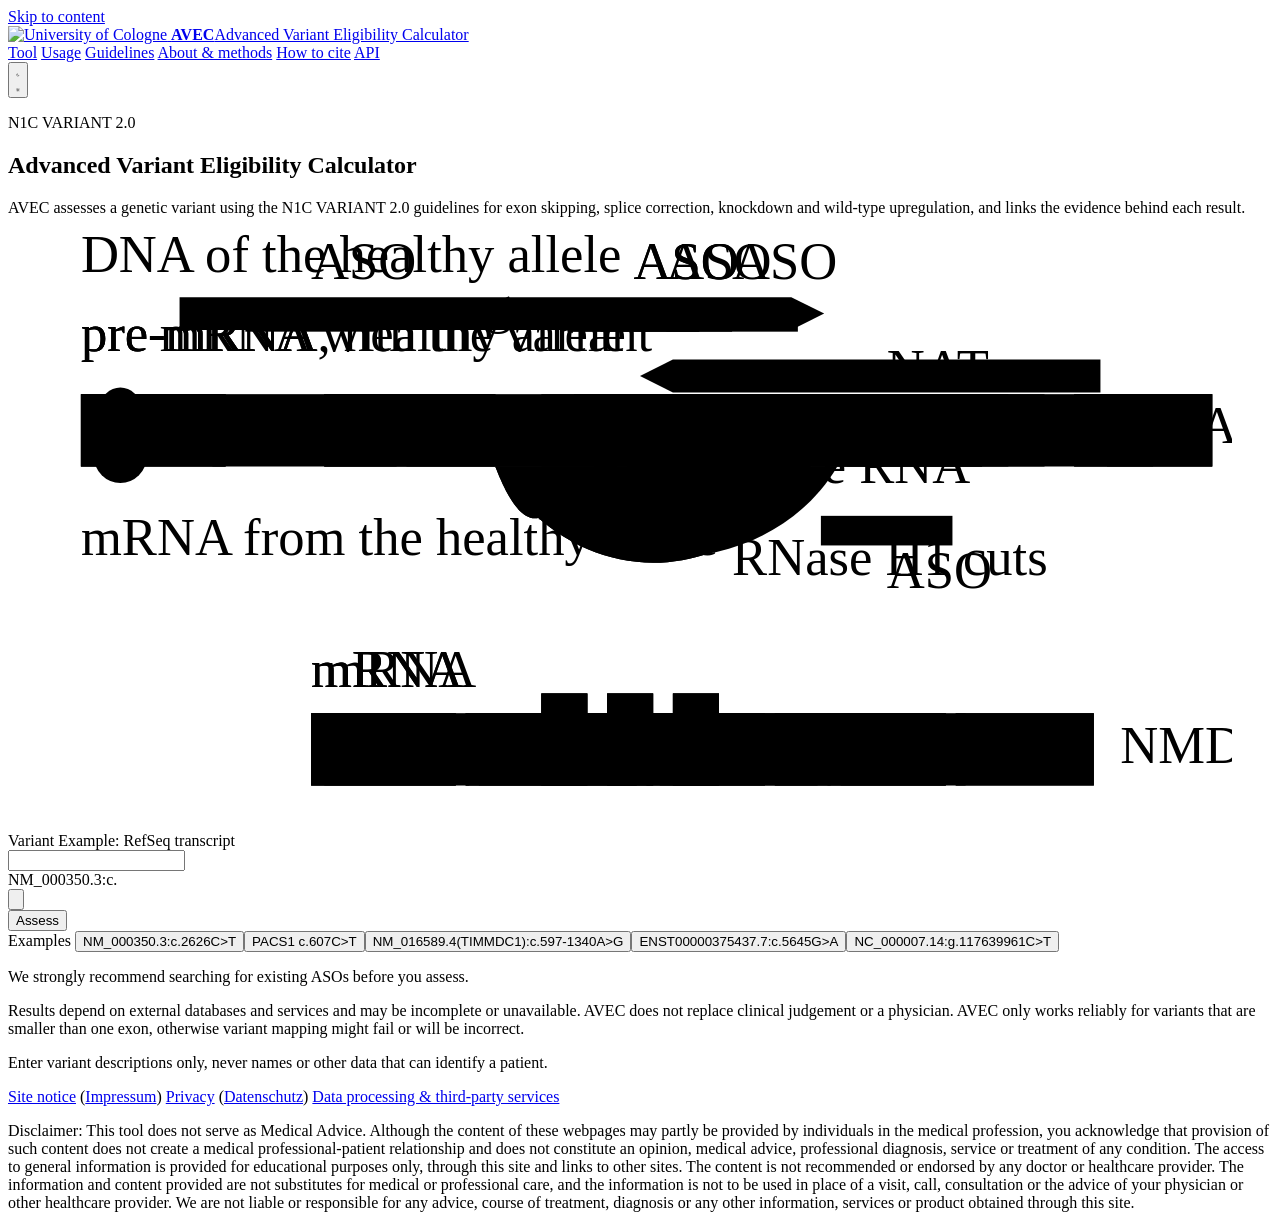
==== commit 09e0a034: "Add software version and data-source releases to reports Every assessment now carries a "provenance"" ====
--- a/docs/index.html
+++ b/docs/index.html
@@ -8,7 +8,7 @@
     <link rel="icon" href="/static/favicon.ico">
     <link rel="preload" href="/fonts/geist-latin-wght-normal.woff2" as="font" type="font/woff2" crossorigin>
     <link rel="preload" href="/fonts/atkinson-hyperlegible-mono-latin-wght-normal.woff2" as="font" type="font/woff2" crossorigin>
-    <link rel="stylesheet" href="/static/avec.css?v=12">
+    <link rel="stylesheet" href="/static/avec.css?v=13">
 </head>
 <body>
     <script src="/static/avec.js?v=8"></script>
@@ -189,7 +189,8 @@
 
             <div class="notice">
                 <p class="notice__lead">We strongly recommend searching for existing ASOs before you assess.</p>
-                <p>Results depend on external databases and services and may be incomplete or unavailable. AVEC does not replace clinical judgement or a physician.</p>
+                <p>Results depend on external databases and services and may be incomplete or unavailable. AVEC does not replace clinical judgement or a physician.
+                AVEC only works reliably for variants that are smaller than one exon, otherwise variant mapping might fail or will be incorrect.</p>
                 <p class="notice__small">Enter variant descriptions only, never names or other data that can identify a patient.</p>
             </div>
         </section>
@@ -547,7 +548,7 @@
 // Progress: what the server reports it is doing, as a log and an exon track
 // ======================================================================
 // Order of the backend's progress steps (see _progress calls in avec.py)
-const STEP_ORDER = ['request', 'vep', 'gene', 'literature', 'n1c', 'gene_strategies', 'splice', 'exons', 'n1c_exons', 'cds', 'clinvar', 'domains', 'trexome', 'exon_pairs', 'trexome_gene', 'alternate'];
+const STEP_ORDER = ['request', 'vep', 'gene', 'literature', 'n1c', 'gene_strategies', 'splice', 'exons', 'n1c_exons', 'cds', 'clinvar', 'domains', 'trexome', 'hawkeye', 'exon_pairs', 'trexome_gene', 'alternate'];
 const EXON_WIDTHS = [3, 6, 2, 4, 7, 3, 5, 2, 4, 6];
 
 const progress = (() => {
@@ -704,7 +705,8 @@
 window.userCommentary = '';
 window.userMoaInput = null;          // 'GoF' | 'LoF' | 'DN'
 window.userMoiOverride = null;
-window.userEsOverrides = {};         // Exon skipping
+window.userEsOverrides = {};         // Exon skipping, single exon
+window.userEsPairOverrides = {};     // Exon skipping, one set per exon pair (by the result's override_key)
 window.userKdOverrides = {};         // Knockdown
 window.userWtOverrides = {};         // WT upregulation
 window.userSsOverrides = {};         // Splice correction
@@ -719,6 +721,7 @@
     window.userMoiOverride = null;
     window.userCommentary = '';
     window.userEsOverrides = {};
+    window.userEsPairOverrides = {};
     window.userKdOverrides = {};
     window.userWtOverrides = {};
     window.userSsOverrides = {};
@@ -733,6 +736,7 @@
         sessionStorage.setItem('avec_moa', window.userMoaInput || '');
         sessionStorage.setItem('avec_commentary', window.userCommentary || '');
         sessionStorage.setItem('avec_es_overrides', JSON.stringify(window.userEsOverrides || {}));
+        sessionStorage.setItem('avec_es_pair_overrides', JSON.stringify(window.userEsPairOverrides || {}));
         sessionStorage.setItem('avec_kd_overrides', JSON.stringify(window.userKdOverrides || {}));
         sessionStorage.setItem('avec_wt_overrides', JSON.stringify(window.userWtOverrides || {}));
         sessionStorage.setItem('avec_moi_override', JSON.stringify(window.userMoiOverride));
@@ -753,6 +757,7 @@
         window.userMoaInput = sessionStorage.getItem('avec_moa') || null;
         window.userCommentary = sessionStorage.getItem('avec_commentary') || '';
         window.userEsOverrides = json('avec_es_overrides') || {};
+        window.userEsPairOverrides = json('avec_es_pair_overrides') || {};
         window.userKdOverrides = json('avec_kd_overrides') || {};
         window.userWtOverrides = json('avec_wt_overrides') || {};
         window.userMoiOverride = json('avec_moi_override');
@@ -887,6 +892,7 @@
         splice_user_input: window.userSpliceInput,
         exonic_pathogenic_user_input: window.userExonicPathogenic,
         exon_skipping_overrides: window.userEsOverrides,
+        exon_pair_overrides: window.userEsPairOverrides,
         knockdown_overrides: window.userKdOverrides,
         wt_upregulation_overrides: window.userWtOverrides,
         splice_switching_overrides: window.userSsOverrides,
@@ -1049,16 +1055,17 @@
             break;
         case 'commit-overrides': {
             const strategy = btn.dataset.strategy;
+            const pairKey = btn.dataset.overrideKey;
             const form = document.getElementById(`override-form-${btn.dataset.formId}`);
             if (!form) return;
-            // Keep the strategy's existing overrides (e.g. those committed on another exon-skipping
-            // option) and record only checks whose state now differs from the automatic result
-            const existing = {
+            // Each exon pair keeps its own overrides, so applying them here leaves the other exon-skipping
+            // options alone. Record only checks whose state now differs from the automatic result.
+            const existing = (pairKey ? window.userEsPairOverrides[pairKey] : {
                 Exon_Skipping: window.userEsOverrides,
                 Knockdown: window.userKdOverrides,
                 WT_Upregulation: window.userWtOverrides,
                 Splice_Switching: window.userSsOverrides
-            }[strategy] || {};
+            }[strategy]) || {};
             const overrides = { ...existing };
             form.querySelectorAll('li[data-check-name]').forEach(item => {
                 const checkName = item.dataset.checkName;
@@ -1066,7 +1073,8 @@
                 if (String(isPassed) === item.dataset.originalPassed) delete overrides[checkName];
                 else overrides[checkName] = isPassed;
             });
-            if (strategy === 'Exon_Skipping') window.userEsOverrides = overrides;
+            if (pairKey) window.userEsPairOverrides[pairKey] = overrides;
+            else if (strategy === 'Exon_Skipping') window.userEsOverrides = overrides;
             if (strategy === 'Knockdown') window.userKdOverrides = overrides;
             if (strategy === 'WT_Upregulation') window.userWtOverrides = overrides;
             if (strategy === 'Splice_Switching') window.userSsOverrides = overrides;
@@ -1088,6 +1096,11 @@
             downloadReport();
             confirmOnButton(btn, 'Report downloaded');
             break;
+        case 'download-asos': {
+            const saved = downloadHawkeyeAsos(Number(btn.dataset.resultIndex));
+            confirmOnButton(btn, saved ? 'ASOs downloaded' : 'No ASOs to download');
+            break;
+        }
         case 'copy-query':
             if (navigator.clipboard) {
                 navigator.clipboard.writeText(window.assessedQuery || '')
@@ -1643,12 +1656,12 @@
                             body += `<li class="${status.passed ? 'pass' : 'fail'}" style="--i:${i}" role="checkbox" tabindex="0" aria-checked="${!!status.passed}" data-check-name="${esc(check)}" data-original-passed="${status.original_passed}" data-shown-passed="${!!status.passed}"><span>${isChanged ? `<strong>${text}</strong>` : text}</span></li>`;
                         });
                         body += '</ul></div>';
-                        body += `<div id="override-controls-${uniqueId}" class="override-controls" hidden><button type="button" class="commit-overrides-btn" data-action="commit-overrides" data-strategy="${strategy}" data-form-id="${uniqueId}">Apply overrides and reassess</button><span class="override-count"></span></div>`;
+                        body += `<div id="override-controls-${uniqueId}" class="override-controls" hidden><button type="button" class="commit-overrides-btn" data-action="commit-overrides" data-strategy="${strategy}" data-form-id="${uniqueId}"${resItem.override_key ? ` data-override-key="${esc(resItem.override_key)}"` : ''}>Apply overrides and reassess</button><span class="override-count"></span></div>`;
                     }
 
                     if (resItem.pathogenic_variant_counts) {
                         body += resItem.clinvar_url
-                            ? `<h5><a href="${esc(resItem.clinvar_url)}" target="_blank" rel="noopener noreferrer">Evidence from databases (ClinVar)</a></h5>`
+                            ? `<h5><a href="${esc(resItem.clinvar_url)}" target="_blank" rel="noopener noreferrer">Evidence from databases</a></h5>`
                             : '<h5>Evidence from databases</h5>';
 
                         let domainHTML = esc(resItem.domain_count || 'N/A');
@@ -1695,8 +1708,36 @@
                             }).join(', ');
                             return `<div class="variant-links">${items}</div>`;
                         };
+                        // HAWK-EYE's own dispensability verdict for this exon, with the Y/N
+                        // criteria behind it (its `explanation`, a semicolon-separated list).
+                        let hawkeyeEvidenceHTML = '';
+                        if (strategy === 'Exon_Skipping' && resItem.hawkeye) {
+                            const hk = resItem.hawkeye;
+                            let hkValue;
+                            if (hk.unavailable) {
+                                hkValue = 'HAWK-EYE could not be reached';
+                            } else if (!hk.found) {
+                                hkValue = 'Not listed for this exon';
+                            } else {
+                                const where = [
+                                    hk.exon == null ? '' : `exon ${hk.exon}${hk.exon_count ? ' / ' + hk.exon_count : ''}`,
+                                    hk.transcript_id || '',
+                                ].filter(Boolean).join(', ');
+                                hkValue = esc(hk.assessment || 'Not stated');
+                                if (where) hkValue += ` <span class="note">(${esc(where)})</span>`;
+                                if (!hk.exon_number_matches) {
+                                    hkValue += '<div class="note">Matched by genomic coordinates: HAWK-EYE numbers exons along the MANE Select transcript, which gives this exon a different number.</div>';
+                                }
+                                const criteria = String(hk.explanation || '').split(';').map(s => s.trim()).filter(Boolean);
+                                if (criteria.length > 0) {
+                                    hkValue += `<ul class="domain-list">${criteria.map(c => `<li>${esc(c)}</li>`).join('')}</ul>`;
+                                }
+                            }
+                            hawkeyeEvidenceHTML = `<li><strong>Exon dispensability (HAWK-EYE):</strong> ${hkValue}</li>`;
+                        }
                         const counts = resItem.pathogenic_variant_counts;
                         body += `<ul>
+                            ${hawkeyeEvidenceHTML}
                             <li><strong>Fraction of protein:</strong> ${esc(resItem.frac_cds || 'N/A')}</li>
                             <li><strong>Overlapping protein domains:</strong> ${domainHTML}</li>
                             <li><strong>Tandem repeat domains (TReXome DB):</strong> ${trexomeGeneHTML}${trexomeHTML}</li>
@@ -1711,7 +1752,39 @@
                         </ul>`;
                     }
 
+                    // HAWK-EYE: a link to its assessment of this gene, and the ASO candidates it
+                    // designed for this exon as a CSV download. Only the single-exon result
+                    // carries a `hawkeye` record, so exon pairs get neither.
+                    if (strategy === 'Exon_Skipping' && resItem.hawkeye && resItem.hawkeye.url) {
+                        const hk = resItem.hawkeye;
+                        const hasAsos = Array.isArray(hk.asos) && hk.asos.length > 0;
+                        let actions = `<a class="btn btn--quiet" href="${esc(hk.url)}" target="_blank" rel="noopener noreferrer">View on HAWK-EYE</a>`;
+                        if (hasAsos) {
+                            actions += `<button type="button" class="btn btn--primary" data-action="download-asos" data-result-index="${idx}">Download ASOs (CSV, ${esc(hk.aso_count)})</button>`;
+                        }
+                        let asoNote = '';
+                        if (hk.asos_unavailable) asoNote = 'HAWK-EYE could not be reached for its ASO candidates.';
+                        else if (hk.unavailable) asoNote = 'HAWK-EYE could not be reached.';
+                        else if (hk.found && !hasAsos) asoNote = 'HAWK-EYE designed no ASO candidates for this exon.';
+                        else if (hasAsos && hk.asos_truncated) asoNote = `The download holds the first ${hk.asos.length} of ${hk.aso_count} candidates.`;
+                        body += `<div class="report-actions">${actions}${asoNote ? `<span class="note">${esc(asoNote)}</span>` : ''}</div>`;
+                    }
+
                     if (strategy === 'Knockdown') {
+                        // HAWK-EYE's allele-specific knockdown targets for this gene: how many
+                        // heterozygous SNPs can be targeted, and how many ASOs it holds for them.
+                        const hkKd = resItem.hawkeye_knockdown;
+                        if (hkKd && hkKd.url) {
+                            if (hkKd.found) {
+                                const plural = (n, word) => `${n} ${word}${n === 1 ? '' : 's'}`;
+                                const counts = `${plural(hkKd.snp_count, 'targetable SNP')} · ${plural(hkKd.aso_count, 'ASO sequence')}`;
+                                body += `<div class="report-actions"><a class="btn btn--quiet" href="${esc(hkKd.url)}" target="_blank" rel="noopener noreferrer">View knockdown on HAWK-EYE</a><span class="note">${esc(counts)}</span></div>`;
+                            } else {
+                                body += `<p class="note">${esc(hkKd.unavailable
+                                    ? 'HAWK-EYE could not be reached for its knockdown targets.'
+                                    : 'HAWK-EYE lists no allele-specific knockdown targets for this gene.')}</p>`;
+                            }
+                        }
                         const gene = (data.summary && data.summary.gene) ? data.summary.gene : '';
                         const origQ = window.assessedQuery || '';
                         const cdnaMatch = origQ.match(/c\.[^\s\)\]]+/i);
@@ -1743,6 +1816,13 @@
         </section>`;
     }
 
+    // ---------- Software and data versions ----------
+    // Kept out of the report's assessment blocks (report: false); downloadReport adds its own copy
+    const provenanceBody = provenanceHTML(data.provenance);
+    const provenanceAccordion = provenanceBody ? accordion({
+        id: 'provenance', title: 'Software and data versions', report: false, body: provenanceBody,
+    }) : '';
+
     // ---------- Commentary & report ----------
     const reportHTML = accordion({
         id: 'report', title: 'Commentary and report', report: false,
@@ -1761,7 +1841,7 @@
     resultsDiv.innerHTML = `<h2 class="results-title">Results</h2>
         <p class="results-query"><span>${esc(window.assessedQuery || '')}</span>
             <button type="button" class="copy-btn" data-action="copy-query">${COPY_ICON}<span>Copy</span></button></p>
-        ${overviewHTML}${summaryHTML}${igvHTML}${literatureHTML}${assessmentsHTML}${reportHTML}`;
+        ${overviewHTML}${summaryHTML}${igvHTML}${literatureHTML}${assessmentsHTML}${provenanceAccordion}${reportHTML}`;
 
     // Restore commentary from session/global state and keep it current
     const commentaryTextarea = document.getElementById('user-commentary');
@@ -1815,12 +1895,131 @@
 }
 
 // ======================================================================
+// Software and data versions (the result's "provenance" block)
+// ======================================================================
+const PROVENANCE_STATUS = {
+    'used': 'Used', 'unavailable': 'Unavailable', 'not queried': 'Not needed',
+    'as needed': 'As needed', 'link': 'Link only',
+};
+
+// '2026-11-08T14:05:09+01:00' -> '2026-11-08 14:05:09 UTC+01:00'
+function provenanceTime(iso) {
+    const m = /^(\d{4}-\d{2}-\d{2})T(\d{2}:\d{2}:\d{2})(Z|[+-]\d{2}:\d{2})?$/.exec(String(iso || ''));
+    if (!m) return String(iso || '');
+    return `${m[1]} ${m[2]}${m[3] ? ` UTC${m[3] === 'Z' ? '' : m[3]}` : ''}`;
+}
+
+// The same as HTML, each part kept whole so a narrow column breaks only between them
+function provenanceTimeHTML(iso) {
+    return provenanceTime(iso).split(' ').map(part => `<span class="prov-nowrap">${esc(part)}</span>`).join(' ');
+}
+
+// 'AVEC 1.0.0 (2026-11-08)'
+function provenanceSoftware(prov) {
+    const sw = (prov && prov.software) || {};
+    return `${sw.name || 'AVEC'} ${sw.version || ''}${sw.release_date ? ` (${sw.release_date})` : ''}`.replace(/\s+/g, ' ').trim();
+}
+
+// The software facts and one table row per data source; empty when the backend sent no provenance
+function provenanceHTML(prov) {
+    if (!prov || !Array.isArray(prov.sources)) return '';
+    const sw = prov.software || {};
+    const settings = sw.settings || {};
+    const muted = text => `<span class="prov-muted">${esc(text)}</span>`;
+    const sub = html => html ? `<span class="prov-sub">${html}</span>` : '';
+
+    const rows = prov.sources.map(s => {
+        const name = s.url ? `<a href="${esc(s.url)}" target="_blank" rel="noopener noreferrer">${esc(s.name)}</a>` : esc(s.name);
+        const fileFacts = [
+            s.file ? `<code>${esc(s.file)}</code>` : '',
+            s.sha256 ? `SHA-256 <code>${esc(s.sha256)}</code>` : '',
+            s.rows != null ? `${esc(Number(s.rows).toLocaleString('en'))} rows` : '',
+        ].filter(Boolean).join(' · ');
+        const version = (s.version ? esc(s.version)
+            : s.status === 'link' ? muted('–')
+            : muted(s.publishes_version ? 'Unknown (lookup failed)' : 'None published')) + sub(fileFacts);
+        // Live sources are read during the assessment (its time is in the facts above); only
+        // the N1C snapshot, fetched earlier, gets a time of its own
+        const when = s.kind === 'bundled' ? 'Bundled with AVEC'
+            : s.loaded_at ? `Fetched ${provenanceTimeHTML(s.loaded_at)}`
+            : s.accessed_at && s.accessed_at === prov.assessed_at ? 'During this assessment'
+            : s.accessed_at ? provenanceTimeHTML(s.accessed_at)
+            : muted('–');
+        const statusKey = String(s.status || '').replace(/\s+/g, '-');
+        const status = `<span class="prov-status prov-status--${esc(statusKey)}">${esc(PROVENANCE_STATUS[s.status] || s.status || '')}</span>` + sub(esc(s.note || ''));
+        return `<tr><th scope="row">${name}${sub(esc(s.provides || ''))}</th><td data-label="Version / release">${version}</td><td data-label="Accessed">${when}</td><td data-label="Status">${status}</td></tr>`;
+    }).join('');
+
+    const facts = [
+        ['Software', provenanceSoftware(prov)],
+        ['Guidelines', sw.guidelines],
+        ['Genome assembly', sw.genome_assembly],
+        ['Assessed', provenanceTime(prov.assessed_at)],
+    ].filter(([, value]) => value).map(([label, value]) => `<li><strong>${esc(label)}</strong> ${esc(value)}</li>`).join('');
+
+    const settingsNote = [
+        settings.min_clinvar_review_stars != null ? `ClinVar variants in the exon count from ${settings.min_clinvar_review_stars} review stars upward.` : '',
+        settings.splice_flank_bp != null ? `Exon variant windows include ${settings.splice_flank_bp} intronic bases on each side (canonical splice sites).` : '',
+        prov.cache_note || '',
+    ].filter(Boolean).join(' ');
+
+    return `<ul class="prov-facts">${facts}</ul>
+        <div class="prov-scroll"><table class="prov-table">
+            <thead><tr><th scope="col">Source</th><th scope="col">Version / release</th><th scope="col">Accessed</th><th scope="col">Status</th></tr></thead>
+            <tbody>${rows}</tbody>
+        </table></div>
+        ${settingsNote ? `<p class="note">${esc(settingsNote)}</p>` : ''}`;
+}
+
+// ======================================================================
 // Downloadable HTML report
 // ======================================================================
+// Saves HAWK-EYE's ASO candidates for one exon as a CSV, in the same two-block layout HAWK-EYE's
+// own export uses: a header and one row of exon metadata, a blank line, then a header and one row
+// per candidate. Returns false when there is nothing to save, so the caller can say so.
+function downloadHawkeyeAsos(index) {
+    const results = ((window.lastAssessData || {}).assessments || {}).Exon_Skipping;
+    const resItem = Array.isArray(results) ? results[index] : results;
+    const hk = resItem && resItem.hawkeye;
+    if (!hk || !Array.isArray(hk.asos) || hk.asos.length === 0) return false;
+
+    // Everything is quoted, as in HAWK-EYE's export; embedded quotes double per RFC 4180.
+    const cell = v => `"${String(v == null ? '' : v).replace(/"/g, '""')}"`;
+    const metaCols = ['transcript_id', 'gene', 'chromosome', 'exon', 'exon_start', 'exon_end',
+                      'exon_length', 'cds_contribution', 'assessment', 'aso_candidates'];
+    const asoCols = ['aso_sequence', 'idt_format_aso', 'acute_neurotoxicity_score'];
+    const meta = { ...hk, aso_candidates: hk.aso_count };
+    const lines = [
+        metaCols.join(','),
+        metaCols.map(c => cell(meta[c])).join(','),
+        '',
+        asoCols.join(','),
+        ...hk.asos.map(aso => asoCols.map(c => cell(aso[c])).join(',')),
+    ];
+
+    const pad = n => String(n).padStart(2, '0');
+    const now = new Date();
+    const localStamp = `${now.getFullYear()}${pad(now.getMonth() + 1)}${pad(now.getDate())}-${pad(now.getHours())}${pad(now.getMinutes())}${pad(now.getSeconds())}`;
+    const gene = String(hk.gene || (window.lastAssessData.summary || {}).gene || 'gene').replace(/[^A-Za-z0-9]/g, '');
+    const exon = hk.exon == null ? '' : hk.exon;
+
+    // CRLF and a trailing newline so Excel reads the two blocks as written
+    const blob = new Blob([lines.join('\r\n') + '\r\n'], { type: 'text/csv;charset=utf-8' });
+    const a = document.createElement('a');
+    a.href = URL.createObjectURL(blob);
+    a.download = `${gene}_exon${exon}_ASO_${hk.retrieved_at_stamp || localStamp}.csv`;
+    document.body.appendChild(a);
+    a.click();
+    document.body.removeChild(a);
+    URL.revokeObjectURL(a.href);
+    return true;
+}
+
 function downloadReport() {
     const query = window.assessedQuery || queryInput.value;
     const commentary = document.getElementById('user-commentary').value;
     const timestamp = new Date().toLocaleString();
+    const prov = (window.lastAssessData || {}).provenance;
 
     let reportHTML = `<!doctype html>
 <html lang="en">
@@ -1856,13 +2055,27 @@
         /* Warnings */
         .warning { color: #c4423b; font-weight: bold; }
         .note { font-style: italic; color: #555; font-size: 0.9em; }
+        /* Software and data sources */
+        .prov-facts { list-style: none; padding: 0; margin: 0 0 1em; }
+        .prov-facts li { margin-bottom: 0.3em; }
+        .prov-facts li > strong:first-child::after { content: ':'; }
+        .prov-table { width: 100%; border-collapse: collapse; font-size: 0.9em; line-height: 1.4; }
+        .prov-table th, .prov-table td { text-align: left; vertical-align: top; padding: 0.45em 0.6em 0.45em 0; border-bottom: 1px solid #c2c2c2; }
+        .prov-table thead th { border-bottom: 2px solid #000; font-size: 0.85em; text-transform: uppercase; }
+        .prov-table tbody th { font-weight: 600; }
+        .prov-sub { display: block; font-weight: normal; color: #555; font-size: 0.9em; }
+        .prov-muted { color: #777; }
+        .prov-status { font-weight: 600; }
+        .prov-status--unavailable { color: #c4423b; }
+        .prov-scroll { overflow-x: auto; }
+        .prov-nowrap { white-space: nowrap; }
     </style>
 </head>
 <body>
     <h1>AVEC Assessment Report</h1>
     <p><strong>Query:</strong> ${esc(query)}</p>
     <p><strong>Report Generated:</strong> ${esc(timestamp)}</p>
-`;
+${prov ? `    <p><strong>Software:</strong> ${esc(provenanceSoftware(prov))}${prov.software && prov.software.guidelines ? ` · ${esc(prov.software.guidelines)}` : ''}</p>\n` : ''}`;
 
     if (commentary) {
         reportHTML += `<div class="summary-block commentary"><h2>User Commentary</h2><pre>${esc(commentary)}</pre></div>`;
@@ -1909,6 +2122,12 @@
         reportHTML += `<div class="assessment-block"><h3>${esc(headerText)}</h3>${clone.innerHTML}</div>`;
     });
 
+    // Software version and the release of every data source behind this result
+    const provenanceSection = provenanceHTML(prov);
+    if (provenanceSection) {
+        reportHTML += `<h2>Software and Data Sources</h2><div class="assessment-block">${provenanceSection}</div>`;
+    }
+
     reportHTML += `<p class="disclaimer">This tool is for informational purposes only and is not for clinical use. Results require manual verification.</p></body></html>`;
 
     const blob = new Blob([reportHTML], { type: 'text/html' });
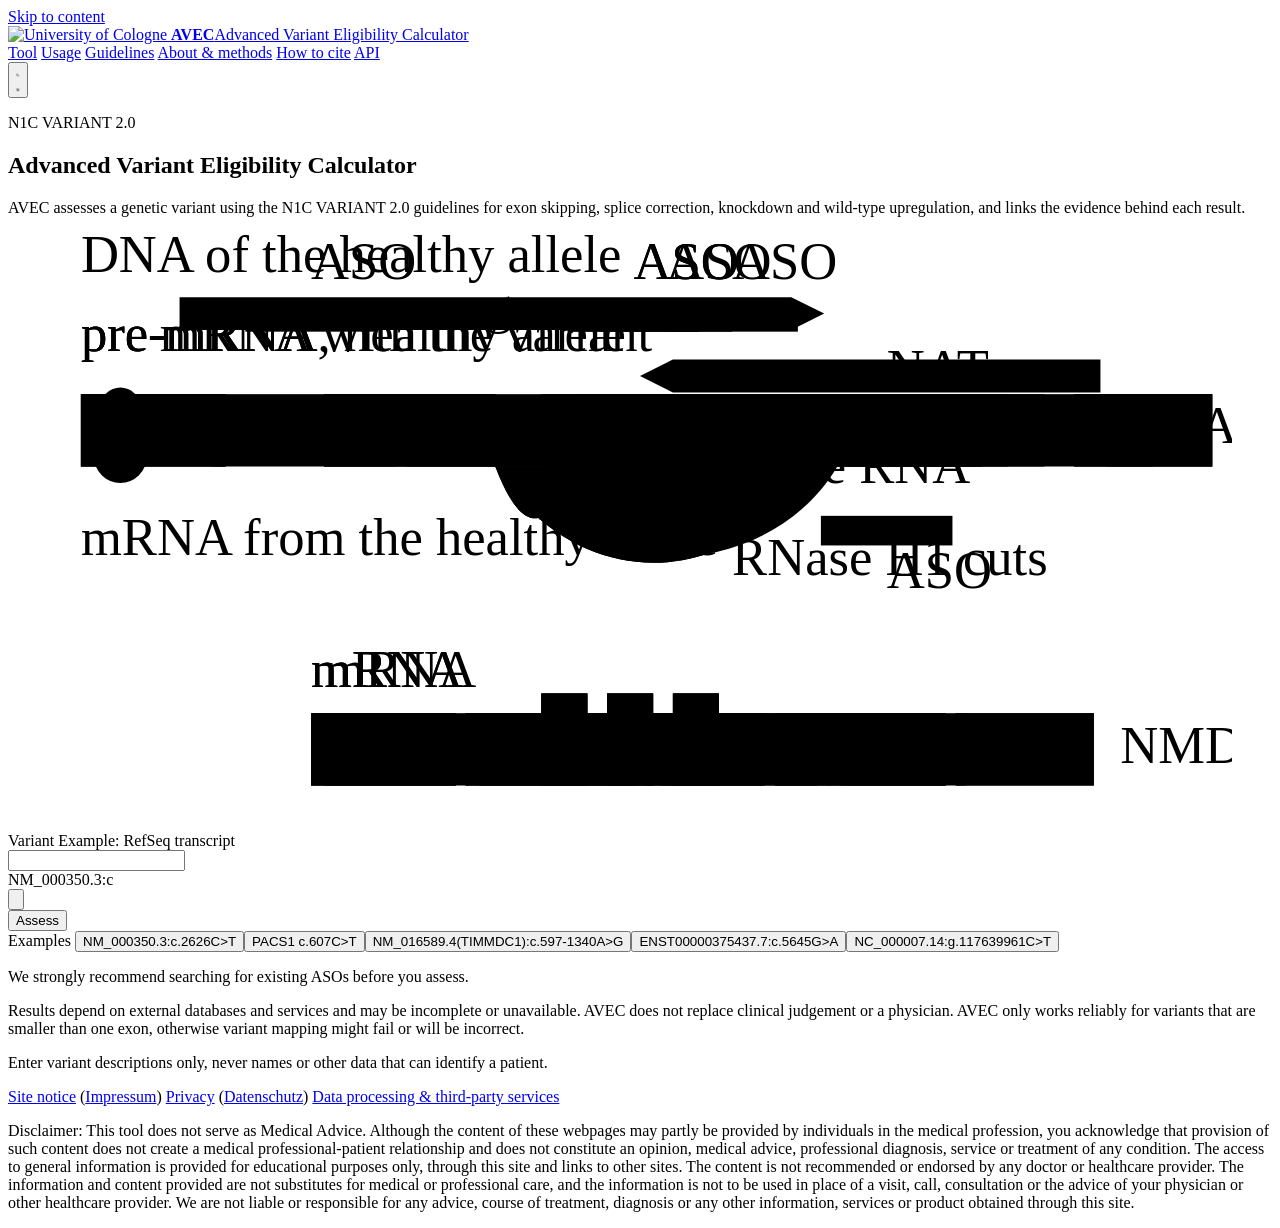
==== commit a9c874e4: "Add an 'Unknown' answer to the splice validation prompt When a variant is in neither SpliceVarDB nor" ====
--- a/docs/index.html
+++ b/docs/index.html
@@ -700,7 +700,8 @@
 // State, persisted in session storage so a reload restores the page
 // ======================================================================
 window.assessedQuery = '';
-window.userSpliceInput = null;       // 'yes' | 'no' | null
+window.userSpliceInput = null;       // 'yes' | 'no' | 'unknown' | null
+const SPLICE_ANSWER_LABELS = { yes: 'Yes', no: 'No', unknown: 'Unknown' };
 window.userExonicPathogenic = null;  // 'yes' | 'no' | null
 window.userCommentary = '';
 window.userMoaInput = null;          // 'GoF' | 'LoF' | 'DN'
@@ -914,7 +915,7 @@
     }
     // Tell the user the splice result reflects their answer
     if (window.userSpliceInput && data.assessments && data.assessments.Splice_Switching && !Array.isArray(data.assessments.Splice_Switching)) {
-        const prefix = `<strong>Re-assessed based on user-provided '${window.userSpliceInput === 'yes' ? 'Yes' : 'No'}'.</strong>`;
+        const prefix = `<strong>Re-assessed based on user-provided '${SPLICE_ANSWER_LABELS[window.userSpliceInput] || esc(window.userSpliceInput)}'.</strong>`;
         data.assessments.Splice_Switching.reason = `${prefix} ${data.assessments.Splice_Switching.reason || ''}`;
     }
     appendUserNotes(data);
@@ -1039,7 +1040,7 @@
     switch (btn.dataset.action) {
         case 'splice':
             window.userSpliceInput = value;
-            reassess(`Reassessing with your splice answer (${value === 'yes' ? 'Yes' : 'No'}).`, btn);
+            reassess(`Reassessing with your splice answer (${SPLICE_ANSWER_LABELS[value] || value}).`, btn);
             break;
         case 'exonic':
             window.userExonicPathogenic = value;
@@ -1339,6 +1340,7 @@
 const ANSWER_ICONS = {
     yes: '<svg viewBox="0 0 16 16"><path d="M3.5 8.5l3 3 6-7" fill="none" stroke="currentColor" stroke-width="2" stroke-linecap="round" stroke-linejoin="round"/></svg>',
     no: '<svg viewBox="0 0 16 16"><path d="M4.5 4.5l7 7M11.5 4.5l-7 7" fill="none" stroke="currentColor" stroke-width="2" stroke-linecap="round"/></svg>',
+    unknown: '<svg viewBox="0 0 16 16"><path d="M5.5 6a2.5 2.5 0 1 1 3.5 2.3c-.6.3-1 .8-1 1.5v.7" fill="none" stroke="currentColor" stroke-width="2" stroke-linecap="round" stroke-linejoin="round"/><circle cx="8" cy="13.2" r="1.15" fill="currentColor"/></svg>',
 };
 function answerButtons(action, answers) {
     return `<div class="splice-prompt-buttons answer-buttons">${answers.map(a =>
@@ -1597,7 +1599,8 @@
                         <p class="prompt-question">Is there a known splice-altering effect validated with qPCR or transcriptomics?</p>
                         ${answerButtons('splice', [
                             { value: 'yes', kind: 'yes', label: 'Yes, validated', hint: 'qPCR or RNA-seq shows mis-splicing' },
-                            { value: 'no', kind: 'no', label: 'No', hint: 'No validated splice-altering effect is known' },
+                            { value: 'no', kind: 'no', label: 'No splicing effect', hint: 'qPCR or RNA-seq shows no splicing effect' },
+                            { value: 'unknown', kind: 'unknown', label: 'Unknown', hint: 'No splicing data are available' },
                         ])}`,
                 });
                 overview.push({ target: `toggle-${strategy}`, name, status: 'Your input needed', tone: 'input' });
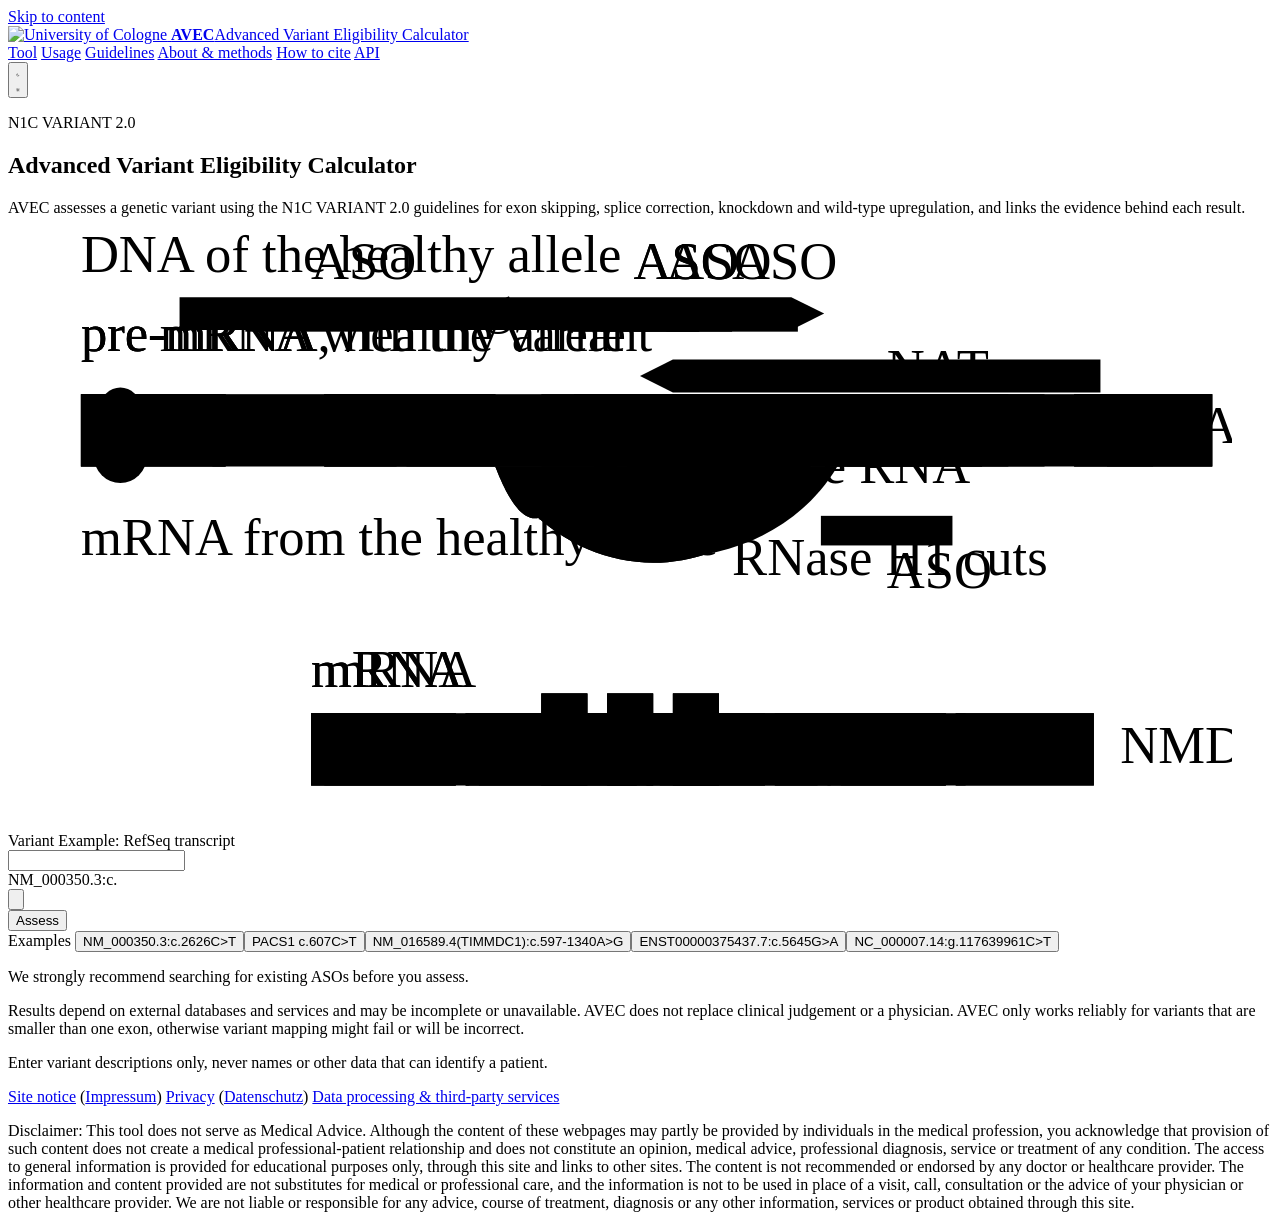
==== commit 658bba5c: "Search knockdown literature by gene The Knockdown PubMed search now looks for ASO/AON knockdown stud" ====
--- a/docs/index.html
+++ b/docs/index.html
@@ -1269,9 +1269,10 @@
 const SKELETON = label => `<div class="skeleton" role="status"><span class="visually-hidden">${esc(label)}</span>` +
     [92, 56, 86, 44, 90, 62].map(w => `<span class="skeleton-line" style="width:${w}%"></span>`).join('') + '</div>';
 
+// An empty queryLabel leaves the query line out, for callers that show the query themselves
 function pubmedBody(query, resultsId, queryLabel = 'Query') {
     const pmUrl = 'https://pubmed.ncbi.nlm.nih.gov/?term=' + encodeURIComponent(query);
-    return `<p class="pubmed-query"><strong>${esc(queryLabel)}:</strong> <code>${esc(query)}</code></p>
+    return `${queryLabel ? `<p class="pubmed-query"><strong>${esc(queryLabel)}:</strong> <code>${esc(query)}</code></p>` : ''}
             <div id="${resultsId}" class="pubmed-context" data-query="${esc(query)}">${SKELETON('Loading PubMed results…')}</div>
             <p class="pubmed-footer"><a href="${pmUrl}" target="_blank" rel="noopener noreferrer">Open all results on PubMed</a></p>
             <p class="note">Searched with NCBI E-utilities.</p>`;
@@ -1788,21 +1789,15 @@
                                     : 'HAWK-EYE lists no allele-specific knockdown targets for this gene.')}</p>`;
                             }
                         }
+                        // Knockdown literature for the gene (not the variant): the query is shown in the
+                        // block itself, the result list in the collapsed sub-row below it
                         const gene = (data.summary && data.summary.gene) ? data.summary.gene : '';
-                        const origQ = window.assessedQuery || '';
-                        const cdnaMatch = origQ.match(/c\.[^\s\)\]]+/i);
-                        const cdna = cdnaMatch ? cdnaMatch[0] : '';
-                        const refseqMatch = origQ.match(/(NM_[0-9]+\.?[0-9]*)/i);
-                        const refseq = refseqMatch ? refseqMatch[1] : '';
-                        const parts = [];
-                        if (gene && cdna) parts.push(`(${gene} AND ${cdna})`);
-                        if (refseq) parts.push(refseq);
-                        const prefix = parts.length ? `(${parts.join(' OR ')})` : '';
-                        const terms = '((antisense OR ASO) AND (knockdown OR "gene silencing" OR "allele specific" OR "allele-specific"))';
-                        const kdQuery = prefix ? `${prefix} AND ${terms}` : terms;
+                        const terms = '((ASO OR AON OR "Antisense oligonucleotide") AND (knockdown OR "gene silencing" OR "allele specific" OR "allele-specific"))';
+                        const kdQuery = gene ? `(${gene}) AND ${terms}` : terms;
+                        body += `<p class="pubmed-query"><strong>PubMed query:</strong> <code>${esc(kdQuery)}</code></p>`;
                         body += accordion({
                             id: `${strategy}-pubmed`, title: 'Knockdown literature (PubMed)', level: 'h5', report: false, extraClass: 'pubmed-accordion',
-                            body: pubmedBody(kdQuery, `pubmed-${strategy}-results`, 'Related PubMed search'),
+                            body: pubmedBody(kdQuery, `pubmed-${strategy}-results`, ''),
                         });
                     }
 
